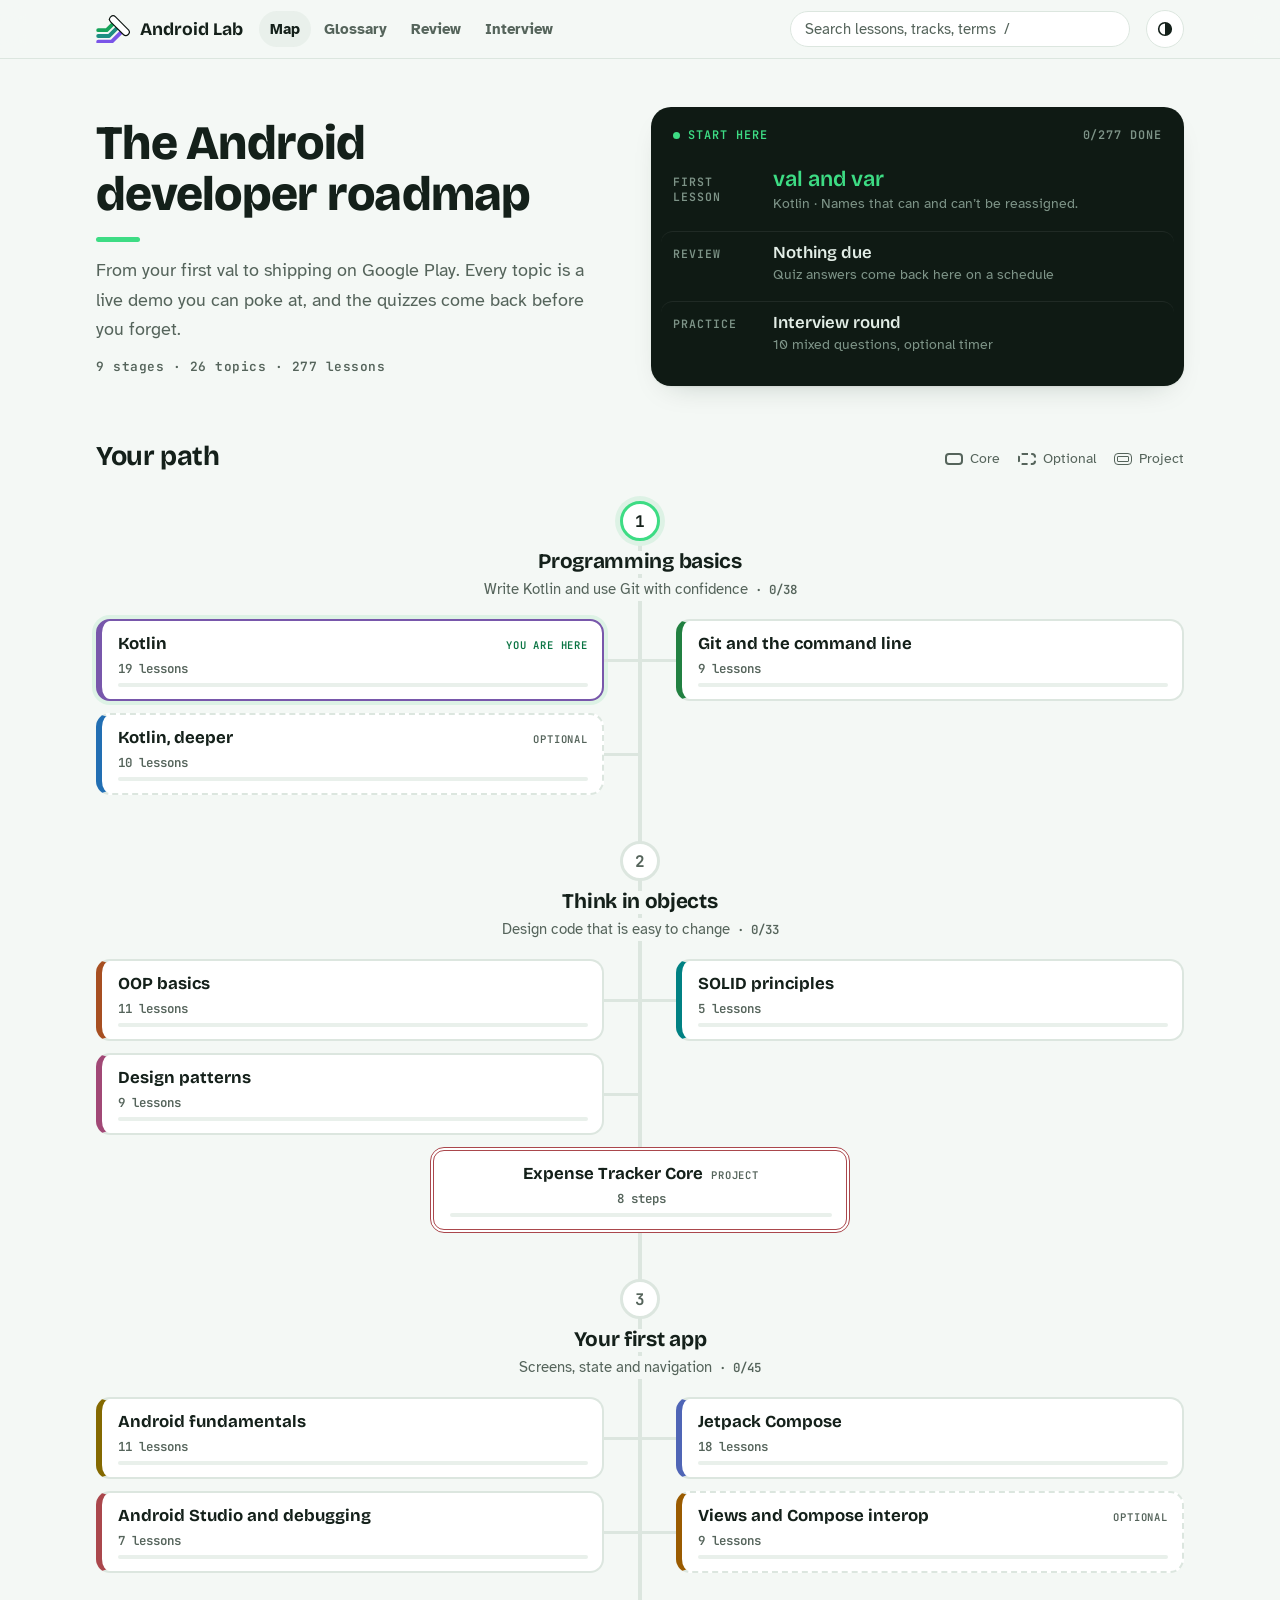
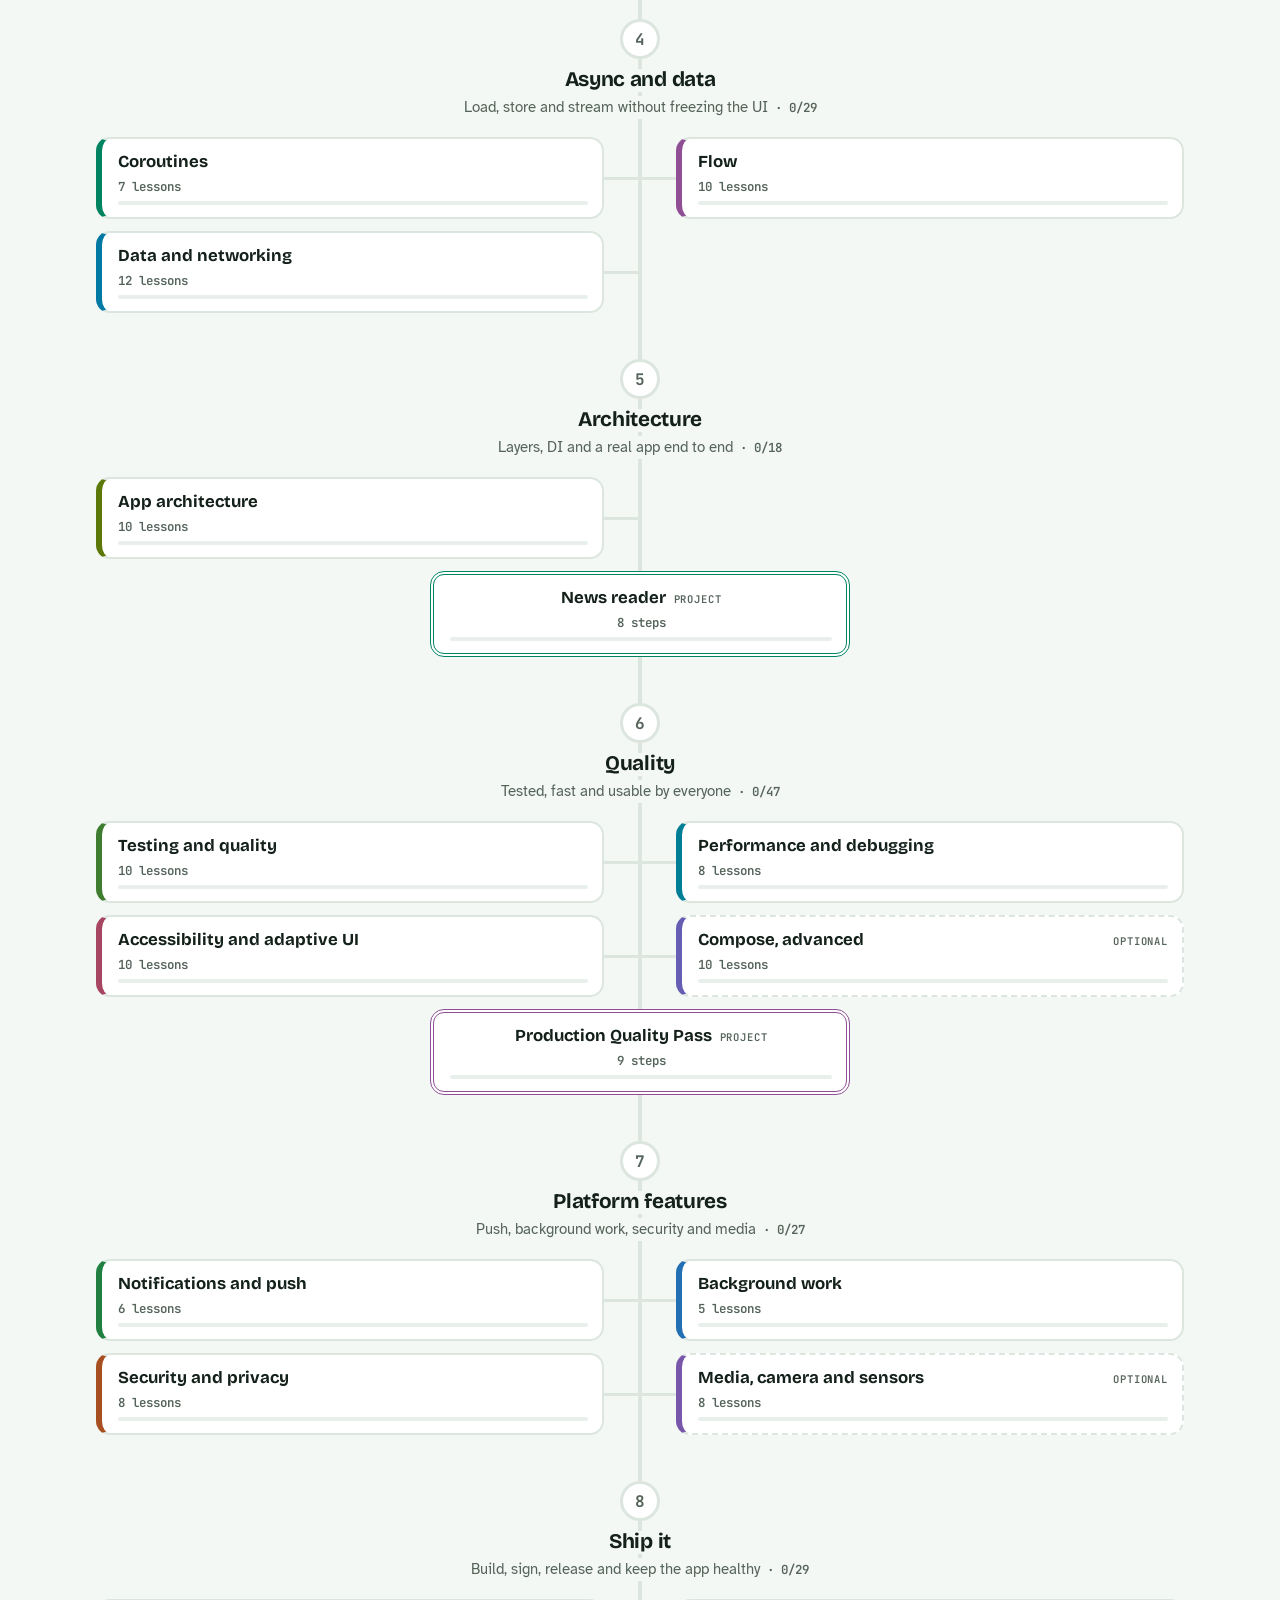
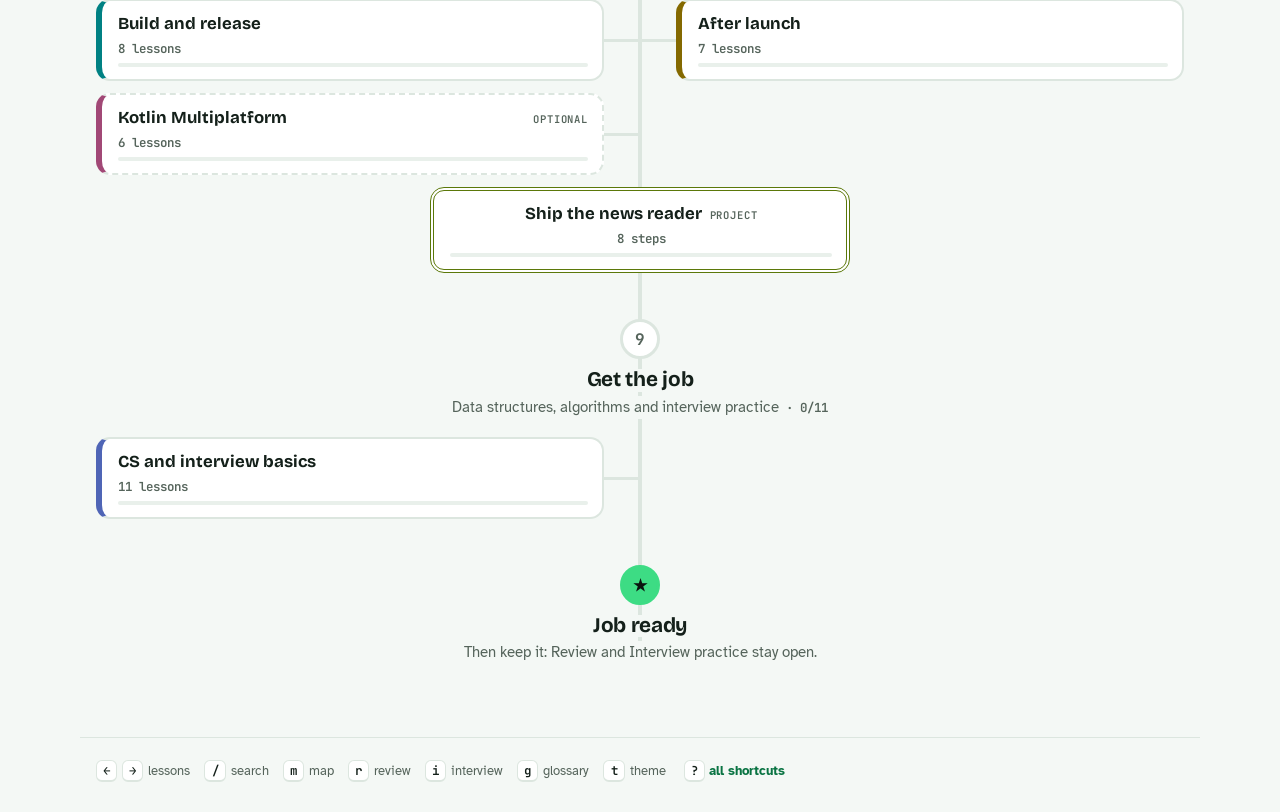
==== index.html @ ee2798b9 "Roadmap content: new tracks, promoted lessons, official docs" ====
<!doctype html>
<html lang="en">
<head>
<meta charset="utf-8">
<meta name="viewport" content="width=device-width, initial-scale=1, viewport-fit=cover">
<title>Android Lab</title>
<meta name="description" content="Learn Kotlin and Android one live demo at a time: interactive tracks, capstone projects, timed interview practice and spaced review. Free, no sign-up.">
<meta name="claude:viewport-fit-sides" content="cover">
<meta name="theme-color" content="#F4F8F5" media="(prefers-color-scheme: light)">
<meta name="theme-color" content="#0B130F" media="(prefers-color-scheme: dark)">
<link rel="icon" href="favicon.svg" type="image/svg+xml">
<link rel="apple-touch-icon" href="icon-192.png">
<link rel="manifest" href="manifest.webmanifest">
<meta property="og:type" content="website">
<meta property="og:site_name" content="Android Lab">
<meta property="og:title" content="Android Lab: learn Kotlin and Android by playing with it">
<meta property="og:description" content="Interactive lessons with live demos, capstone projects, timed interview practice and spaced review.">
<meta property="og:url" content="https://android-lab.abedalrahmanalbakkar.workers.dev/">
<meta property="og:image" content="https://android-lab.abedalrahmanalbakkar.workers.dev/og.png">
<meta property="og:image:width" content="1200">
<meta property="og:image:height" content="630">
<meta property="og:image:alt" content="Android Lab: a subway map of Kotlin and Android tracks">
<meta name="twitter:card" content="summary_large_image">
<meta name="twitter:title" content="Android Lab: learn Kotlin and Android by playing with it">
<meta name="twitter:description" content="Interactive lessons with live demos, capstone projects, timed interview practice and spaced review.">
<meta name="twitter:image" content="https://android-lab.abedalrahmanalbakkar.workers.dev/og.png">
<script>try { var m = localStorage.getItem('android-lab:theme'); if (m === 'light' || m === 'dark') document.documentElement.dataset.theme = m; } catch (e) {}</script>
<link rel="preconnect" href="https://fonts.googleapis.com">
<link rel="preconnect" href="https://fonts.gstatic.com" crossorigin>
<link rel="stylesheet" href="https://fonts.googleapis.com/css2?family=Atkinson+Hyperlegible:ital,wght@0,400;0,700;1,400&family=Bricolage+Grotesque:opsz,wght@12..96,500;12..96,700;12..96,800&family=JetBrains+Mono:wght@400;500;600&display=swap">
<link rel="stylesheet" href="style.css">
</head>
<body>
<header class="top">
  <div class="top-in">
    <a class="brand" href="#home" aria-label="Android Lab, the map"><svg class="brand-mark" viewBox="70 98 372 304" aria-hidden="true"><g transform="translate(256 256) scale(0.88) translate(-280 -280)" fill="none" stroke-linecap="round" stroke-linejoin="round" stroke-width="48"><path class="l1" d="M96 288H202L309 181"/><path class="l2" d="M96 360H232L360 232"/><path class="l3" d="M96 432H262L411 283"/><path class="lc" d="M281 153L439 311" stroke-width="100"/><path class="ls" d="M281 153L439 311" stroke-width="72"/></g></svg> <span class="brand-text">Android Lab</span></a>
    <nav aria-label="Main">
      <a href="#home">Map</a>
      <a href="#glossary">Glossary</a>
      <a href="#review">Review <span id="due-badge" class="badge" hidden></span></a>
      <a href="#interview">Interview</a>
    </nav>
    <div class="search">
      <input id="search" type="search" placeholder="Search lessons, tracks, terms  /" aria-label="Search lessons, tracks and terms" role="combobox" aria-controls="search-results" aria-expanded="false" autocomplete="off" spellcheck="false">
      <div id="search-results" class="search-results" role="listbox" hidden></div>
    </div>
    <button id="theme-btn" class="theme-btn" type="button" aria-label="Theme: System. Switch to Light"></button>
  </div>
  <div id="readbar" class="readbar" hidden><span></span></div>
</header>
<main id="app"></main>
<footer class="foot">
  <p><span><kbd>←</kbd><kbd>→</kbd> lessons</span><span><kbd>/</kbd> search</span><span><kbd>m</kbd> map</span><span><kbd>r</kbd> review</span><span><kbd>i</kbd> interview</span><span><kbd>g</kbd> glossary</span><span><kbd>t</kbd> theme</span><button id="keys-btn" type="button"><kbd>?</kbd> all shortcuts</button></p>
</footer>
<script src="js/app.js"></script>
<!-- One script per track. To add a topic, copy tracks/kotlin.js's shape into a new file and list it here. A missing file just doesn't load. -->
<script src="tracks/kotlin.js"></script>
<script src="tracks/git.js"></script>
<script src="tracks/kotlin-deep.js"></script>
<script src="tracks/oop.js"></script>
<script src="tracks/solid.js"></script>
<script src="tracks/patterns.js"></script>
<script src="tracks/android.js"></script>
<script src="tracks/compose.js"></script>
<script src="tracks/tools.js"></script>
<script src="tracks/coroutines.js"></script>
<script src="tracks/flow.js"></script>
<script src="tracks/architecture.js"></script>
<script src="tracks/data.js"></script>
<script src="tracks/views.js"></script>
<script src="tracks/compose-advanced.js"></script>
<script src="tracks/a11y.js"></script>
<script src="tracks/testing.js"></script>
<script src="tracks/perf.js"></script>
<script src="tracks/media.js"></script>
<script src="tracks/push.js"></script>
<script src="tracks/background.js"></script>
<script src="tracks/security.js"></script>
<script src="tracks/build.js"></script>
<script src="tracks/kmp.js"></script>
<script src="tracks/launch.js"></script>
<script src="tracks/cs.js"></script>
<!-- Capstone projects (kind: 'project'). Listed after the tracks; the map puts each at the end of its group anyway. -->
<script src="tracks/cap-kotlin.js"></script>
<script src="tracks/cap-app.js"></script>
<script src="tracks/cap-quality.js"></script>
<script src="tracks/cap-ship.js"></script>
<!-- Official documentation links per lesson. -->
<script src="js/docs.js"></script>
</body>
</html>
---- style.css ----
/* Layout: sticky top bar · home = small hero + "Pin this" card + subway map of every track ·
   track page = one vertical metro line · lesson = side index + reading column with a live "Try it" bench.
   Convention: anything dark is code (snippets, commands, console output); light surfaces are the stage where values move.
   Line colors: an element sets --hue (OKLCH degrees); --lc turns it into a color whose lightness follows the theme. */
:root {
  --bg: #F4F8F5; --surface: #FFFFFF; --sunk: #E9F0EB; --ink: #14201A; --muted: #55645B; --line: #DCE6DF;
  --accent: #0A7443; --accent-ink: #FFFFFF; --accent-soft: #DDF2E5;
  --warm: #9E4A0C; --warm-soft: #FCEEDD;
  --ok: #0B6A74; --ok-soft: #DCEFF1; --err: #AF2A40; --err-soft: #FBE4E7;
  --code-bg: #0F1A14; --code-ink: #E3EEE7;
  --t-k: #7EE2A8; --t-s: #F2C46D; --t-n: #FF9C85; --t-c: #7E9488; --t-t: #7CC8F5; --t-f: #C6A8FF; --t-e: #FF8A9B;
  --hi: #3DDC84;
  --line-l: 0.53; --line-c: 0.13; --line-ink: #FFFFFF;
  --shadow: 0 1px 2px rgba(10, 40, 25, 0.06), 0 12px 32px -18px rgba(10, 40, 25, 0.28);
  --header-bg: rgba(244, 248, 245, 0.86);
  --display: "Bricolage Grotesque", "Avenir Next", system-ui, sans-serif;
  --body: "Atkinson Hyperlegible", system-ui, -apple-system, "Segoe UI", sans-serif;
  --mono: "JetBrains Mono", ui-monospace, SFMono-Regular, Menlo, Consolas, monospace;
}
@media (prefers-color-scheme: dark) {
  :root:not([data-theme="light"]) {
    --bg: #0B130F; --surface: #111C16; --sunk: #19271F; --ink: #E3EEE7; --muted: #9AAEA2; --line: #223329;
    --accent: #3DDC84; --accent-ink: #052012; --accent-soft: #163626;
    --warm: #F5A65B; --warm-soft: #33261A;
    --ok: #4FD1C5; --ok-soft: #11302D; --err: #FF7A8A; --err-soft: #3A1A21;
    --code-bg: #060C09; --code-ink: #E3EEE7;
    --line-l: 0.78; --line-c: 0.12; --line-ink: #08120D;
    --shadow: 0 1px 2px rgba(0, 0, 0, 0.3), 0 16px 36px -20px rgba(0, 0, 0, 0.7);
    --header-bg: rgba(11, 19, 15, 0.84);
    color-scheme: dark;
  }
}
:root[data-theme="dark"] {
  --bg: #0B130F; --surface: #111C16; --sunk: #19271F; --ink: #E3EEE7; --muted: #9AAEA2; --line: #223329;
  --accent: #3DDC84; --accent-ink: #052012; --accent-soft: #163626;
  --warm: #F5A65B; --warm-soft: #33261A;
  --ok: #4FD1C5; --ok-soft: #11302D; --err: #FF7A8A; --err-soft: #3A1A21;
  --code-bg: #060C09; --code-ink: #E3EEE7;
  --line-l: 0.78; --line-c: 0.12; --line-ink: #08120D;
  --shadow: 0 1px 2px rgba(0, 0, 0, 0.3), 0 16px 36px -20px rgba(0, 0, 0, 0.7);
  --header-bg: rgba(11, 19, 15, 0.84);
  color-scheme: dark;
}
:root[data-theme="light"] { color-scheme: light; }

*, *::before, *::after { box-sizing: border-box; }
html { scroll-padding-top: 88px; }
body { margin: 0; background: var(--bg); color: var(--ink); font: 17px/1.6 var(--body); -webkit-font-smoothing: antialiased; overflow-wrap: break-word; }
body::before { content: ""; position: fixed; inset: 0 0 auto; height: env(safe-area-inset-top, 0px); z-index: 10; background: var(--bg); }
a { color: var(--accent); text-underline-offset: 0.18em; }
:focus-visible { outline: 2px solid var(--accent); outline-offset: 2px; border-radius: 6px; }
h1, h2, h3 { font-family: var(--display); line-height: 1.08; text-wrap: balance; margin: 0; letter-spacing: -0.015em; }
p { margin: 0; }
code { font-family: var(--mono); font-size: 0.86em; background: var(--sunk); padding: 0.1em 0.35em; border-radius: 5px; }
button { font: inherit; }
kbd { font: 600 0.78rem var(--mono); min-width: 1.7em; display: inline-block; text-align: center; padding: 1px 6px; border-radius: 6px; background: var(--surface); border: 1px solid var(--line); border-bottom-width: 2px; color: var(--ink); }
.vh { position: absolute; width: 1px; height: 1px; overflow: hidden; clip: rect(0 0 0 0); white-space: nowrap; }
[hidden] { display: none !important; }
/* Grid and flex children default to min-width: auto and grow to their widest code line. Zero specificity, so any class rule still wins. */
:where(.wrap, .lesson, .lesson-head, .prose, .quiz, .q, .bench, .viz, .pin, .terms, .deeper, .mistakes, .steps, .step, .mistake, .ba, .ba > div, .hood, .track-lessons, .builds, .iv-card) > * { min-width: 0; }

/* Top bar */
.top { position: sticky; top: env(safe-area-inset-top, 0px); z-index: 5; background: var(--header-bg); -webkit-backdrop-filter: saturate(1.4) blur(12px); backdrop-filter: saturate(1.4) blur(12px); border-bottom: 1px solid var(--line); }
.top-in { max-width: 1120px; margin: 0 auto; padding-left: max(16px, env(safe-area-inset-left, 0px)); padding-right: max(16px, env(safe-area-inset-right, 0px)); padding-block: 10px; display: flex; align-items: center; gap: 12px 16px; }
.brand { display: flex; align-items: center; gap: 10px; text-decoration: none; color: var(--ink); font: 700 1.1rem var(--display); white-space: nowrap; }
.brand-mark { width: 34px; height: 28px; flex: none; --l1: #16A35A; --l2: #1E8F82; --l3: #7A55E8; --ls: #FFFFFF; }
.brand-mark .l1 { stroke: var(--l1); } .brand-mark .l2 { stroke: var(--l2); } .brand-mark .l3 { stroke: var(--l3); }
.brand-mark .lc { stroke: #0B130F; } .brand-mark .ls { stroke: var(--ls); }
@media (prefers-color-scheme: dark) { :root:not([data-theme="light"]) .brand-mark { --l1: #3DDC84; --l2: #2BB3A3; --l3: #8E6CF0; --ls: #F4FBF6; } }
:root[data-theme="dark"] .brand-mark { --l1: #3DDC84; --l2: #2BB3A3; --l3: #8E6CF0; --ls: #F4FBF6; }
.top nav { display: flex; gap: 2px; }
.top nav a { text-decoration: none; color: var(--muted); padding: 6px 11px; border-radius: 999px; font-weight: 700; font-size: 0.94rem; display: flex; align-items: center; gap: 6px; white-space: nowrap; }
.top nav a:hover { color: var(--ink); }
.top nav a.on { color: var(--ink); background: var(--sunk); }
.badge { font-size: 0.72rem; min-width: 1.5em; padding: 0 0.45em; border-radius: 999px; background: var(--warm); color: var(--surface); text-align: center; line-height: 1.5em; }
.theme-btn { flex: none; width: 38px; height: 38px; display: grid; place-items: center; border-radius: 999px; border: 1px solid var(--line); background: var(--surface); color: var(--ink); cursor: pointer; padding: 0; }
.theme-btn:hover { border-color: var(--accent); }
.theme-btn svg { width: 18px; height: 18px; }
.readbar { position: absolute; left: 0; right: 0; bottom: -1px; height: 3px; pointer-events: none; }
.readbar span { display: block; height: 100%; background: var(--lc); transform: scaleX(0); transform-origin: left; }

.wrap { max-width: 1120px; margin: 0 auto; padding-left: max(16px, env(safe-area-inset-left, 0px)); padding-right: max(16px, env(safe-area-inset-right, 0px)); padding-block: 40px 72px; display: grid; gap: 32px; }
.eyebrow { font: 600 0.76rem var(--mono); text-transform: uppercase; letter-spacing: 0.09em; color: var(--muted); display: flex; flex-wrap: wrap; align-items: center; gap: 8px; }
.lede { font-size: 1.15rem; color: var(--muted); max-width: 58ch; }
.xlink, .track-page, .lesson-page, .readbar, .iv [style*="--hue"] { --lc: oklch(var(--line-l) var(--line-c) var(--hue, 150)); }
.muted-text { color: var(--muted); }

.btn { display: inline-flex; align-items: center; gap: 8px; font: 700 1rem var(--body); padding: 10px 18px; border-radius: 999px; border: 1px solid var(--line); background: var(--surface); color: var(--ink); cursor: pointer; text-decoration: none; transition: transform 0.15s, border-color 0.15s, background 0.15s; }
.btn:hover { transform: translateY(-1px); border-color: var(--accent); }
.btn.primary { background: var(--accent); color: var(--accent-ink); border-color: transparent; }
.btn.small { padding: 6px 13px; font-size: 0.88rem; }
.btn.ghost { background: transparent; }
.actions { display: flex; flex-wrap: wrap; gap: 10px; }

/* Breadcrumbs */
.crumbs ol { list-style: none; margin: 0; padding: 0; display: flex; flex-wrap: wrap; gap: 4px 0; font-size: 0.9rem; color: var(--muted); }
.crumbs { min-width: 0; max-width: 100%; }
.crumbs li { display: flex; align-items: center; min-width: 0; overflow-wrap: anywhere; }
.crumbs li + li::before { content: "›"; padding-inline: 8px; color: var(--muted); opacity: 0.7; }
.crumbs a { color: var(--muted); text-decoration: none; }
.crumbs a:hover { color: var(--ink); text-decoration: underline; }
.crumbs [aria-current] { color: var(--ink); overflow-wrap: anywhere; }

/* Home */
.home { gap: 56px; }
.hero { display: grid; grid-template-columns: minmax(0, 1fr) minmax(0, 1.05fr); gap: 48px; align-items: center; padding-top: 8px; }
.hero-copy { display: grid; gap: 14px; min-width: 0; align-content: center; }
.hero h1 { font-size: clamp(2rem, 4.2vw, 3rem); font-weight: 800; text-wrap: balance; }
.hero h1::after { content: ""; display: block; width: 44px; height: 5px; margin-top: 16px; border-radius: 99px; background: var(--hi); }
.hero-meta { font: 600 0.8rem var(--mono); color: var(--muted); letter-spacing: 0.04em; }
.flash-label { color: var(--hi); display: flex; align-items: center; gap: 8px; }
.flash-label::before { content: ""; width: 7px; height: 7px; border-radius: 50%; background: var(--hi); }

.xring { flex: none; width: 11px; height: 11px; border-radius: 50%; border: 3px solid var(--lc); background: var(--bg); box-shadow: 0 0 0 1.5px var(--ink); }

.mdot { display: block; flex: none; width: 15px; height: 15px; border-radius: 50%; border: 3px solid var(--lc); background: var(--bg); transition: transform 0.15s; }
.mdot.done { background: var(--lc); }
.mdot.here { box-shadow: 0 0 0 3px var(--bg), 0 0 0 5px var(--ink); }

/* Track page */
.track-page { max-width: 820px; gap: 28px; }
.line-swatch { display: inline-block; width: 22px; height: 6px; border-radius: 99px; background: var(--lc); }
.track-head { gap: 14px; }
.track-head h1 { font-size: clamp(2.2rem, 5vw, 3.2rem); font-weight: 800; }
.track-head .actions { margin-top: 6px; }
.track-page .meter span { background: var(--lc); }
.track-lessons { display: grid; gap: 18px; }
.tline { list-style: none; margin: 0; padding: 0; display: grid; }
.tline li { position: relative; }
.tline li::before { content: ""; position: absolute; left: 13px; top: 0; bottom: 0; width: 4px; margin-left: -2px; background: var(--lc); }
.tline li:first-child::before { top: 28px; }
.tline li:last-child::before { bottom: calc(100% - 28px); }
.tline a { position: relative; display: grid; grid-template-columns: 26px minmax(0, 1fr) auto; gap: 16px; align-items: start; padding: 14px 12px 14px 0; border-radius: 12px; text-decoration: none; color: var(--ink); }
.tline .mdot { width: 20px; height: 20px; border-width: 4px; margin: 6px 0 0 3px; position: relative; z-index: 1; }
.tline a:hover .mdot { transform: scale(1.15); }
.tline a:hover b { color: var(--accent); }
.tbody { display: grid; gap: 2px; min-width: 0; }
.tnum { font: 600 0.72rem var(--mono); color: var(--muted); letter-spacing: 0.06em; text-transform: uppercase; }
.tline b { font: 700 1.12rem/1.3 var(--display); }
.tline small { color: var(--muted); font-size: 0.94rem; line-height: 1.45; }
.tline .lvl { margin-top: 4px; }
.track-page.project .tline li::before { width: 10px; margin-left: -5px; background: linear-gradient(90deg, var(--lc) 0 3px, transparent 3px 7px, var(--lc) 7px); }
.track-page.project .tline .mdot { border-radius: 6px; }
.steps-h { font-size: 1.3rem; }
.builds { display: grid; gap: 10px; padding: 20px 22px; border-radius: 16px; background: var(--surface); box-shadow: var(--shadow), inset 4px 0 0 var(--lc); }
.builds h2 { font-size: 1.25rem; }
.builds > p:not(.builds-uses) { max-width: 62ch; font-size: 1.05rem; }
.builds-uses { display: flex; flex-wrap: wrap; align-items: center; gap: 6px 14px; font-size: 0.92rem; padding-top: 4px; }
.builds-k, .refs-label { font: 600 0.72rem var(--mono); text-transform: uppercase; letter-spacing: 0.09em; color: var(--muted); }
.refs { display: flex; flex-wrap: wrap; align-items: center; gap: 6px 14px; padding: 10px 14px; border-radius: 12px; border: 1px dashed var(--line); font-size: 0.92rem; }
.refs ul { list-style: none; margin: 0; padding: 0; display: flex; flex-wrap: wrap; gap: 4px 16px; min-width: 0; }
.refs li { min-width: 0; }
.refs .xlink { overflow-wrap: anywhere; }

.progress { display: grid; gap: 6px; width: min(320px, 100%); }
.progress-num { font: 600 0.8rem var(--mono); color: var(--muted); font-variant-numeric: tabular-nums; }
.meter { height: 6px; background: var(--sunk); border-radius: 99px; overflow: hidden; }
.meter span { display: block; height: 100%; background: var(--ok); border-radius: 99px; transition: width 0.6s; }

.soft-note { display: flex; flex-wrap: wrap; gap: 10px 16px; align-items: center; justify-content: space-between; padding: 12px 16px; border-radius: 12px; background: var(--sunk); font-size: 0.95rem; }
.soft-note p { min-width: 0; flex: 1 1 260px; }
.xlink { display: inline-flex; align-items: center; gap: 6px; font-weight: 700; color: var(--ink); }
.xlink .xring { width: 10px; height: 10px; }

/* Lesson */
.lesson-page { grid-template-columns: 210px minmax(0, 1fr); gap: 56px; align-items: start; }
.side { position: sticky; top: calc(env(safe-area-inset-top, 0px) + 84px); display: grid; gap: 10px; min-width: 0; max-height: calc(100vh - 110px); overflow-y: auto; padding: 2px; }
.side-track { font: 700 1.02rem var(--display); color: var(--ink); text-decoration: none; display: flex; align-items: center; gap: 10px; }
.side-track .line-swatch { width: 14px; height: 14px; border-radius: 50%; }
.side ol { list-style: none; margin: 0; padding: 0; display: grid; gap: 1px; counter-reset: n; }
.side ol a { display: flex; gap: 8px; padding: 6px 10px; border-radius: 8px; color: var(--muted); text-decoration: none; font-size: 0.92rem; line-height: 1.3; }
.side ol a:hover { color: var(--ink); }
.side ol a::before { counter-increment: n; content: counter(n); font: 600 0.72rem var(--mono); width: 1.6em; flex: none; padding-top: 0.2em; }
.side li.done a::before { content: "✓"; color: var(--ok); }
.side li.cur a { background: var(--surface); color: var(--ink); font-weight: 700; box-shadow: inset 3px 0 0 var(--lc); }

.lesson { display: grid; gap: 28px; max-width: 760px; min-width: 0; }
.lesson > * { scroll-margin-top: 92px; }
.lesson > :focus { outline: none; }
.lesson-head { display: grid; gap: 10px; }
.lesson h1 { font-size: clamp(2.1rem, 4.6vw, 3rem); font-weight: 800; }
.lesson h2 { font-size: 1.4rem; }
.prose { display: grid; gap: 14px; }
.prose p { max-width: 65ch; }
.toc { display: flex; flex-wrap: wrap; align-items: center; gap: 4px 2px; padding-bottom: 4px; }
.toc-label { font: 600 0.72rem var(--mono); text-transform: uppercase; letter-spacing: 0.09em; color: var(--muted); margin-right: 8px; }
.toc button { border: 0; background: none; color: var(--muted); font-size: 0.9rem; font-weight: 700; padding: 4px 10px; border-radius: 999px; cursor: pointer; }
.toc button:hover { color: var(--ink); background: var(--sunk); }

.bench { background: var(--surface); border-radius: 20px; padding: 20px; display: grid; gap: 16px; min-width: 0; box-shadow: var(--shadow); }
.bench-head { display: flex; justify-content: space-between; align-items: center; gap: 12px; }
.bench-label { font: 600 0.76rem var(--mono); text-transform: uppercase; letter-spacing: 0.09em; color: var(--accent); display: flex; align-items: center; gap: 8px; }
.bench-label::before { content: ""; width: 8px; height: 8px; border-radius: 50%; background: var(--hi); animation: pulse 2s infinite; }
.viz { display: grid; gap: 14px; min-width: 0; }

pre.code { margin: 0; background: var(--code-bg); color: var(--code-ink); border-radius: 16px; padding: 18px 20px; overflow-x: auto; font: 400 0.9rem/1.7 var(--mono); }
pre.code code { background: none; padding: 0; font-size: inherit; }
pre.code.mini { font-size: 0.82rem; padding: 12px 16px; }
.t-k { color: var(--t-k); } .t-s { color: var(--t-s); } .t-n { color: var(--t-n); } .t-c { color: var(--t-c); font-style: italic; } .t-t { color: var(--t-t); } .t-f { color: var(--t-f); }

.pin { background: var(--warm-soft); border-radius: 16px; padding: 18px 22px; display: grid; gap: 6px; }
.pin-label { font: 600 0.74rem var(--mono); text-transform: uppercase; letter-spacing: 0.09em; color: var(--warm); }
.pin p { font: 500 1.28rem/1.38 var(--display); text-wrap: pretty; }

.quiz { display: grid; gap: 14px; }
.q { display: grid; gap: 12px; padding: 18px; border-radius: 16px; background: var(--surface); box-shadow: var(--shadow); }
.q-text { font-weight: 700; }
.opts { display: grid; gap: 8px; }
.opt { text-align: left; font-size: 0.98rem; padding: 10px 14px; border-radius: 10px; border: 1px solid var(--line); background: var(--bg); color: var(--ink); cursor: pointer; transition: border-color 0.15s, background 0.15s; }
.opt:hover { border-color: var(--accent); }
.q[data-answered] .opt { cursor: default; }
.q[data-answered] .opt:not(.right):not(.wrong) { opacity: 0.6; }
.opt.right { background: var(--ok-soft); border-color: var(--ok); }
.opt.wrong { background: var(--err-soft); border-color: var(--err); animation: shake 0.35s; }
.why { color: var(--muted); font-size: 0.95rem; }
.why b { color: var(--ink); }
.done-note { display: flex; flex-wrap: wrap; gap: 12px; align-items: center; justify-content: space-between; padding: 14px 18px; border-radius: 12px; background: var(--ok-soft); font-weight: 700; }

.pager { display: flex; justify-content: space-between; gap: 12px; flex-wrap: wrap; padding-top: 12px; border-top: 1px solid var(--line); }
.pager a { text-decoration: none; display: grid; gap: 2px; padding: 10px 0; color: var(--ink); font-weight: 700; max-width: 100%; }
.pager a:hover { color: var(--accent); }
.pager small { color: var(--muted); font: 600 0.72rem var(--mono); text-transform: uppercase; letter-spacing: 0.09em; }
.pager .next { text-align: right; margin-left: auto; }

.review { max-width: 720px; }
.empty { display: grid; gap: 16px; justify-items: start; padding: 24px; border-radius: 16px; background: var(--surface); }

/* Footer + shortcuts dialog */
.foot { max-width: 1120px; margin: 0 auto; padding-left: max(16px, env(safe-area-inset-left, 0px)); padding-right: max(16px, env(safe-area-inset-right, 0px)); padding-block: 20px max(28px, env(safe-area-inset-bottom, 0px)); border-top: 1px solid var(--line); }
.foot p { display: flex; flex-wrap: wrap; align-items: center; gap: 6px 14px; font-size: 0.84rem; color: var(--muted); }
.foot span { display: inline-flex; align-items: center; gap: 5px; }
.foot button { border: 0; background: none; color: var(--accent); font-weight: 700; cursor: pointer; padding: 2px 4px; }
@media (hover: none) { .foot { display: none; } }
dialog.keys { border: 0; padding: 0; border-radius: 18px; background: var(--surface); color: var(--ink); box-shadow: var(--shadow); width: min(420px, calc(100vw - 32px)); }
dialog.keys::backdrop { background: rgba(5, 15, 10, 0.45); }
.keys-in { display: grid; gap: 16px; padding: 22px; }
.keys-head { display: flex; justify-content: space-between; align-items: center; gap: 12px; }
.keys-head h2 { font-size: 1.3rem; }
.keys dl { margin: 0; display: grid; grid-template-columns: auto minmax(0, 1fr); gap: 10px 18px; align-items: center; }
.keys dt { display: flex; gap: 4px; }
.keys dd { margin: 0; color: var(--muted); }

/* Shared demo parts */
.stage { display: flex; flex-wrap: wrap; gap: 16px; align-items: center; justify-content: center; min-height: 150px; padding: 20px; background: var(--bg); border-radius: 14px; min-width: 0; }
.controls { min-width: 0; display: flex; flex-wrap: wrap; gap: 8px; align-items: center; }
.cmd { font: 500 0.86rem var(--mono); background: var(--code-bg); color: var(--code-ink); border: 1px solid transparent; border-radius: 9px; padding: 8px 12px; cursor: pointer; transition: transform 0.12s, border-color 0.12s; max-width: 100%; overflow-x: auto; white-space: nowrap; }
.cmd:hover { transform: translateY(-1px); border-color: var(--hi); }
.cmd:active { transform: translateY(1px); }
.cmd[aria-pressed="true"] { border-color: var(--hi); box-shadow: 0 0 0 3px var(--accent-soft); }
.kt { max-width: 100%; min-width: 0; font: 500 0.86rem/1.6 var(--mono); background: var(--code-bg); color: var(--code-ink); border-radius: 9px; padding: 8px 12px; overflow-x: auto; white-space: pre; }
.out { font: 500 0.88rem/1.6 var(--mono); background: var(--code-bg); color: var(--code-ink); border-radius: 10px; padding: 10px 14px; min-height: 2.7em; overflow-x: auto; }
.out::before { content: "> "; color: var(--t-c); }
.out .line::before { content: "  "; }
.good { color: var(--t-k); } .bad { color: var(--t-e); } .muted { color: var(--t-c); }
.tip { color: var(--muted); font-size: 0.95rem; }
.switch { display: inline-flex; align-items: center; gap: 8px; font: 600 0.88rem var(--mono); cursor: pointer; padding: 6px 4px; }
.switch input { width: 18px; height: 18px; accent-color: var(--accent); margin: 0; }
.chip { display: inline-grid; place-items: center; min-width: 46px; height: 46px; padding: 0 12px; border-radius: 10px; background: var(--surface); border: 2px solid var(--ink); font: 600 1rem var(--mono); color: var(--ink); }
.chip.bool { border-color: var(--accent); color: var(--accent); }
.chip.total { background: var(--accent); color: var(--accent-ink); border-color: var(--accent); height: 58px; min-width: 80px; font-size: 1.4rem; }

/* val / var */
.box { background: var(--surface); border: 2px solid var(--line); border-radius: 14px; padding: 14px; display: grid; gap: 10px; justify-items: center; min-width: 160px; }
.box.val { border-color: var(--accent); } .box.var { border-color: var(--warm); }
.box small { font: 600 0.72rem var(--mono); text-transform: uppercase; letter-spacing: 0.08em; color: var(--muted); }
.box-tag { font: 600 0.85rem var(--mono); background: var(--code-bg); color: var(--code-ink); padding: 4px 10px; border-radius: 7px; }
.slot { display: grid; place-items: center; height: 64px; width: 128px; background: var(--sunk); border-radius: 10px; overflow: hidden; }
.slot > * { grid-area: 1 / 1; }

/* null safety */
.track { display: flex; flex-wrap: wrap; gap: 30px; align-items: stretch; justify-content: center; min-height: 140px; padding: 20px; background: var(--bg); border-radius: 14px; }
.station { position: relative; display: grid; gap: 10px; justify-items: center; align-content: start; min-width: 100px; padding: 10px 12px; border-radius: 12px; border: 2px solid var(--line); background: var(--surface); min-height: 96px; transition: border-color 0.2s; }
.station:not(:last-child)::after { content: "→"; position: absolute; right: -24px; top: 38px; color: var(--muted); font-weight: 700; }
.station.on { border-color: var(--accent); }
.st-label { font: 600 0.85rem var(--mono); color: var(--muted); }
.token { font: 600 0.95rem var(--mono); padding: 6px 12px; border-radius: 999px; background: var(--accent); color: var(--accent-ink); }
.token.is-null { background: var(--sunk); color: var(--muted); outline: 2px dashed var(--muted); outline-offset: -2px; }
.token.boom { background: var(--err); color: var(--surface); }

/* lambdas */
.conveyor .slot { width: 84px; }
.machine { display: grid; justify-items: center; gap: 8px; padding: 16px 18px; border-radius: 16px; background: var(--code-bg); min-width: 170px; transition: transform 0.2s; }
.machine.busy { transform: scale(1.06); }
.machine.busy .gear { animation: spin 0.6s linear infinite; }
.gear { width: 34px; height: 34px; border-radius: 50%; border: 5px dotted var(--t-k); }
.machine .kt { padding: 0; background: none; }
.arrow { font-size: 1.4rem; color: var(--muted); }
.feed { animation: feed 0.5s ease-in forwards; }

/* when + sealed */
.when { display: grid; gap: 4px; background: var(--code-bg); border-radius: 14px; padding: 14px; overflow-x: auto; min-width: 0; }
.branch { font: 500 0.85rem/1.5 var(--mono); color: var(--code-ink); white-space: pre; padding: 5px 10px; border-radius: 8px; border: 1px solid transparent; transition: background 0.2s, opacity 0.2s, border-color 0.2s; }
.branch.head { padding-block: 2px; }
.branch.scan { background: rgba(242, 196, 109, 0.14); border-color: var(--t-s); }
.branch.miss { opacity: 0.45; }
.branch.miss::after { content: "   ✗ no match"; color: var(--t-e); }
.branch.hit { background: rgba(126, 226, 168, 0.14); border-color: var(--t-k); }
.branch.hit::after { content: "   ✓ match"; color: var(--t-k); }
.branch.skip { opacity: 0.3; }
.branch.cut { text-decoration: line-through; opacity: 0.4; }
.sealed-wrap { display: grid; grid-template-columns: minmax(0, 1fr) auto; gap: 18px; align-items: center; }
.phone { width: 190px; height: 290px; border-radius: 28px; border: 8px solid var(--code-bg); background: var(--surface); padding: 18px 14px; display: flex; flex-direction: column; justify-content: center; align-items: center; gap: 10px; overflow: hidden; justify-self: center; }
.spinner { width: 40px; height: 40px; border-radius: 50%; border: 4px solid var(--sunk); border-top-color: var(--accent); animation: spin 0.8s linear infinite; }
.phone .item { width: 100%; padding: 10px 12px; border-radius: 10px; background: var(--sunk); font-weight: 700; }
.phone-note { color: var(--muted); font-size: 0.9rem; }
.err-icon { width: 46px; height: 46px; border-radius: 50%; background: var(--err-soft); color: var(--err); display: grid; place-items: center; font: 800 1.4rem var(--display); }
.build-fail { color: var(--err); font: 600 0.9rem var(--mono); text-align: center; }

/* data class */
.obj { background: var(--surface); border: 2px solid var(--ink); border-radius: 12px; padding: 12px 14px; font: 500 0.88rem var(--mono); display: grid; gap: 4px; min-width: 170px; }
.obj-name { font-weight: 700; color: var(--accent); }
.field { padding: 0 4px; border-radius: 4px; }
.field.changed { background: var(--warm-soft); color: var(--warm); font-weight: 600; }
.obj-addr { color: var(--muted); font-size: 0.74rem; }
.obj.cmp { border-color: var(--accent); animation: pop 0.4s; }

/* scope functions */
.scope-grid { display: grid; grid-template-columns: auto minmax(0, 1fr) minmax(0, 1fr); gap: 8px; }
.colhead { font: 600 0.74rem var(--mono); color: var(--muted); text-transform: uppercase; letter-spacing: 0.06em; text-align: center; align-self: end; padding: 2px; }
.rowhead { display: grid; place-items: center; padding-inline: 4px; }
.rowhead code { background: var(--code-bg); color: var(--t-k); font-size: 0.9rem; padding: 4px 8px; }
.cell { display: flex; gap: 8px; justify-content: center; align-items: center; flex-wrap: wrap; min-height: 86px; padding: 8px; border-radius: 12px; border: 2px solid var(--line); background: var(--bg); transition: border-color 0.25s, background 0.25s; }
.cell.on { border-color: var(--accent); background: var(--accent-soft); }
.fn { font: 600 1rem var(--mono); padding: 7px 14px; border-radius: 8px; background: var(--surface); border: 1px solid var(--line); color: var(--ink); cursor: pointer; }
.fn:hover { border-color: var(--accent); }
.fn.on { background: var(--accent); color: var(--accent-ink); border-color: var(--accent); animation: pop 0.35s; }

/* extensions */
.class-panel { background: var(--surface); border: 2px solid var(--ink); border-radius: 14px; padding: 14px; display: grid; gap: 10px; width: min(420px, 100%); }
.class-title { font: 700 0.9rem var(--mono); }
.members { display: flex; flex-wrap: wrap; gap: 6px; }
.member { font: 500 0.84rem var(--mono); padding: 4px 8px; border-radius: 6px; background: var(--sunk); }
.member.ext { background: var(--accent-soft); outline: 1.5px dashed var(--accent); outline-offset: -1.5px; }
.field-input { display: flex; flex-wrap: wrap; gap: 8px; align-items: center; font-weight: 700; }
.field-input input { font: 500 1rem var(--mono); padding: 8px 12px; border-radius: 9px; border: 1px solid var(--line); background: var(--bg); color: var(--ink); width: min(260px, 100%); }

/* coroutines */
.timeline { display: grid; gap: 10px; padding: 14px; background: var(--bg); border-radius: 14px; }
.lane { display: grid; grid-template-columns: 110px minmax(0, 1fr); gap: 10px; align-items: center; }
.lane-name { font: 600 0.78rem var(--mono); color: var(--muted); }
.lane-track { position: relative; height: 30px; background: var(--sunk); border-radius: 8px; overflow: hidden; }
.bar { position: absolute; top: 4px; bottom: 4px; border-radius: 5px; }
.bar.run { background: var(--accent); min-width: 3px; }
.bar.wait { border: 2px dashed var(--accent); }
.bar.block { background: repeating-linear-gradient(45deg, var(--err) 0 5px, transparent 5px 10px); }
.bar.queued { border: 2px dotted var(--muted); }
.cursor { position: absolute; top: 0; bottom: 0; width: 2px; background: var(--warm); }
.clock { font: 600 0.85rem var(--mono); color: var(--warm); font-variant-numeric: tabular-nums; margin-left: auto; }
.legend { display: flex; flex-wrap: wrap; gap: 14px; font-size: 0.85rem; color: var(--muted); }
.legend i { display: inline-block; position: relative; width: 22px; height: 12px; margin-right: 6px; vertical-align: -1px; border-radius: 3px; }
.legend .bar { position: static; display: inline-block; }

/* Motion */
@keyframes turn { 50% { transform: rotateX(90deg); } }
@keyframes drop-in { from { transform: translateY(-22px) scale(0.85); opacity: 0; } to { transform: none; opacity: 1; } }
@keyframes fly-out { to { transform: translateY(34px) rotate(14deg); opacity: 0; } }
@keyframes shake { 0%, 100% { transform: none; } 20% { transform: translateX(-8px); } 40% { transform: translateX(8px); } 60% { transform: translateX(-5px); } 80% { transform: translateX(5px); } }
@keyframes pop { 0% { transform: scale(0.7); } 60% { transform: scale(1.12); } 100% { transform: scale(1); } }
@keyframes pop-soft { from { filter: brightness(1.6); } }
@keyframes leave { to { transform: translateY(22px) scale(0.4); opacity: 0; } }
@keyframes flip { 50% { transform: rotateY(90deg); } }
@keyframes feed { to { transform: translateX(70px) scale(0.3); opacity: 0; } }
@keyframes pulse { 50% { opacity: 0.3; } }
@keyframes spin { to { transform: rotate(360deg); } }
@keyframes draw { from { transform: scaleX(0); } }
@keyframes dot-in { from { transform: scale(0); } }
@keyframes here { 50% { box-shadow: 0 0 0 3px var(--bg), 0 0 0 7px var(--ink); } }
.drop-in { animation: drop-in 0.42s cubic-bezier(0.2, 1.4, 0.4, 1) both; }
.fly-out { animation: fly-out 0.4s ease-in forwards; }
.shake { animation: shake 0.4s; }
.pop { animation: pop 0.35s ease-out; }
.pop-soft { animation: pop-soft 0.5s ease-out; }
.leave { animation: leave 0.45s ease-in forwards; }
.flip { animation: flip 0.42s ease-in-out; }

@media (max-width: 860px) {
  .hero { grid-template-columns: minmax(0, 1fr); gap: 24px; }
  .lesson-page { grid-template-columns: minmax(0, 1fr); gap: 20px; }
  .side { position: static; max-height: none; overflow: visible; }
  .side ol { display: flex; overflow-x: auto; gap: 6px; padding-bottom: 6px; }
  .side a { white-space: nowrap; background: var(--surface); }
  .side li.cur a { box-shadow: inset 0 -3px 0 var(--lc); }
  .sealed-wrap { grid-template-columns: minmax(0, 1fr); }
}
@media (max-width: 520px) {
  .wrap { padding-block: 24px 56px; }
  .home { gap: 40px; }
  .lane { grid-template-columns: 78px minmax(0, 1fr); }
  .station { min-width: 84px; }
  .tline a { gap: 12px; grid-template-columns: 26px minmax(0, 1fr); }
  .tline .lvl { grid-column: 2; justify-self: start; margin-top: -6px; }
}
@media (prefers-reduced-motion: reduce) {
  *, *::before, *::after { animation-duration: 0.01ms !important; animation-delay: 0s !important; animation-iteration-count: 1 !important; transition-duration: 0.01ms !important; }
}

/* Search, glossary, levels, challenges */
.search { position: relative; flex: 1 1 200px; max-width: 340px; margin-left: auto; min-width: 0; }
.search input { width: 100%; font: 500 0.92rem var(--body); padding: 8px 14px; border-radius: 999px; border: 1px solid var(--line); background: var(--surface); color: var(--ink); }
.search input::placeholder { color: var(--muted); }
.search-results { position: absolute; top: calc(100% + 6px); left: 0; right: 0; min-width: min(340px, calc(100vw - 32px)); background: var(--surface); border: 1px solid var(--line); border-radius: 14px; box-shadow: var(--shadow); padding: 6px; display: grid; gap: 2px; z-index: 20; max-height: 70vh; overflow-y: auto; }
.search-results a { display: grid; gap: 1px; padding: 8px 10px; border-radius: 9px; text-decoration: none; color: var(--ink); }
.search-results a.on, .search-results a:hover { background: var(--accent-soft); }
.search-results small { color: var(--muted); font-size: 0.82rem; line-height: 1.35; display: -webkit-box; -webkit-line-clamp: 2; -webkit-box-orient: vertical; overflow: hidden; }
.search-results p { padding: 8px 10px; }
@media (max-width: 640px) {
  .top-in { flex-wrap: wrap; padding-block: 8px; column-gap: 10px; }
  .top nav { margin-left: auto; }
  .search { order: 3; flex: 1 1 calc(100% - 50px); max-width: none; margin-left: 0; }
  .theme-btn { order: 4; }
}
@media (max-width: 400px) {
  .top nav a { padding: 6px 7px; font-size: 0.9rem; }
}
@media (max-width: 350px) {
  .top nav a { padding: 6px 5px; font-size: 0.85rem; }
}
/* Four nav links and the full name don't share a phone-width row; the mark stays, the link keeps its aria-label. */
@media (max-width: 540px) {
  .brand-text { position: absolute; width: 1px; height: 1px; overflow: hidden; clip: rect(0 0 0 0); white-space: nowrap; }
}

.lvl { display: inline-block; margin-top: 6px; font: 600 0.66rem var(--mono); text-transform: uppercase; letter-spacing: 0.08em; padding: 2px 8px; border-radius: 999px; background: var(--sunk); color: var(--muted); white-space: nowrap; }
.lvl-beginner { background: var(--ok-soft); color: var(--ok); }
.lvl-intermediate { background: var(--warm-soft); color: var(--warm); }
.lvl-advanced { background: var(--err-soft); color: var(--err); }
.lesson-eyebrow .lvl { margin-top: 0; }
.lvl-filter { display: flex; flex-wrap: wrap; gap: 6px; }
.lvl-chip { font: 600 0.8rem var(--mono); text-transform: capitalize; padding: 6px 12px; border-radius: 999px; border: 1px solid var(--line); background: transparent; color: var(--muted); cursor: pointer; display: inline-flex; gap: 6px; align-items: center; }
.lvl-chip:hover { color: var(--ink); border-color: var(--muted); }
.lvl-chip[aria-pressed="true"] { background: var(--ink); color: var(--bg); border-color: var(--ink); }
.lvl-n { font-weight: 500; opacity: 0.7; }
.wrap[data-level="beginner"] :is(.path, .tline) li:not([data-level="beginner"]),
.wrap[data-level="intermediate"] :is(.path, .tline) li:not([data-level="intermediate"]),
.wrap[data-level="advanced"] :is(.path, .tline) li:not([data-level="advanced"]) { display: none; }

.chal-code { display: grid; gap: 0; background: var(--code-bg); border-radius: 12px; padding: 10px; overflow-x: auto; }
pre.chal-code { display: block; padding: 16px 18px; white-space: pre; }
.chal-line { all: unset; display: block; white-space: pre; font: 400 0.88rem/1.7 var(--mono); color: var(--code-ink); padding: 0 8px; border-radius: 6px; cursor: pointer; min-height: max(1.7em, 24px); }
.chal-line:hover { background: rgba(255, 255, 255, 0.07); }
.chal-line:focus-visible { outline: 2px solid var(--hi); }
.chal-line.wrong { background: rgba(255, 138, 155, 0.16); }
.chal-line.right { background: rgba(255, 138, 155, 0.22); text-decoration: line-through; cursor: default; }
.chal-line.fixed { background: rgba(126, 226, 168, 0.14); cursor: default; }
.chal-line.fixed::before { content: "fix  "; color: var(--t-k); }
.chal-line.hint { outline: 1px dashed var(--t-s); }
input.blank { font: 600 0.88rem var(--mono); background: rgba(255, 255, 255, 0.08); color: var(--t-s); border: 0; border-bottom: 2px solid var(--t-s); border-radius: 4px 4px 0 0; padding: 1px 4px; margin: 0 1px; }
input.blank.right { border-color: var(--t-k); color: var(--t-k); }
input.blank.wrong { border-color: var(--t-e); color: var(--t-e); }

.terms dl, .glossary dl { margin: 0; display: grid; gap: 10px; }
.terms dt, .glossary dt { overflow-wrap: anywhere; font: 600 0.92rem var(--mono); color: var(--accent); }
.terms dd, .glossary dd { margin: 0; color: var(--muted); }
.terms { display: grid; gap: 12px; }
.az { display: flex; flex-wrap: wrap; gap: 4px; position: sticky; top: calc(env(safe-area-inset-top, 0px) + 60px); background: var(--bg); padding-block: 10px; z-index: 2; }
.az a { font: 600 0.85rem var(--mono); text-decoration: none; padding: 4px 9px; border-radius: 7px; background: var(--surface); }
.az a:hover { background: var(--accent-soft); }
.g-group { display: grid; gap: 12px; scroll-margin-top: 130px; }
.g-group h2 { font-size: 1.6rem; color: var(--muted); }
.soft-note b { margin-right: 6px; }

/* Go deeper, under the hood, common mistakes */
.deeper, .mistakes { display: grid; gap: 18px; min-width: 0; }
.steps { list-style: none; margin: 0; padding: 0; display: grid; gap: 28px; }
.step { display: grid; gap: 14px; padding-left: 22px; border-left: 3px solid var(--line); min-width: 0; }
.step h3 { display: flex; align-items: center; gap: 10px; font-size: 1.2rem; }
.step-n { flex: none; display: grid; place-items: center; width: 28px; height: 28px; margin-left: -38px; border-radius: 50%; background: var(--surface); border: 3px solid var(--accent); font: 700 0.8rem var(--mono); color: var(--accent); }
.bench.mini { padding: 16px; }
.hood { border: 1px dashed var(--line); border-radius: 14px; padding: 14px 18px; background: var(--surface); min-width: 0; }
.hood summary { cursor: pointer; display: flex; flex-wrap: wrap; gap: 4px 12px; align-items: baseline; }
.hood-label { font: 700 1.1rem var(--display); }
.hood[open] { display: grid; gap: 14px; }
.mistake { display: grid; gap: 10px; min-width: 0; }
.mistake h3 { font-size: 1.05rem; }
.ba { display: grid; grid-template-columns: repeat(2, minmax(0, 1fr)); gap: 10px; }
.ba > div { display: grid; gap: 6px; min-width: 0; align-content: start; }
.ba-tag { font: 600 0.7rem var(--mono); text-transform: uppercase; letter-spacing: 0.08em; }
.ba-bad .ba-tag { color: var(--err); } .ba-good .ba-tag { color: var(--ok); }
.ba-bad pre.code { box-shadow: inset 3px 0 0 var(--err); } .ba-good pre.code { box-shadow: inset 3px 0 0 var(--ok); }
@media (max-width: 720px) { .ba { grid-template-columns: minmax(0, 1fr); } .step { padding-left: 18px; } .step-n { margin-left: -34px; } }
.step > *, .hood > *, .hood[open] > .prose, .hood[open] > pre.code { min-width: 0; }
.hood[open] { grid-template-columns: minmax(0, 1fr); }
.hood::details-content { min-width: 0; }

/* Interview mode */
.iv { max-width: 760px; gap: 24px; }
.iv-card { background: var(--surface); border-radius: 20px; padding: 20px; box-shadow: var(--shadow); display: grid; gap: 22px; }
.iv-card h2, .iv-missed h2, .iv-hist h2 { font-size: 1.3rem; }
.iv-field { border: 0; margin: 0; padding: 0; min-width: 0; display: grid; gap: 10px; }
.iv-field legend { padding: 0; margin-bottom: 10px; font: 600 0.74rem var(--mono); text-transform: uppercase; letter-spacing: 0.09em; color: var(--muted); }
.iv-chips, .iv-tracks { display: flex; flex-wrap: wrap; gap: 8px; min-width: 0; }
.iv-chip { min-height: 40px; padding: 7px 15px; border-radius: 999px; border: 1px solid var(--line); background: var(--bg); color: var(--ink); font-weight: 700; font-size: 0.92rem; cursor: pointer; }
.iv-chip:hover { border-color: var(--accent); }
.iv-chip[aria-pressed="true"] { background: var(--ink); color: var(--bg); border-color: var(--ink); }
.iv-track, .iv-seg label { position: relative; display: inline-flex; min-width: 0; max-width: 100%; cursor: pointer; }
.iv-track input, .iv-seg input { position: absolute; inset: 0; width: 100%; height: 100%; margin: 0; opacity: 0; cursor: pointer; }
.iv-track-in { display: inline-flex; align-items: center; gap: 8px; min-height: 40px; min-width: 0; padding: 6px 13px 6px 11px; border-radius: 999px; border: 1px solid var(--line); background: var(--bg); color: var(--muted); font-weight: 700; font-size: 0.9rem; line-height: 1.25; transition: border-color 0.15s, background 0.15s, color 0.15s; }
.iv-track-t { min-width: 0; overflow-wrap: anywhere; }
.iv-track:hover .iv-track-in { border-color: var(--muted); }
.iv-track input:checked + .iv-track-in { color: var(--ink); background: var(--surface); border-color: var(--lc); box-shadow: inset 0 0 0 1px var(--lc); }
.iv-track input:checked + .iv-track-in .xring { background: var(--lc); }
.iv-track.project .xring { border-radius: 3px; }
.iv-n { font: 600 0.72rem var(--mono); color: var(--muted); font-variant-numeric: tabular-nums; }
.iv-track input:focus-visible + .iv-track-in, .iv-seg input:focus-visible + span { outline: 2px solid var(--accent); outline-offset: 2px; }
.iv-mini { display: flex; flex-wrap: wrap; gap: 4px; margin-left: -6px; }
.iv-row { display: flex; flex-wrap: wrap; gap: 20px 40px; }
.iv-row .iv-field { flex: 0 1 auto; }
.iv-seg { display: inline-flex; flex-wrap: wrap; gap: 2px; padding: 3px; border-radius: 999px; background: var(--sunk); justify-self: start; }
.iv-seg span { display: block; min-width: 3.2em; padding: 8px 16px; border-radius: 999px; text-align: center; font-weight: 700; font-size: 0.92rem; line-height: 1.2; color: var(--muted); }
.iv-seg label:hover span { color: var(--ink); }
.iv-seg input:checked + span { background: var(--surface); color: var(--ink); box-shadow: 0 1px 3px rgba(10, 40, 25, 0.18); }
.iv-go { display: flex; flex-wrap: wrap; align-items: center; justify-content: space-between; gap: 12px 20px; padding-top: 18px; border-top: 1px solid var(--line); }
.iv-go-text { display: grid; gap: 2px; flex: 1 1 240px; min-width: 0; }
.iv-pool { font-weight: 700; }
.iv-best { color: var(--muted); font-size: 0.94rem; }
.iv-tag { display: inline-block; font: 600 0.7rem var(--mono); text-transform: uppercase; letter-spacing: 0.08em; padding: 3px 9px; border-radius: 999px; background: var(--accent-soft); color: var(--accent); }
.btn:disabled { opacity: 0.5; cursor: not-allowed; transform: none; }
.iv-hist { display: grid; gap: 12px; }
.iv-hist ol { list-style: none; margin: 0; padding: 0; display: grid; }
.iv-hist li { display: grid; grid-template-columns: 4.5em minmax(0, 1fr) auto; gap: 4px 14px; align-items: baseline; padding: 10px 0; border-top: 1px solid var(--line); font-size: 0.94rem; }
.iv-hist-score { font: 700 0.95rem var(--mono); font-variant-numeric: tabular-nums; }
.iv-hist-label { color: var(--muted); overflow-wrap: anywhere; }
.iv-hist-meta { display: inline-flex; gap: 8px; align-items: center; font: 600 0.8rem var(--mono); color: var(--muted); }

.iv-top { display: flex; justify-content: space-between; align-items: center; gap: 12px; }
.iv-top .eyebrow { min-width: 0; }
.iv-bar { display: flex; align-items: center; gap: 14px; min-height: 48px; }
.iv-bar .meter { flex: 1 1 auto; min-width: 0; }
.iv-bar .meter span { background: var(--accent); }
.iv-count { flex: none; font: 700 1.15rem var(--mono); font-variant-numeric: tabular-nums; }
.iv-ring { flex: none; position: relative; width: 48px; height: 48px; display: grid; place-items: center; }
.iv-ring svg { position: absolute; inset: 0; width: 100%; height: 100%; transform: rotate(-90deg); }
.iv-ring circle { fill: none; stroke-width: 4; }
.iv-ring-bg { stroke: var(--sunk); }
.iv-ring-fg { stroke: var(--accent); stroke-linecap: round; transition: stroke-dashoffset 0.1s linear, stroke 0.3s; }
.iv-ring span { position: relative; font: 700 0.92rem var(--mono); font-variant-numeric: tabular-nums; }
.iv-ring.low .iv-ring-fg { stroke: var(--warm); }
.iv-ring.low span { color: var(--warm); }
.iv-ring.out .iv-ring-fg { stroke: var(--err); }
.iv-ring.out span { color: var(--err); }
.iv-ring.stopped { opacity: 0.55; }
.iv-q { gap: 14px; padding: 22px; }
.iv-q .q-text { font-size: 1.12rem; line-height: 1.5; }
.iv [data-focus]:focus { outline: none; }
.iv-opt { display: flex; align-items: baseline; gap: 12px; }
.iv-opt kbd { flex: none; }
.iv-opt > span { min-width: 0; overflow-wrap: anywhere; }
.iv-next { display: flex; flex-wrap: wrap; align-items: center; gap: 12px; min-height: 46px; }
.iv-hint { margin-left: auto; display: inline-flex; flex-wrap: wrap; align-items: center; gap: 4px; color: var(--muted); font-size: 0.85rem; }
@media (hover: none) { .iv-hint { display: none; } }

.iv-added:empty { display: none; }
.iv-added { font-weight: 700; }
.iv-bars { list-style: none; margin: 0; padding: 0; display: grid; gap: 12px; }
.iv-bars li { display: grid; grid-template-columns: minmax(0, 13rem) minmax(0, 1fr) 4.5em; gap: 6px 16px; align-items: center; }
.iv-bars-t { color: var(--ink); font-weight: 700; font-size: 0.94rem; text-decoration: none; overflow-wrap: anywhere; }
.iv-bars-t:hover { text-decoration: underline; }
.iv-bars-m { height: 10px; border-radius: 99px; background: var(--sunk); overflow: hidden; }
.iv-bars-m span { display: block; height: 100%; border-radius: 99px; background: var(--lc); }
.iv-bars-n { font: 600 0.85rem var(--mono); color: var(--muted); text-align: right; font-variant-numeric: tabular-nums; }
.iv-missed { display: grid; gap: 14px; }
.iv-missed ol { list-style: none; margin: 0; padding: 0; display: grid; gap: 14px; }
.iv-ans { margin: 0; display: grid; grid-template-columns: auto minmax(0, 1fr); gap: 4px 14px; align-items: baseline; font-size: 0.96rem; }
.iv-ans dt { font: 600 0.7rem var(--mono); text-transform: uppercase; letter-spacing: 0.08em; color: var(--muted); }
.iv-ans dd { margin: 0; overflow-wrap: anywhere; }
.bad-ans { color: var(--err); }
.good-ans { color: var(--ok); font-weight: 700; }
.iv-open { justify-self: start; font-weight: 700; font-size: 0.94rem; }
@media (max-width: 520px) {
  .iv-card, .iv-q { padding: 16px; }
  .iv-bars li { grid-template-columns: minmax(0, 1fr) auto; }
  .iv-bars-m { grid-column: 1 / -1; grid-row: 2; }
  .iv-hist li { grid-template-columns: 4.5em minmax(0, 1fr); }
  .iv-hist-meta { grid-column: 2; }
}

/* Today panel (home) */
.today { background: var(--code-bg); color: var(--code-ink); border-radius: 20px; padding: 20px 22px; display: grid; gap: 6px; box-shadow: var(--shadow); min-width: 0; }
.today-top { display: flex; justify-content: space-between; gap: 12px; font: 600 0.74rem var(--mono); color: var(--t-c); text-transform: uppercase; letter-spacing: 0.08em; padding-bottom: 6px; }
.today-row { display: grid; grid-template-columns: 5.5rem minmax(0, 1fr); column-gap: 12px; align-items: baseline; padding: 10px 12px; margin-inline: -12px; border-radius: 12px; text-decoration: none; color: inherit; }
.today-row:hover, .today-row:focus-visible { background: rgba(255, 255, 255, 0.06); }
.today-label { grid-row: span 2; font: 600 0.72rem var(--mono); text-transform: uppercase; letter-spacing: 0.08em; color: var(--t-c); }
.today-title { font: 600 1.05rem/1.3 var(--display); }
.today-row.primary .today-title { font-size: 1.35rem; color: var(--hi); }
.today-sub { grid-column: 2; font-size: 0.85rem; color: var(--t-c); overflow-wrap: anywhere; }
.today-row + .today-row { border-top: 1px solid rgba(255, 255, 255, 0.07); }


/* Roadmap (home): one spine, stages as checkpoints, topics hang off it left and right. Phones: spine on the left. */
.rm-road { display: grid; gap: 28px; min-width: 0; }
.rm-road-head { display: flex; flex-wrap: wrap; justify-content: space-between; align-items: baseline; gap: 10px 24px; }
.rm-road-head h2 { font-size: 1.7rem; }
.rm-legend { list-style: none; margin: 0; padding: 0; display: flex; gap: 6px 18px; font-size: 0.85rem; color: var(--muted); }
.rm-legend li { display: flex; align-items: center; gap: 7px; }
.rm-key { width: 18px; height: 12px; border-radius: 4px; border: 2px solid var(--muted); }
.rm-key.is-opt { border-style: dashed; }
.rm-key.is-proj { border-width: 4px; border-style: double; }
.rm-stages { --spine: 50%; list-style: none; margin: 0; padding: 0; position: relative; display: grid; gap: 44px; }
.rm-stages::before { content: ""; position: absolute; left: var(--spine); top: 18px; bottom: 18px; width: 4px; margin-left: -2px; border-radius: 99px; background: var(--line); }
.rm-stage { position: relative; display: grid; gap: 18px; animation: rise 0.4s calc(var(--i, 0) * 50ms) ease-out both; }
.rm-stage-head { position: relative; display: grid; justify-items: center; text-align: center; gap: 4px; padding-top: 2px; }
.rm-stage-n { display: grid; place-items: center; width: 40px; height: 40px; border-radius: 50%; background: var(--surface); border: 3px solid var(--line); font: 700 1rem var(--mono); color: var(--muted); position: relative; z-index: 1; margin-bottom: 6px; }
.rm-stage.is-done .rm-stage-n { background: var(--ok); border-color: var(--ok); color: var(--bg); }
.rm-stage.is-cur .rm-stage-n { border-color: var(--hi); color: var(--ink); box-shadow: 0 0 0 5px var(--accent-soft); }
.rm-stage.is-goal .rm-stage-n { background: var(--hi); border-color: var(--hi); color: #0B130F; }
.rm-stage-head h3 { font-size: 1.3rem; background: var(--bg); padding-inline: 10px; }
.rm-stage-head p { color: var(--muted); font-size: 0.92rem; background: var(--bg); padding-inline: 10px; }
.rm-stage-count { font: 600 0.78rem var(--mono); }
.rm-nodes { list-style: none; margin: 0; padding: 0; display: grid; grid-template-columns: minmax(0, 1fr) minmax(0, 1fr); gap: 12px 72px; }
.rm-node { position: relative; min-width: 0; --lc: oklch(var(--line-l) var(--line-c) var(--hue, 150)); }
/* connector from the card to the spine */
.rm-node::before { content: ""; position: absolute; top: 50%; width: 36px; height: 3px; margin-top: -1.5px; background: var(--line); }
.rm-node:nth-child(odd)::before { right: -36px; }
.rm-node:nth-child(even)::before { left: -36px; }
.rm-node a { display: grid; gap: 6px; padding: 12px 14px 12px 16px; border-radius: 14px; background: var(--surface); border: 2px solid var(--line); border-left: 6px solid var(--lc); text-decoration: none; color: var(--ink); transition: transform 0.15s, box-shadow 0.15s; }
.rm-node a:hover { transform: translateY(-2px); box-shadow: var(--shadow); }
.rm-node.is-opt a { border-style: dashed; border-left-style: solid; }
.rm-node.is-proj { grid-column: 1 / -1; justify-self: center; width: min(100%, 420px); }
.rm-node.is-proj::before { display: none; }
.rm-node.is-proj a { border: 4px double var(--lc); text-align: center; }
.rm-node.is-cur a { border-color: var(--lc); box-shadow: 0 0 0 4px var(--accent-soft); }
.rm-node.is-done a { background: var(--sunk); }
.rm-node-top { display: flex; align-items: baseline; justify-content: space-between; gap: 8px; flex-wrap: wrap; }
.rm-node.is-proj .rm-node-top { justify-content: center; }
.rm-node-title { font: 700 1.05rem/1.25 var(--display); overflow-wrap: anywhere; }
.rm-node-tag, .rm-node-here { font: 600 0.66rem var(--mono); text-transform: uppercase; letter-spacing: 0.08em; color: var(--muted); }
.rm-node-here { color: var(--accent); }
.rm-node-meta { font: 600 0.78rem var(--mono); color: var(--muted); }
.rm-node-bar { height: 4px; border-radius: 99px; background: var(--sunk); overflow: hidden; }
.rm-node-bar span { display: block; height: 100%; background: var(--lc); }
@keyframes rise { from { opacity: 0; transform: translateY(8px); } }
@media (max-width: 720px) {
  .rm-stages { --spine: 20px; gap: 32px; }
  .rm-stage-head { justify-items: start; text-align: left; grid-template-columns: 40px minmax(0, 1fr); column-gap: 12px; }
  .rm-stage-n { grid-row: span 2; margin: 0; }
  .rm-stage-head h3, .rm-stage-head p { padding: 0; background: none; }
  .rm-nodes { grid-template-columns: minmax(0, 1fr); padding-left: 52px; gap: 10px; }
  .rm-node::before, .rm-node:nth-child(odd)::before, .rm-node:nth-child(even)::before { display: block; left: -32px; right: auto; width: 32px; }
  .rm-node.is-proj { justify-self: stretch; width: auto; }
  .rm-node.is-proj a { text-align: left; }
  .rm-node.is-proj .rm-node-top { justify-content: space-between; }
  .rm-node.is-proj::before { display: block; }
}

/* Official docs links (lesson page) */
.docs ul { list-style: none; margin: 0; padding: 0; display: grid; gap: 8px; }
.docs a { display: inline-flex; flex-wrap: wrap; align-items: baseline; gap: 4px 8px; font-weight: 700; color: var(--ink); text-decoration-color: var(--lc); text-underline-offset: 3px; overflow-wrap: anywhere; }
.docs a::after { content: "↗"; color: var(--muted); font-weight: 400; }
.docs-host { font: 500 0.78rem var(--mono); color: var(--muted); }
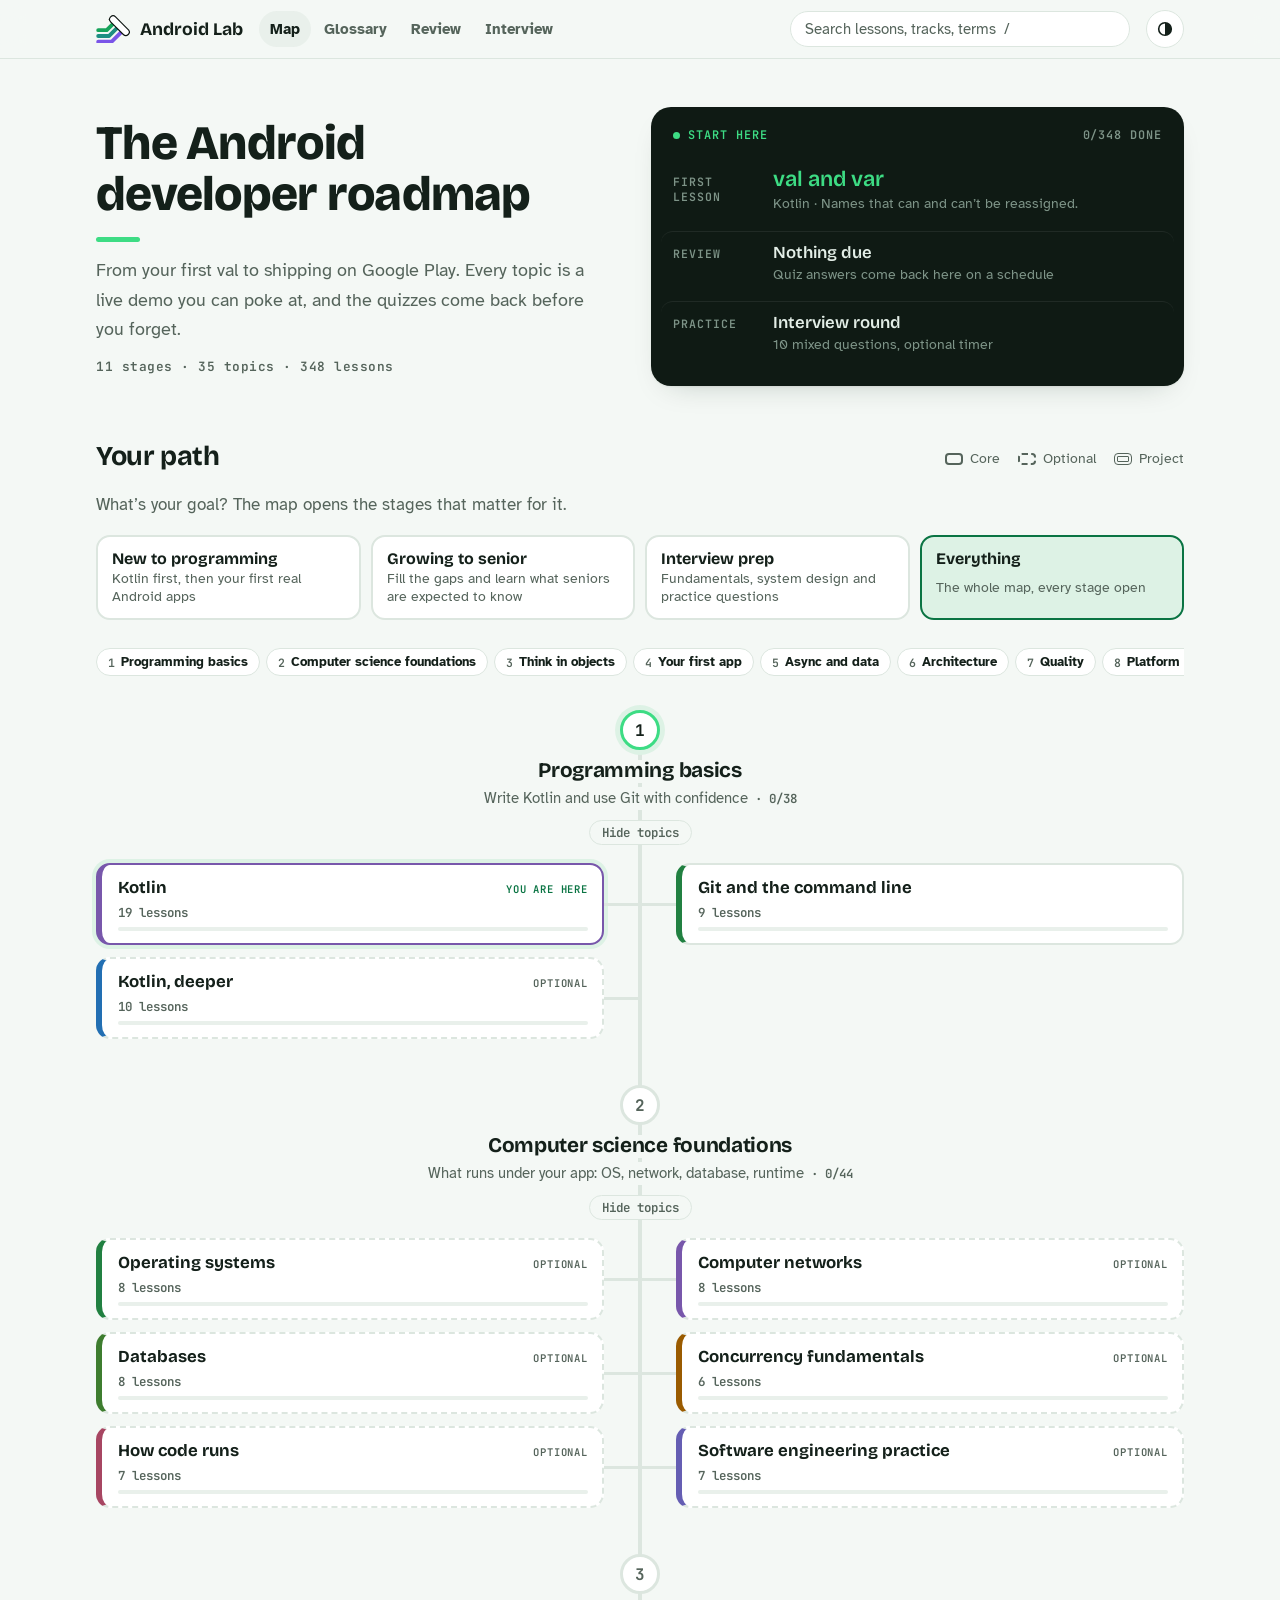
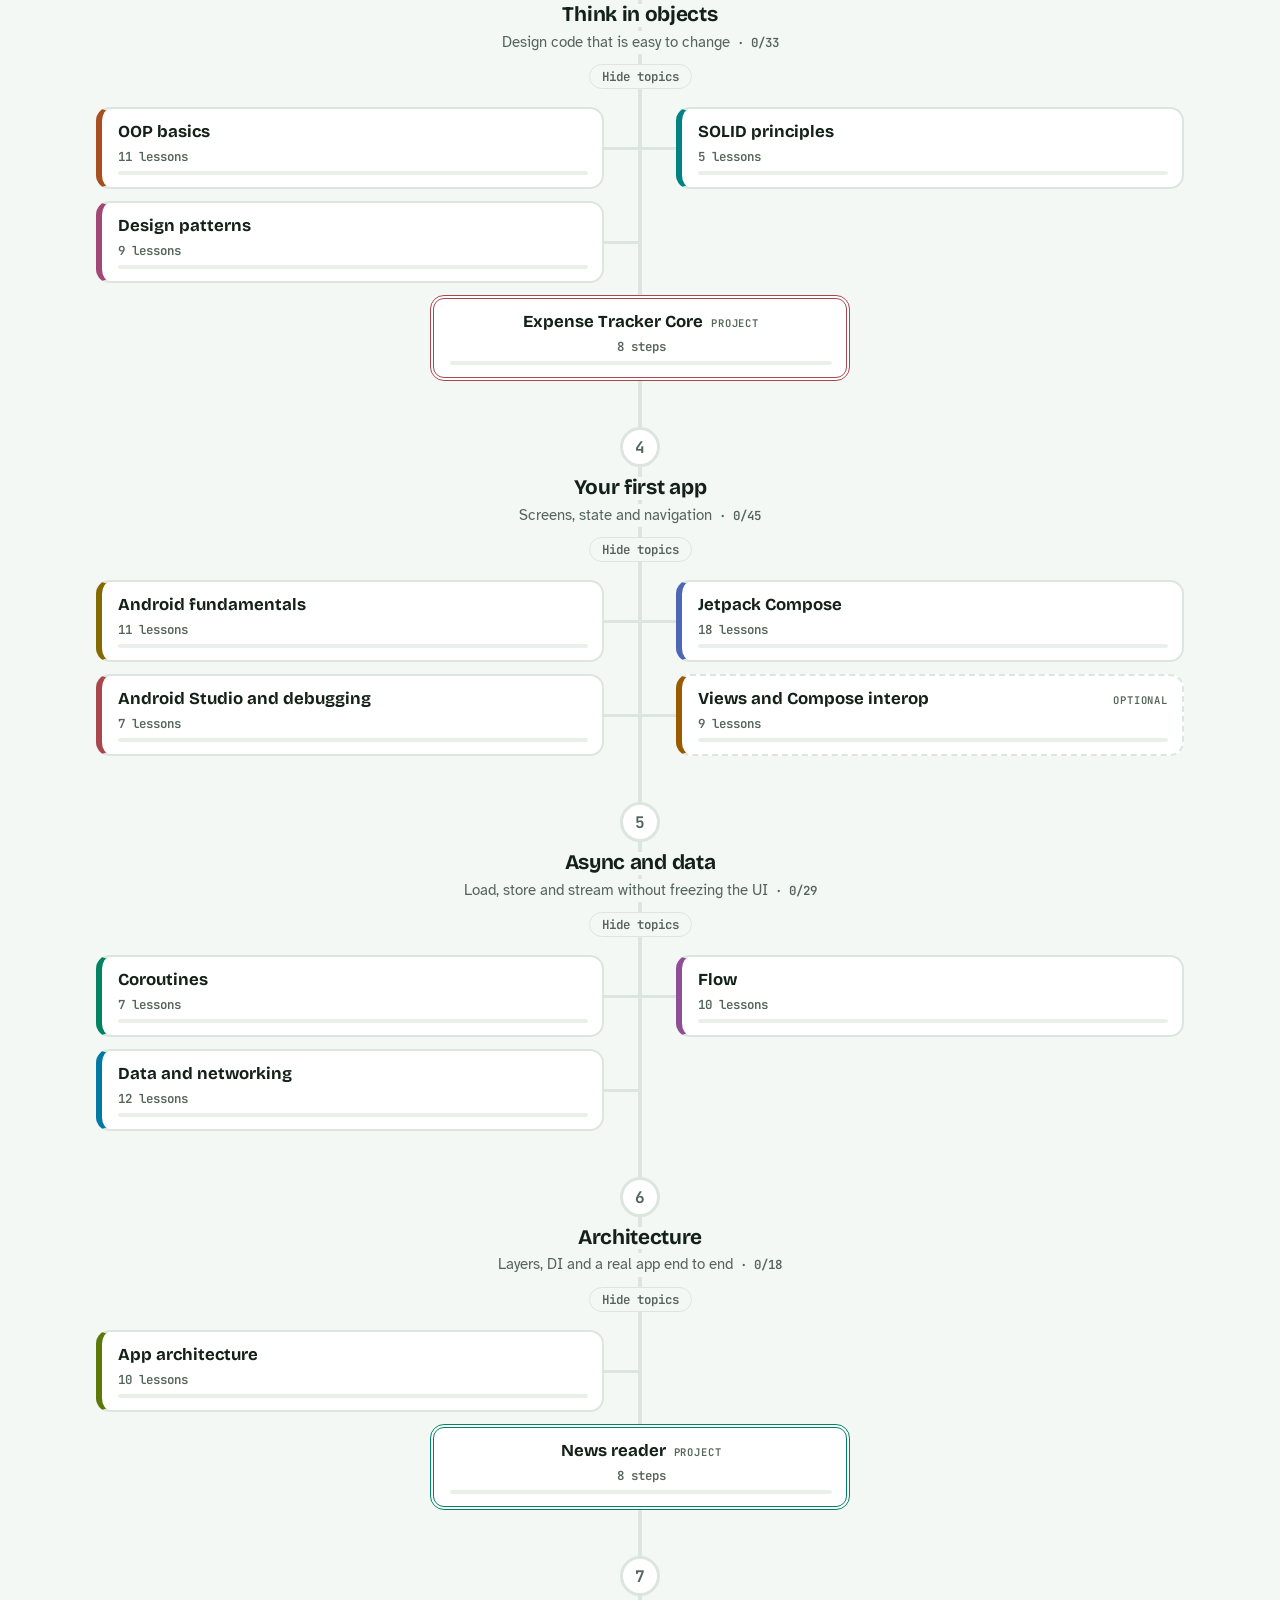
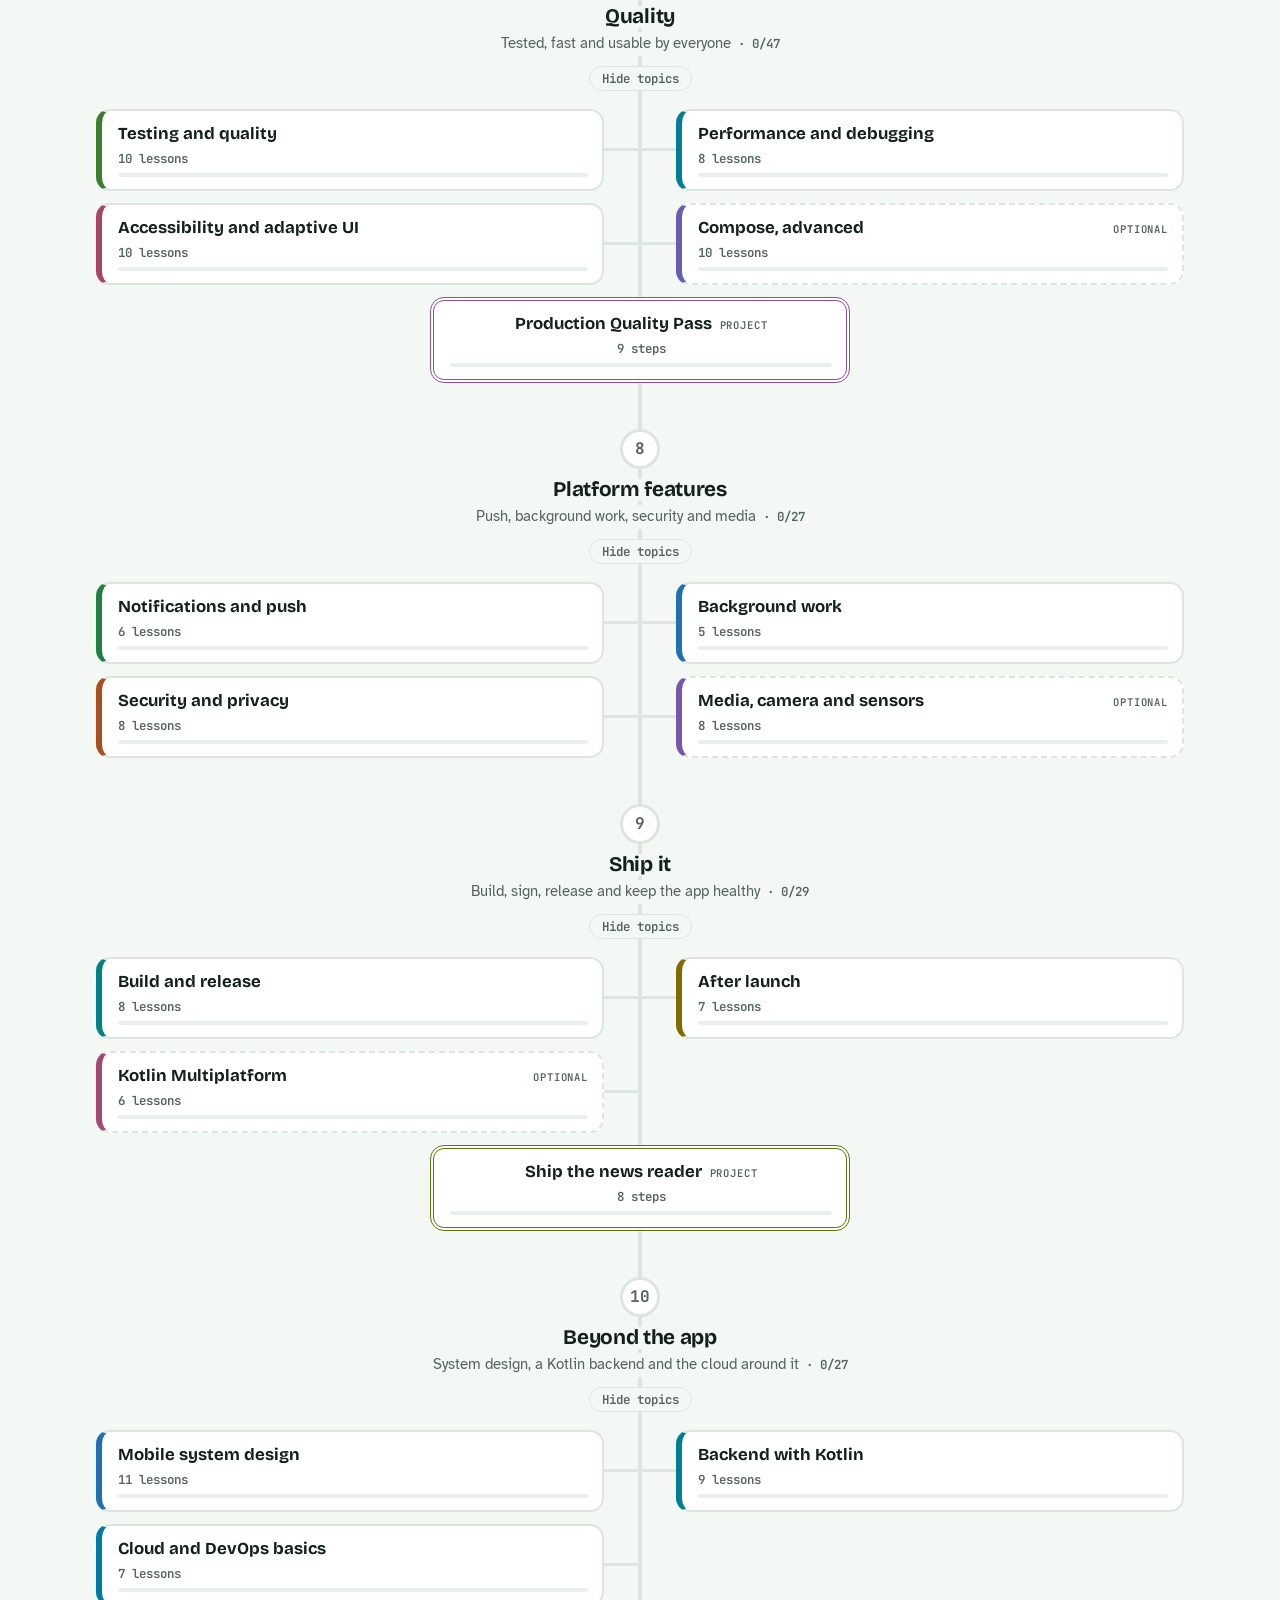
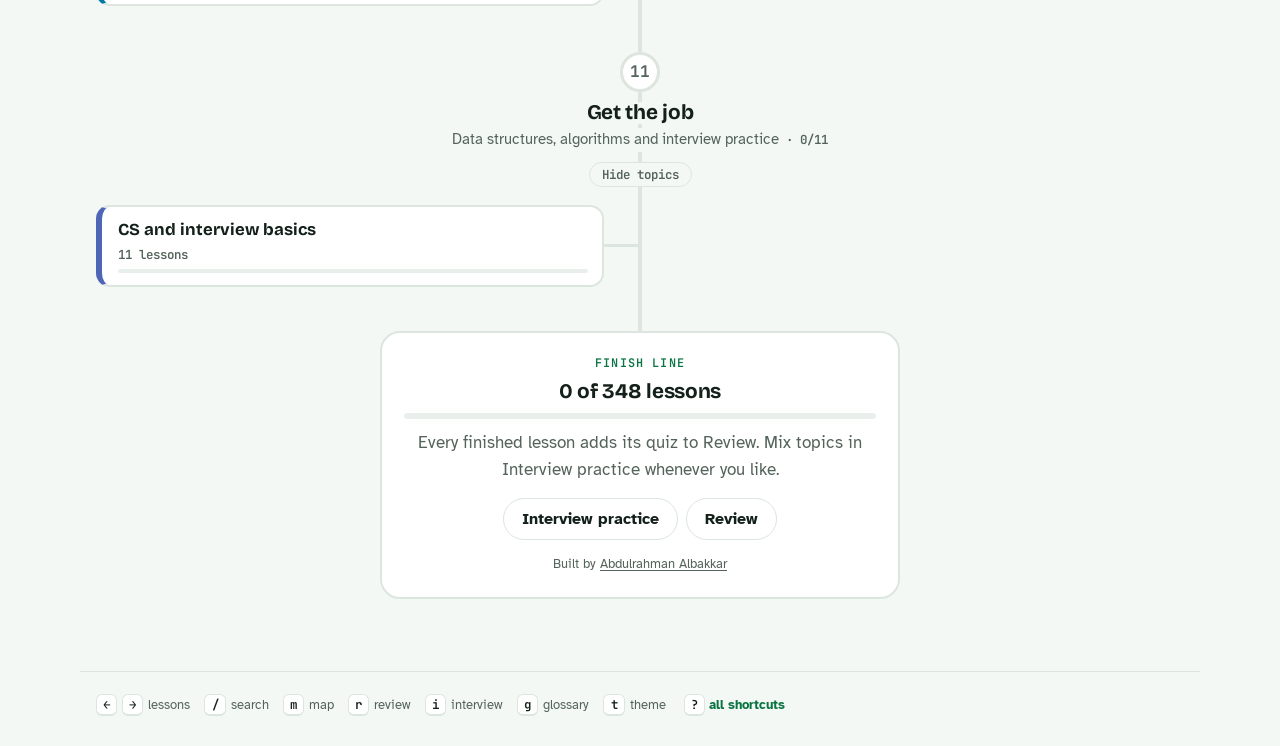
==== commit bb771b6a: "CS foundations, Beyond the app, goals, faster loading, more quiz questions" ====
--- a/index.html
+++ b/index.html
@@ -15,15 +15,16 @@
 <meta property="og:site_name" content="Android Lab">
 <meta property="og:title" content="Android Lab: learn Kotlin and Android by playing with it">
 <meta property="og:description" content="Interactive lessons with live demos, capstone projects, timed interview practice and spaced review.">
-<meta property="og:url" content="https://android-lab.abedalrahmanalbakkar.workers.dev/">
-<meta property="og:image" content="https://android-lab.abedalrahmanalbakkar.workers.dev/og.png">
+<link rel="canonical" href="https://abdulrahmanalbakkar.github.io/android_lab/">
+<meta property="og:url" content="https://abdulrahmanalbakkar.github.io/android_lab/">
+<meta property="og:image" content="https://abdulrahmanalbakkar.github.io/android_lab/og.png?v=2">
 <meta property="og:image:width" content="1200">
 <meta property="og:image:height" content="630">
 <meta property="og:image:alt" content="Android Lab: a subway map of Kotlin and Android tracks">
 <meta name="twitter:card" content="summary_large_image">
 <meta name="twitter:title" content="Android Lab: learn Kotlin and Android by playing with it">
 <meta name="twitter:description" content="Interactive lessons with live demos, capstone projects, timed interview practice and spaced review.">
-<meta name="twitter:image" content="https://android-lab.abedalrahmanalbakkar.workers.dev/og.png">
+<meta name="twitter:image" content="https://abdulrahmanalbakkar.github.io/android_lab/og.png?v=2">
 <script>try { var m = localStorage.getItem('android-lab:theme'); if (m === 'light' || m === 'dark') document.documentElement.dataset.theme = m; } catch (e) {}</script>
 <link rel="preconnect" href="https://fonts.googleapis.com">
 <link rel="preconnect" href="https://fonts.gstatic.com" crossorigin>
@@ -53,38 +54,8 @@
   <p><span><kbd>←</kbd><kbd>→</kbd> lessons</span><span><kbd>/</kbd> search</span><span><kbd>m</kbd> map</span><span><kbd>r</kbd> review</span><span><kbd>i</kbd> interview</span><span><kbd>g</kbd> glossary</span><span><kbd>t</kbd> theme</span><button id="keys-btn" type="button"><kbd>?</kbd> all shortcuts</button></p>
 </footer>
 <script src="js/app.js"></script>
-<!-- One script per track. To add a topic, copy tracks/kotlin.js's shape into a new file and list it here. A missing file just doesn't load. -->
-<script src="tracks/kotlin.js"></script>
-<script src="tracks/git.js"></script>
-<script src="tracks/kotlin-deep.js"></script>
-<script src="tracks/oop.js"></script>
-<script src="tracks/solid.js"></script>
-<script src="tracks/patterns.js"></script>
-<script src="tracks/android.js"></script>
-<script src="tracks/compose.js"></script>
-<script src="tracks/tools.js"></script>
-<script src="tracks/coroutines.js"></script>
-<script src="tracks/flow.js"></script>
-<script src="tracks/architecture.js"></script>
-<script src="tracks/data.js"></script>
-<script src="tracks/views.js"></script>
-<script src="tracks/compose-advanced.js"></script>
-<script src="tracks/a11y.js"></script>
-<script src="tracks/testing.js"></script>
-<script src="tracks/perf.js"></script>
-<script src="tracks/media.js"></script>
-<script src="tracks/push.js"></script>
-<script src="tracks/background.js"></script>
-<script src="tracks/security.js"></script>
-<script src="tracks/build.js"></script>
-<script src="tracks/kmp.js"></script>
-<script src="tracks/launch.js"></script>
-<script src="tracks/cs.js"></script>
-<!-- Capstone projects (kind: 'project'). Listed after the tracks; the map puts each at the end of its group anyway. -->
-<script src="tracks/cap-kotlin.js"></script>
-<script src="tracks/cap-app.js"></script>
-<script src="tracks/cap-quality.js"></script>
-<script src="tracks/cap-ship.js"></script>
+<!-- Lesson list, terms and quizzes. Rebuild with: node tools/catalog.js. Full lessons load from tracks/ on demand. -->
+<script src="js/catalog.js"></script>
 <!-- Official documentation links per lesson. -->
 <script src="js/docs.js"></script>
 </body>
--- a/style.css
+++ b/style.css
@@ -647,3 +647,39 @@
 .docs a { display: inline-flex; flex-wrap: wrap; align-items: baseline; gap: 4px 8px; font-weight: 700; color: var(--ink); text-decoration-color: var(--lc); text-underline-offset: 3px; overflow-wrap: anywhere; }
 .docs a::after { content: "↗"; color: var(--muted); font-weight: 400; }
 .docs-host { font: 500 0.78rem var(--mono); color: var(--muted); }
+
+/* Roadmap: goal picker, jump bar, folded stages, finish line */
+.rm-goal-q { color: var(--muted); margin: -8px 0 -12px; }
+.rm-goals { display: grid; grid-template-columns: repeat(auto-fit, minmax(min(100%, 150px), 1fr)); gap: 10px; }
+.rm-goal { display: grid; gap: 2px; text-align: left; padding: 12px 14px; border-radius: 14px; border: 2px solid var(--line); background: var(--surface); color: var(--ink); font: inherit; cursor: pointer; transition: border-color 0.15s; }
+.rm-goal b { font: 700 1rem var(--display); }
+.rm-goal span { font-size: 0.85rem; color: var(--muted); line-height: 1.35; }
+.rm-goal:hover { border-color: var(--accent); }
+.rm-goal[aria-pressed="true"] { border-color: var(--accent); background: var(--accent-soft); }
+.rm-jump { display: flex; gap: 6px; overflow-x: auto; padding-bottom: 4px; scrollbar-width: thin; min-width: 0; }
+.rm-jump button { flex: none; display: inline-flex; align-items: center; gap: 6px; padding: 5px 11px; border-radius: 999px; border: 1px solid var(--line); background: var(--surface); color: var(--ink); font: 600 0.82rem var(--body); cursor: pointer; white-space: nowrap; }
+.rm-jump button span { font: 600 0.72rem var(--mono); color: var(--muted); }
+.rm-jump button.is-off { color: var(--muted); }
+.rm-jump button:hover { border-color: var(--accent); }
+.rm-unfold { margin-top: 6px; font: 600 0.78rem var(--mono); color: var(--muted); background: var(--bg); border: 1px solid var(--line); border-radius: 999px; padding: 3px 12px; cursor: pointer; position: relative; z-index: 1; }
+.rm-unfold:hover { color: var(--ink); border-color: var(--accent); }
+.rm-stage.is-folded .rm-nodes { display: none; }
+.rm-stage.is-off .rm-stage-head h3, .rm-stage.is-off .rm-stage-n { opacity: 0.6; }
+.rm-stage.is-folded { gap: 0; }
+.rm-stage.is-finish { animation: none; }
+.rm-finish { position: relative; z-index: 1; justify-self: center; width: min(100%, 520px); display: grid; gap: 10px; padding: 22px; border-radius: 20px; background: var(--surface); border: 2px solid var(--line); text-align: center; }
+.rm-finish-label { font: 600 0.74rem var(--mono); text-transform: uppercase; letter-spacing: 0.1em; color: var(--accent); }
+.rm-finish h3 { font-size: 1.3rem; }
+.rm-finish-actions { display: flex; flex-wrap: wrap; justify-content: center; gap: 8px; margin-top: 4px; }
+.rm-credit { font-size: 0.82rem; color: var(--muted); margin-top: 4px; }
+.rm-credit a { color: inherit; }
+@media (max-width: 720px) {
+  .rm-unfold { grid-column: 2; justify-self: start; }
+  .rm-finish { justify-self: stretch; text-align: left; }
+  .rm-finish-actions { justify-content: flex-start; }
+}
+
+/* Code inside quiz questions and options scrolls in its own box instead of widening the page. */
+.q, .q > *, .opts, .opt { min-width: 0; }
+.q-text pre, .opt pre { max-width: 100%; overflow-x: auto; margin: 8px 0 0; font-weight: 400; }
+.q-text pre.code.mini, .opt pre.code.mini { padding: 10px 12px; font-size: 0.82rem; line-height: 1.55; border-radius: 10px; }
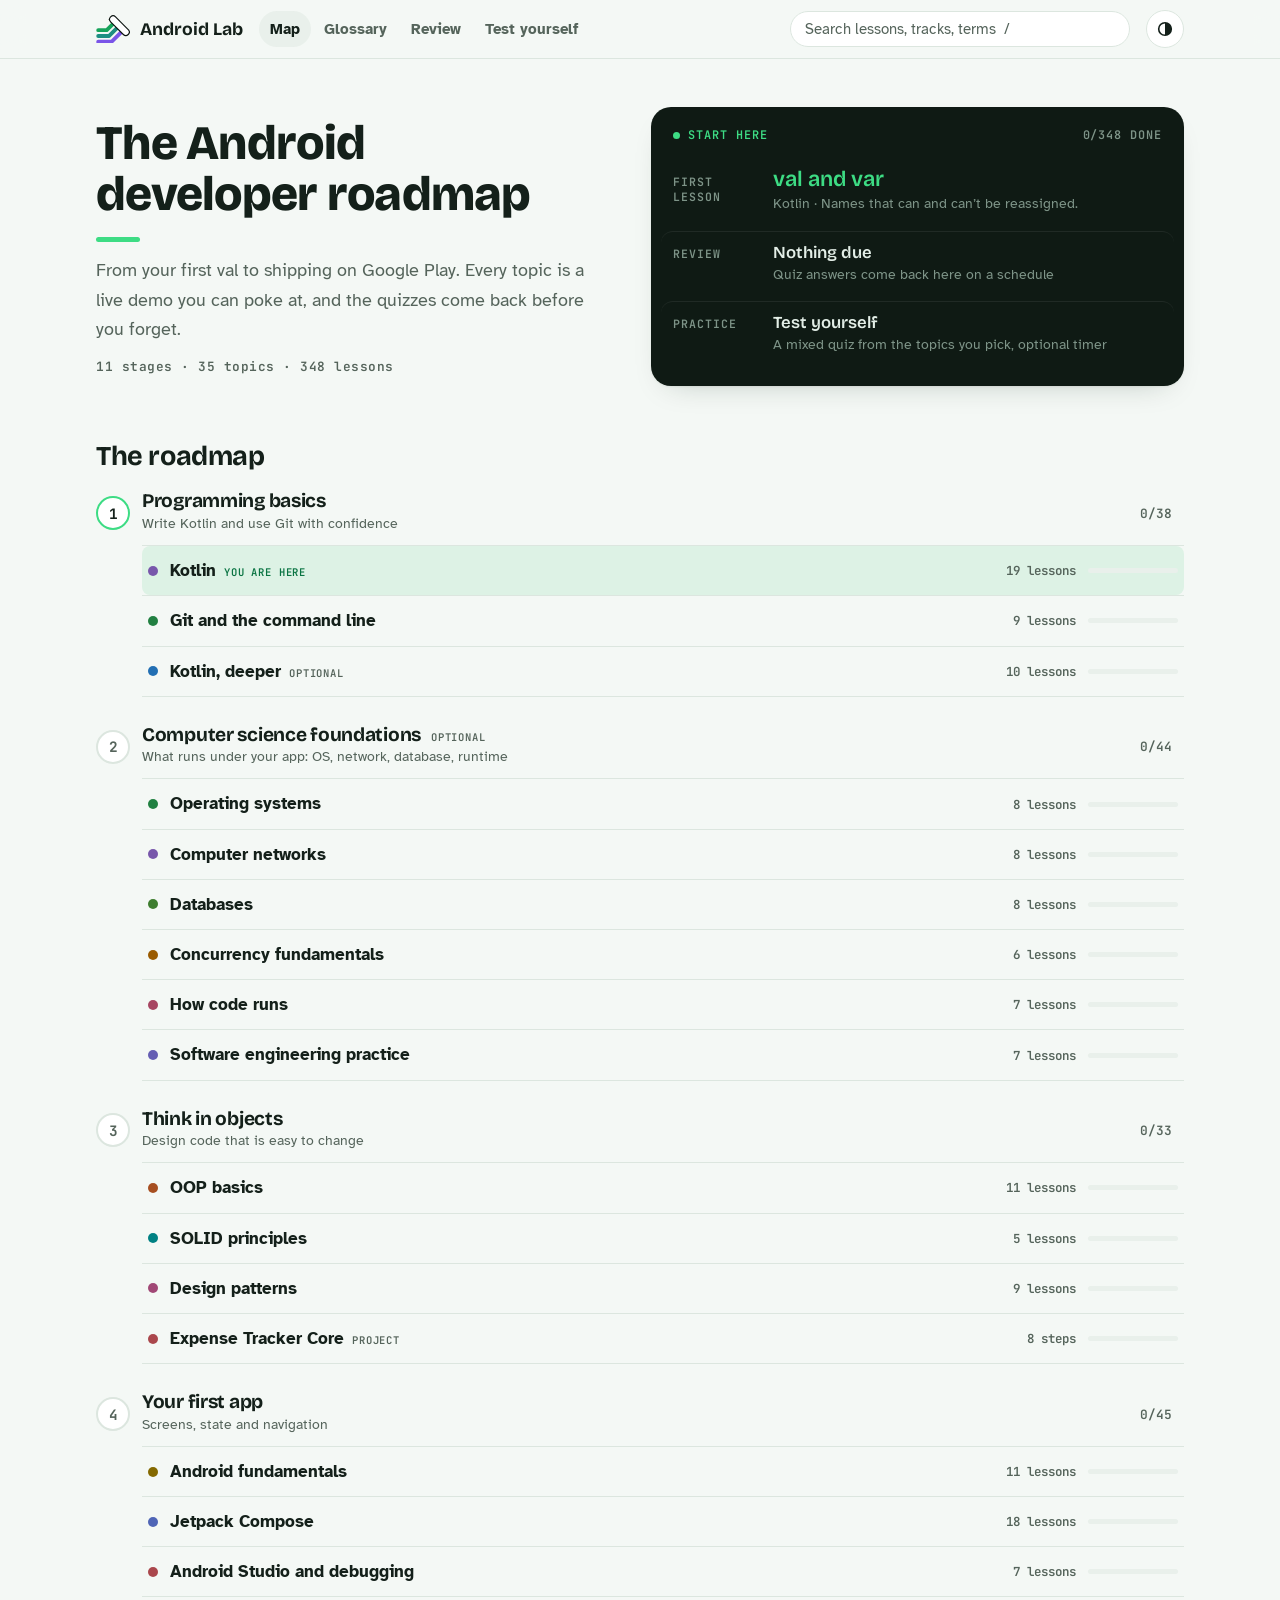
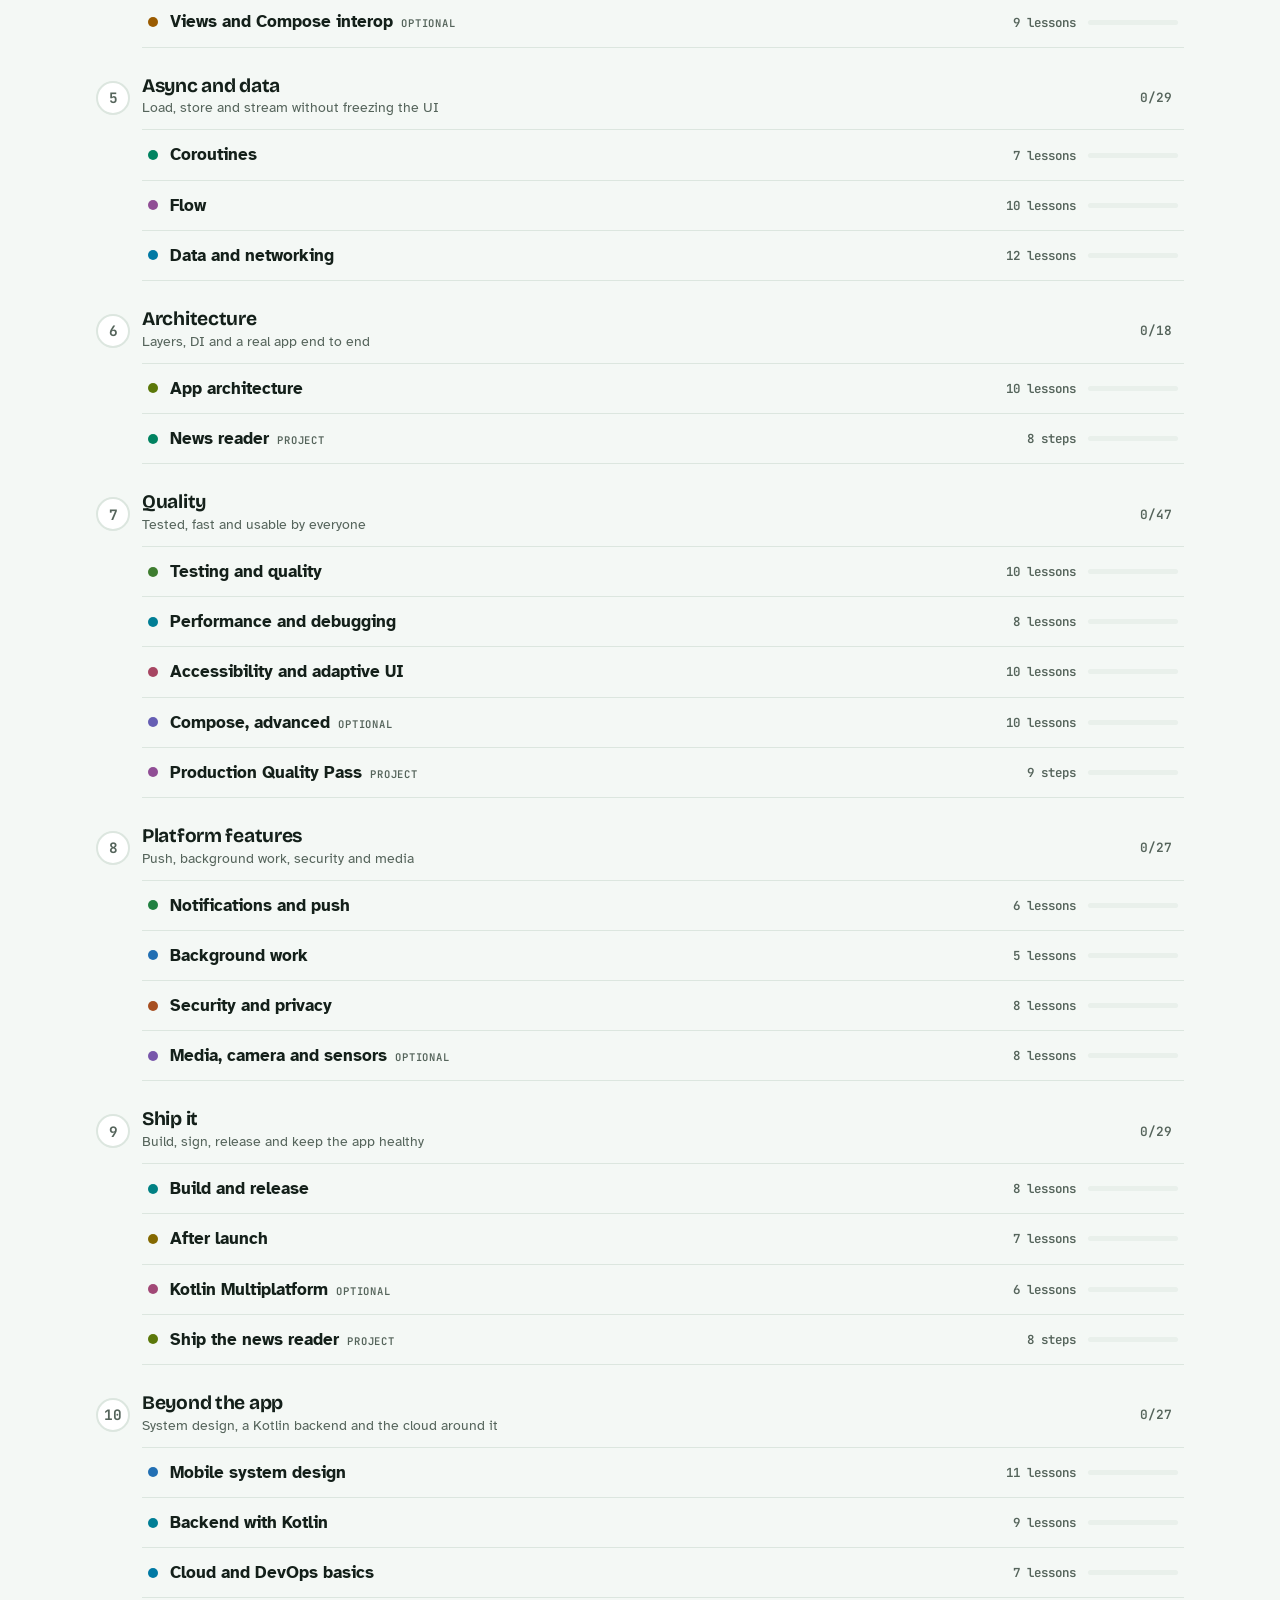
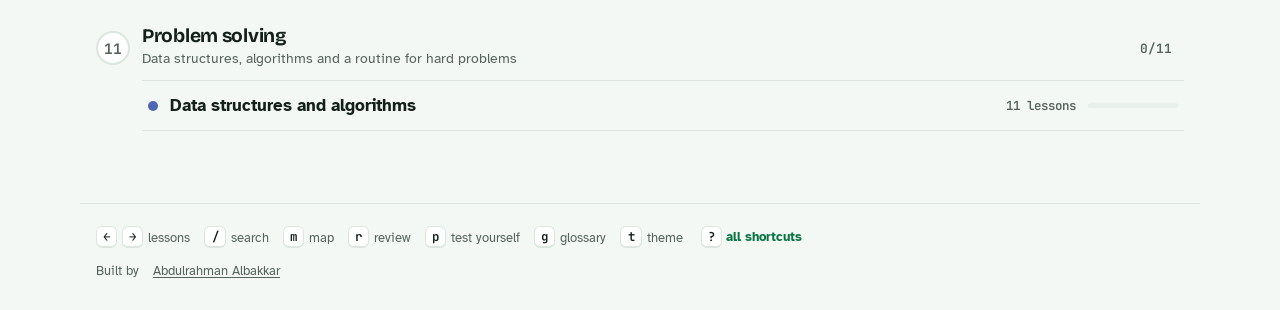
==== commit 5c0d7aaa: "Syllabus roadmap, Test yourself, international examples" ====
--- a/index.html
+++ b/index.html
@@ -4,7 +4,7 @@
 <meta charset="utf-8">
 <meta name="viewport" content="width=device-width, initial-scale=1, viewport-fit=cover">
 <title>Android Lab</title>
-<meta name="description" content="Learn Kotlin and Android one live demo at a time: interactive tracks, capstone projects, timed interview practice and spaced review. Free, no sign-up.">
+<meta name="description" content="Learn Kotlin and Android one live demo at a time: interactive tracks, capstone projects, quizzes that test what you learned, and spaced review. Free, no sign-up.">
 <meta name="claude:viewport-fit-sides" content="cover">
 <meta name="theme-color" content="#F4F8F5" media="(prefers-color-scheme: light)">
 <meta name="theme-color" content="#0B130F" media="(prefers-color-scheme: dark)">
@@ -14,7 +14,7 @@
 <meta property="og:type" content="website">
 <meta property="og:site_name" content="Android Lab">
 <meta property="og:title" content="Android Lab: learn Kotlin and Android by playing with it">
-<meta property="og:description" content="Interactive lessons with live demos, capstone projects, timed interview practice and spaced review.">
+<meta property="og:description" content="Interactive lessons with live demos, capstone projects, quizzes that test what you learned, and spaced review.">
 <link rel="canonical" href="https://abdulrahmanalbakkar.github.io/android_lab/">
 <meta property="og:url" content="https://abdulrahmanalbakkar.github.io/android_lab/">
 <meta property="og:image" content="https://abdulrahmanalbakkar.github.io/android_lab/og.png?v=2">
@@ -23,7 +23,7 @@
 <meta property="og:image:alt" content="Android Lab: a subway map of Kotlin and Android tracks">
 <meta name="twitter:card" content="summary_large_image">
 <meta name="twitter:title" content="Android Lab: learn Kotlin and Android by playing with it">
-<meta name="twitter:description" content="Interactive lessons with live demos, capstone projects, timed interview practice and spaced review.">
+<meta name="twitter:description" content="Interactive lessons with live demos, capstone projects, quizzes that test what you learned, and spaced review.">
 <meta name="twitter:image" content="https://abdulrahmanalbakkar.github.io/android_lab/og.png?v=2">
 <script>try { var m = localStorage.getItem('android-lab:theme'); if (m === 'light' || m === 'dark') document.documentElement.dataset.theme = m; } catch (e) {}</script>
 <link rel="preconnect" href="https://fonts.googleapis.com">
@@ -39,7 +39,7 @@
       <a href="#home">Map</a>
       <a href="#glossary">Glossary</a>
       <a href="#review">Review <span id="due-badge" class="badge" hidden></span></a>
-      <a href="#interview">Interview</a>
+      <a href="#practice">Test yourself</a>
     </nav>
     <div class="search">
       <input id="search" type="search" placeholder="Search lessons, tracks, terms  /" aria-label="Search lessons, tracks and terms" role="combobox" aria-controls="search-results" aria-expanded="false" autocomplete="off" spellcheck="false">
@@ -51,7 +51,8 @@
 </header>
 <main id="app"></main>
 <footer class="foot">
-  <p><span><kbd>←</kbd><kbd>→</kbd> lessons</span><span><kbd>/</kbd> search</span><span><kbd>m</kbd> map</span><span><kbd>r</kbd> review</span><span><kbd>i</kbd> interview</span><span><kbd>g</kbd> glossary</span><span><kbd>t</kbd> theme</span><button id="keys-btn" type="button"><kbd>?</kbd> all shortcuts</button></p>
+  <p class="foot-keys"><span><kbd>←</kbd><kbd>→</kbd> lessons</span><span><kbd>/</kbd> search</span><span><kbd>m</kbd> map</span><span><kbd>r</kbd> review</span><span><kbd>p</kbd> test yourself</span><span><kbd>g</kbd> glossary</span><span><kbd>t</kbd> theme</span><button id="keys-btn" type="button"><kbd>?</kbd> all shortcuts</button></p>
+  <p class="foot-credit">Built by <a href="https://abdulrahmanalbakkar.github.io/">Abdulrahman Albakkar</a></p>
 </footer>
 <script src="js/app.js"></script>
 <!-- Lesson list, terms and quizzes. Rebuild with: node tools/catalog.js. Full lessons load from tracks/ on demand. -->
--- a/style.css
+++ b/style.css
@@ -230,7 +230,9 @@
 .foot p { display: flex; flex-wrap: wrap; align-items: center; gap: 6px 14px; font-size: 0.84rem; color: var(--muted); }
 .foot span { display: inline-flex; align-items: center; gap: 5px; }
 .foot button { border: 0; background: none; color: var(--accent); font-weight: 700; cursor: pointer; padding: 2px 4px; }
-@media (hover: none) { .foot { display: none; } }
+@media (hover: none) { .foot-keys { display: none !important; } }
+.foot-credit { margin-top: 10px; }
+.foot-credit a { color: inherit; }
 dialog.keys { border: 0; padding: 0; border-radius: 18px; background: var(--surface); color: var(--ink); box-shadow: var(--shadow); width: min(420px, calc(100vw - 32px)); }
 dialog.keys::backdrop { background: rgba(5, 15, 10, 0.45); }
 .keys-in { display: grid; gap: 16px; padding: 22px; }
@@ -586,100 +588,52 @@
 .today-row + .today-row { border-top: 1px solid rgba(255, 255, 255, 0.07); }
 
 
-/* Roadmap (home): one spine, stages as checkpoints, topics hang off it left and right. Phones: spine on the left. */
-.rm-road { display: grid; gap: 28px; min-width: 0; }
-.rm-road-head { display: flex; flex-wrap: wrap; justify-content: space-between; align-items: baseline; gap: 10px 24px; }
-.rm-road-head h2 { font-size: 1.7rem; }
-.rm-legend { list-style: none; margin: 0; padding: 0; display: flex; gap: 6px 18px; font-size: 0.85rem; color: var(--muted); }
-.rm-legend li { display: flex; align-items: center; gap: 7px; }
-.rm-key { width: 18px; height: 12px; border-radius: 4px; border: 2px solid var(--muted); }
-.rm-key.is-opt { border-style: dashed; }
-.rm-key.is-proj { border-width: 4px; border-style: double; }
-.rm-stages { --spine: 50%; list-style: none; margin: 0; padding: 0; position: relative; display: grid; gap: 44px; }
-.rm-stages::before { content: ""; position: absolute; left: var(--spine); top: 18px; bottom: 18px; width: 4px; margin-left: -2px; border-radius: 99px; background: var(--line); }
-.rm-stage { position: relative; display: grid; gap: 18px; animation: rise 0.4s calc(var(--i, 0) * 50ms) ease-out both; }
-.rm-stage-head { position: relative; display: grid; justify-items: center; text-align: center; gap: 4px; padding-top: 2px; }
-.rm-stage-n { display: grid; place-items: center; width: 40px; height: 40px; border-radius: 50%; background: var(--surface); border: 3px solid var(--line); font: 700 1rem var(--mono); color: var(--muted); position: relative; z-index: 1; margin-bottom: 6px; }
-.rm-stage.is-done .rm-stage-n { background: var(--ok); border-color: var(--ok); color: var(--bg); }
-.rm-stage.is-cur .rm-stage-n { border-color: var(--hi); color: var(--ink); box-shadow: 0 0 0 5px var(--accent-soft); }
-.rm-stage.is-goal .rm-stage-n { background: var(--hi); border-color: var(--hi); color: #0B130F; }
-.rm-stage-head h3 { font-size: 1.3rem; background: var(--bg); padding-inline: 10px; }
-.rm-stage-head p { color: var(--muted); font-size: 0.92rem; background: var(--bg); padding-inline: 10px; }
-.rm-stage-count { font: 600 0.78rem var(--mono); }
-.rm-nodes { list-style: none; margin: 0; padding: 0; display: grid; grid-template-columns: minmax(0, 1fr) minmax(0, 1fr); gap: 12px 72px; }
-.rm-node { position: relative; min-width: 0; --lc: oklch(var(--line-l) var(--line-c) var(--hue, 150)); }
-/* connector from the card to the spine */
-.rm-node::before { content: ""; position: absolute; top: 50%; width: 36px; height: 3px; margin-top: -1.5px; background: var(--line); }
-.rm-node:nth-child(odd)::before { right: -36px; }
-.rm-node:nth-child(even)::before { left: -36px; }
-.rm-node a { display: grid; gap: 6px; padding: 12px 14px 12px 16px; border-radius: 14px; background: var(--surface); border: 2px solid var(--line); border-left: 6px solid var(--lc); text-decoration: none; color: var(--ink); transition: transform 0.15s, box-shadow 0.15s; }
-.rm-node a:hover { transform: translateY(-2px); box-shadow: var(--shadow); }
-.rm-node.is-opt a { border-style: dashed; border-left-style: solid; }
-.rm-node.is-proj { grid-column: 1 / -1; justify-self: center; width: min(100%, 420px); }
-.rm-node.is-proj::before { display: none; }
-.rm-node.is-proj a { border: 4px double var(--lc); text-align: center; }
-.rm-node.is-cur a { border-color: var(--lc); box-shadow: 0 0 0 4px var(--accent-soft); }
-.rm-node.is-done a { background: var(--sunk); }
-.rm-node-top { display: flex; align-items: baseline; justify-content: space-between; gap: 8px; flex-wrap: wrap; }
-.rm-node.is-proj .rm-node-top { justify-content: center; }
-.rm-node-title { font: 700 1.05rem/1.25 var(--display); overflow-wrap: anywhere; }
-.rm-node-tag, .rm-node-here { font: 600 0.66rem var(--mono); text-transform: uppercase; letter-spacing: 0.08em; color: var(--muted); }
-.rm-node-here { color: var(--accent); }
-.rm-node-meta { font: 600 0.78rem var(--mono); color: var(--muted); }
-.rm-node-bar { height: 4px; border-radius: 99px; background: var(--sunk); overflow: hidden; }
-.rm-node-bar span { display: block; height: 100%; background: var(--lc); }
-@keyframes rise { from { opacity: 0; transform: translateY(8px); } }
-@media (max-width: 720px) {
-  .rm-stages { --spine: 20px; gap: 32px; }
-  .rm-stage-head { justify-items: start; text-align: left; grid-template-columns: 40px minmax(0, 1fr); column-gap: 12px; }
-  .rm-stage-n { grid-row: span 2; margin: 0; }
-  .rm-stage-head h3, .rm-stage-head p { padding: 0; background: none; }
-  .rm-nodes { grid-template-columns: minmax(0, 1fr); padding-left: 52px; gap: 10px; }
-  .rm-node::before, .rm-node:nth-child(odd)::before, .rm-node:nth-child(even)::before { display: block; left: -32px; right: auto; width: 32px; }
-  .rm-node.is-proj { justify-self: stretch; width: auto; }
-  .rm-node.is-proj a { text-align: left; }
-  .rm-node.is-proj .rm-node-top { justify-content: space-between; }
-  .rm-node.is-proj::before { display: block; }
-}
-
 /* Official docs links (lesson page) */
 .docs ul { list-style: none; margin: 0; padding: 0; display: grid; gap: 8px; }
 .docs a { display: inline-flex; flex-wrap: wrap; align-items: baseline; gap: 4px 8px; font-weight: 700; color: var(--ink); text-decoration-color: var(--lc); text-underline-offset: 3px; overflow-wrap: anywhere; }
 .docs a::after { content: "↗"; color: var(--muted); font-weight: 400; }
 .docs-host { font: 500 0.78rem var(--mono); color: var(--muted); }
 
-/* Roadmap: goal picker, jump bar, folded stages, finish line */
-.rm-goal-q { color: var(--muted); margin: -8px 0 -12px; }
-.rm-goals { display: grid; grid-template-columns: repeat(auto-fit, minmax(min(100%, 150px), 1fr)); gap: 10px; }
-.rm-goal { display: grid; gap: 2px; text-align: left; padding: 12px 14px; border-radius: 14px; border: 2px solid var(--line); background: var(--surface); color: var(--ink); font: inherit; cursor: pointer; transition: border-color 0.15s; }
-.rm-goal b { font: 700 1rem var(--display); }
-.rm-goal span { font-size: 0.85rem; color: var(--muted); line-height: 1.35; }
-.rm-goal:hover { border-color: var(--accent); }
-.rm-goal[aria-pressed="true"] { border-color: var(--accent); background: var(--accent-soft); }
-.rm-jump { display: flex; gap: 6px; overflow-x: auto; padding-bottom: 4px; scrollbar-width: thin; min-width: 0; }
-.rm-jump button { flex: none; display: inline-flex; align-items: center; gap: 6px; padding: 5px 11px; border-radius: 999px; border: 1px solid var(--line); background: var(--surface); color: var(--ink); font: 600 0.82rem var(--body); cursor: pointer; white-space: nowrap; }
-.rm-jump button span { font: 600 0.72rem var(--mono); color: var(--muted); }
-.rm-jump button.is-off { color: var(--muted); }
-.rm-jump button:hover { border-color: var(--accent); }
-.rm-unfold { margin-top: 6px; font: 600 0.78rem var(--mono); color: var(--muted); background: var(--bg); border: 1px solid var(--line); border-radius: 999px; padding: 3px 12px; cursor: pointer; position: relative; z-index: 1; }
-.rm-unfold:hover { color: var(--ink); border-color: var(--accent); }
-.rm-stage.is-folded .rm-nodes { display: none; }
-.rm-stage.is-off .rm-stage-head h3, .rm-stage.is-off .rm-stage-n { opacity: 0.6; }
-.rm-stage.is-folded { gap: 0; }
-.rm-stage.is-finish { animation: none; }
-.rm-finish { position: relative; z-index: 1; justify-self: center; width: min(100%, 520px); display: grid; gap: 10px; padding: 22px; border-radius: 20px; background: var(--surface); border: 2px solid var(--line); text-align: center; }
-.rm-finish-label { font: 600 0.74rem var(--mono); text-transform: uppercase; letter-spacing: 0.1em; color: var(--accent); }
-.rm-finish h3 { font-size: 1.3rem; }
-.rm-finish-actions { display: flex; flex-wrap: wrap; justify-content: center; gap: 8px; margin-top: 4px; }
-.rm-credit { font-size: 0.82rem; color: var(--muted); margin-top: 4px; }
-.rm-credit a { color: inherit; }
-@media (max-width: 720px) {
-  .rm-unfold { grid-column: 2; justify-self: start; }
-  .rm-finish { justify-self: stretch; text-align: left; }
-  .rm-finish-actions { justify-content: flex-start; }
-}
-
 /* Code inside quiz questions and options scrolls in its own box instead of widening the page. */
 .q, .q > *, .opts, .opt { min-width: 0; }
 .q-text pre, .opt pre { max-width: 100%; overflow-x: auto; margin: 8px 0 0; font-weight: 400; }
 .q-text pre.code.mini, .opt pre.code.mini { padding: 10px 12px; font-size: 0.82rem; line-height: 1.55; border-radius: 10px; }
+
+/* Roadmap (home): a syllabus. Numbered stages, one row per topic, finished stages fold. */
+.sy { display: grid; gap: 20px; min-width: 0; }
+.sy > h2 { font-size: 1.7rem; }
+.sy-stages { list-style: none; margin: 0; padding: 0; display: grid; gap: 28px; }
+.sy-stage { display: grid; gap: 10px; min-width: 0; }
+.sy-head { display: grid; grid-template-columns: 34px minmax(0, 1fr) auto auto; align-items: center; column-gap: 12px; }
+.sy-n { display: grid; place-items: center; width: 34px; height: 34px; border-radius: 50%; border: 2px solid var(--line); font: 700 0.9rem var(--mono); color: var(--muted); background: var(--surface); }
+.sy-stage.is-cur .sy-n { border-color: var(--hi); color: var(--ink); }
+.sy-stage.is-done .sy-n { background: var(--ok); border-color: var(--ok); color: var(--bg); }
+.sy-title { min-width: 0; }
+.sy-title h3 { font-size: 1.2rem; display: flex; flex-wrap: wrap; align-items: baseline; gap: 4px 10px; }
+.sy-title p { color: var(--muted); font-size: 0.9rem; }
+.sy-count { font: 600 0.8rem var(--mono); color: var(--muted); font-variant-numeric: tabular-nums; }
+.sy-toggle { font: 600 0.78rem var(--mono); color: var(--muted); background: none; border: 1px solid var(--line); border-radius: 999px; padding: 3px 11px; cursor: pointer; }
+.sy-toggle:hover { color: var(--ink); border-color: var(--accent); }
+.sy-topics { list-style: none; margin: 0 0 0 46px; padding: 0; display: grid; border-top: 1px solid var(--line); }
+.sy-topics[hidden] { display: none; }
+.sy-topics li { border-bottom: 1px solid var(--line); }
+.sy-topic { --lc: oklch(var(--line-l) var(--line-c) var(--hue, 150)); display: grid; grid-template-columns: 10px minmax(0, 1fr) auto 90px; align-items: center; column-gap: 12px; padding: 11px 6px; text-decoration: none; color: var(--ink); border-radius: 8px; }
+.sy-topic:hover { background: var(--surface); }
+.sy-dot { width: 10px; height: 10px; border-radius: 50%; background: var(--lc); }
+.sy-name { font-weight: 700; min-width: 0; overflow-wrap: anywhere; }
+.sy-tag { font: 600 0.66rem var(--mono); text-transform: uppercase; letter-spacing: 0.08em; color: var(--muted); margin-left: 8px; font-weight: 600; }
+.sy-here { font: 600 0.66rem var(--mono); text-transform: uppercase; letter-spacing: 0.08em; color: var(--accent); margin-left: 8px; }
+.sy-topic.is-cur { background: var(--accent-soft); }
+.sy-topic.is-done .sy-name { color: var(--muted); }
+.sy-meta { font: 600 0.78rem var(--mono); color: var(--muted); white-space: nowrap; }
+.sy-bar { height: 5px; border-radius: 99px; background: var(--sunk); overflow: hidden; }
+.sy-bar span { display: block; height: 100%; background: var(--lc); }
+@media (max-width: 600px) {
+  .sy-topics { margin-left: 0; }
+  .sy-topic { grid-template-columns: 10px minmax(0, 1fr) auto; row-gap: 6px; }
+  .sy-bar { grid-column: 2 / -1; }
+  .sy-head { grid-template-columns: 34px minmax(0, 1fr) auto; }
+  .sy-toggle { grid-column: 2; justify-self: start; margin-top: 6px; }
+}
+.sy-title h3 .sy-tag { margin-left: 0; }
+@media (max-width: 600px) { .sy-bar { display: none; } .sy-topic { padding-block: 12px; } }
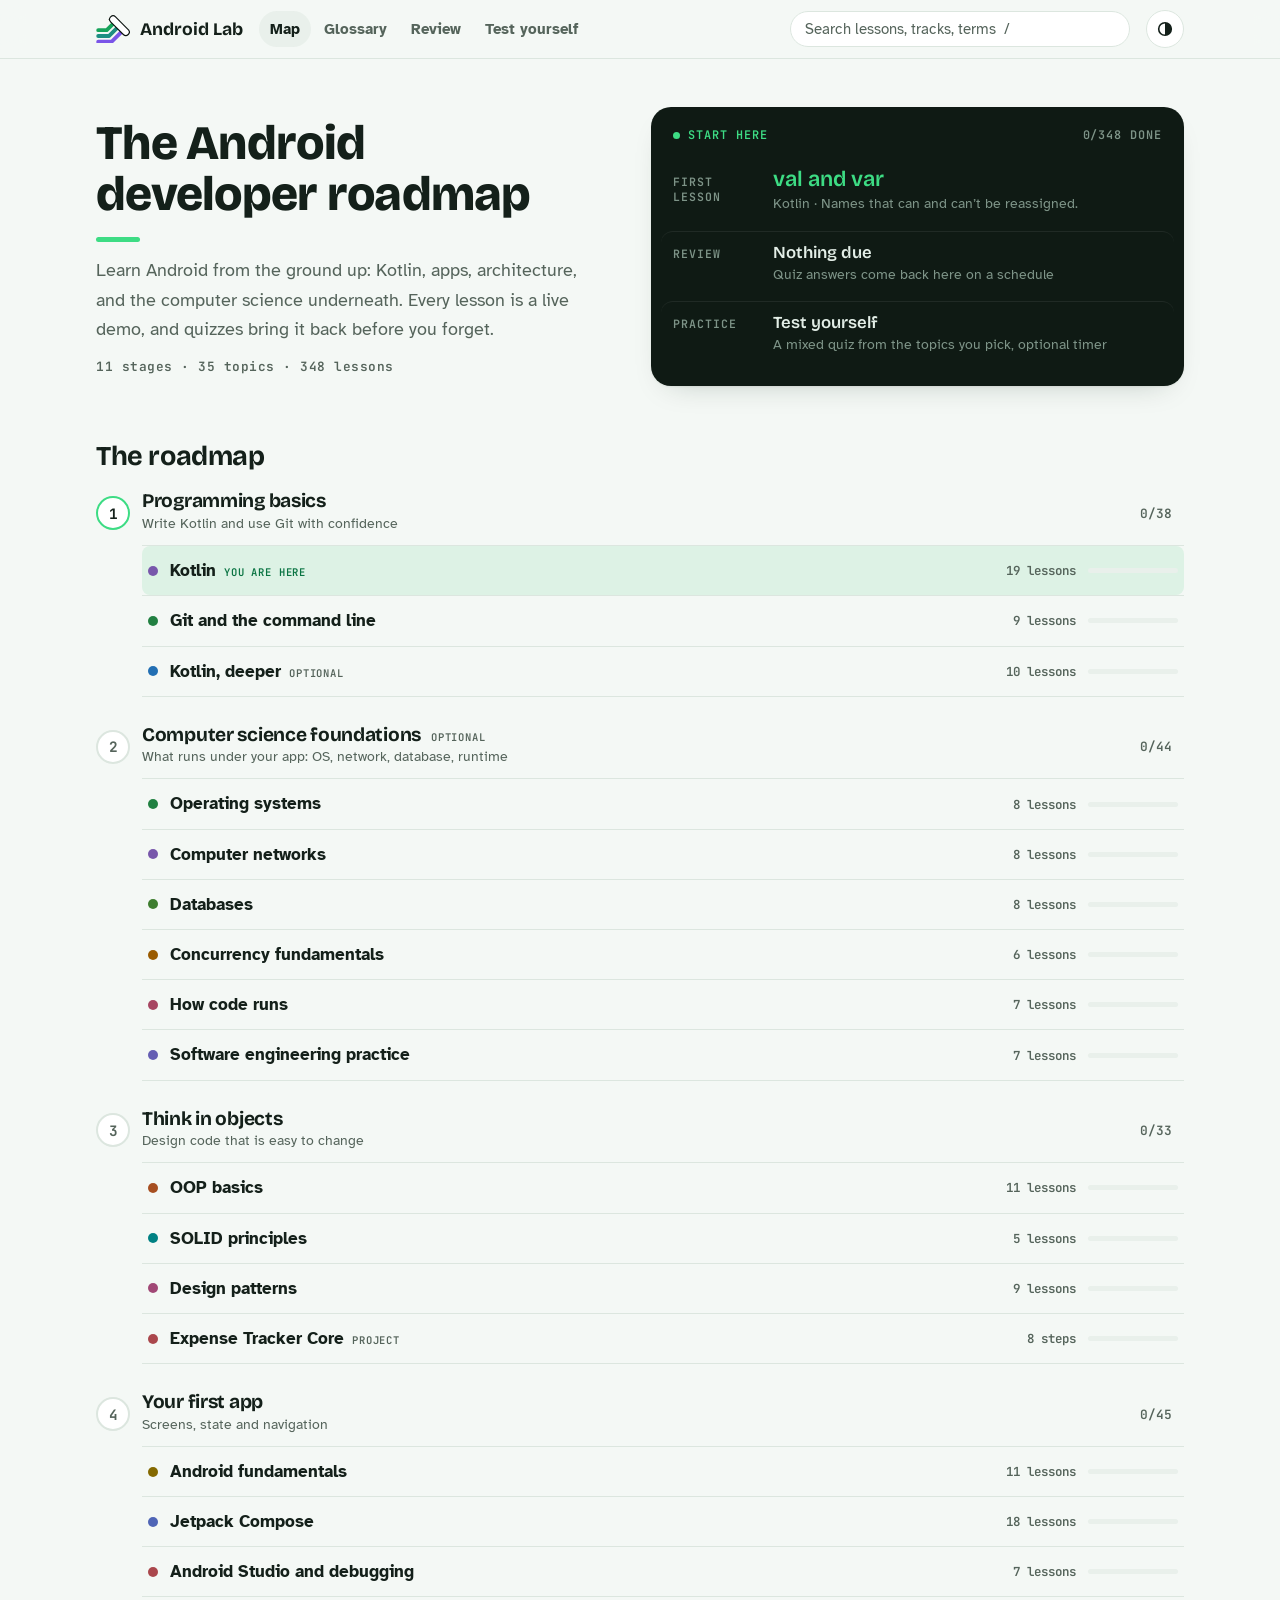
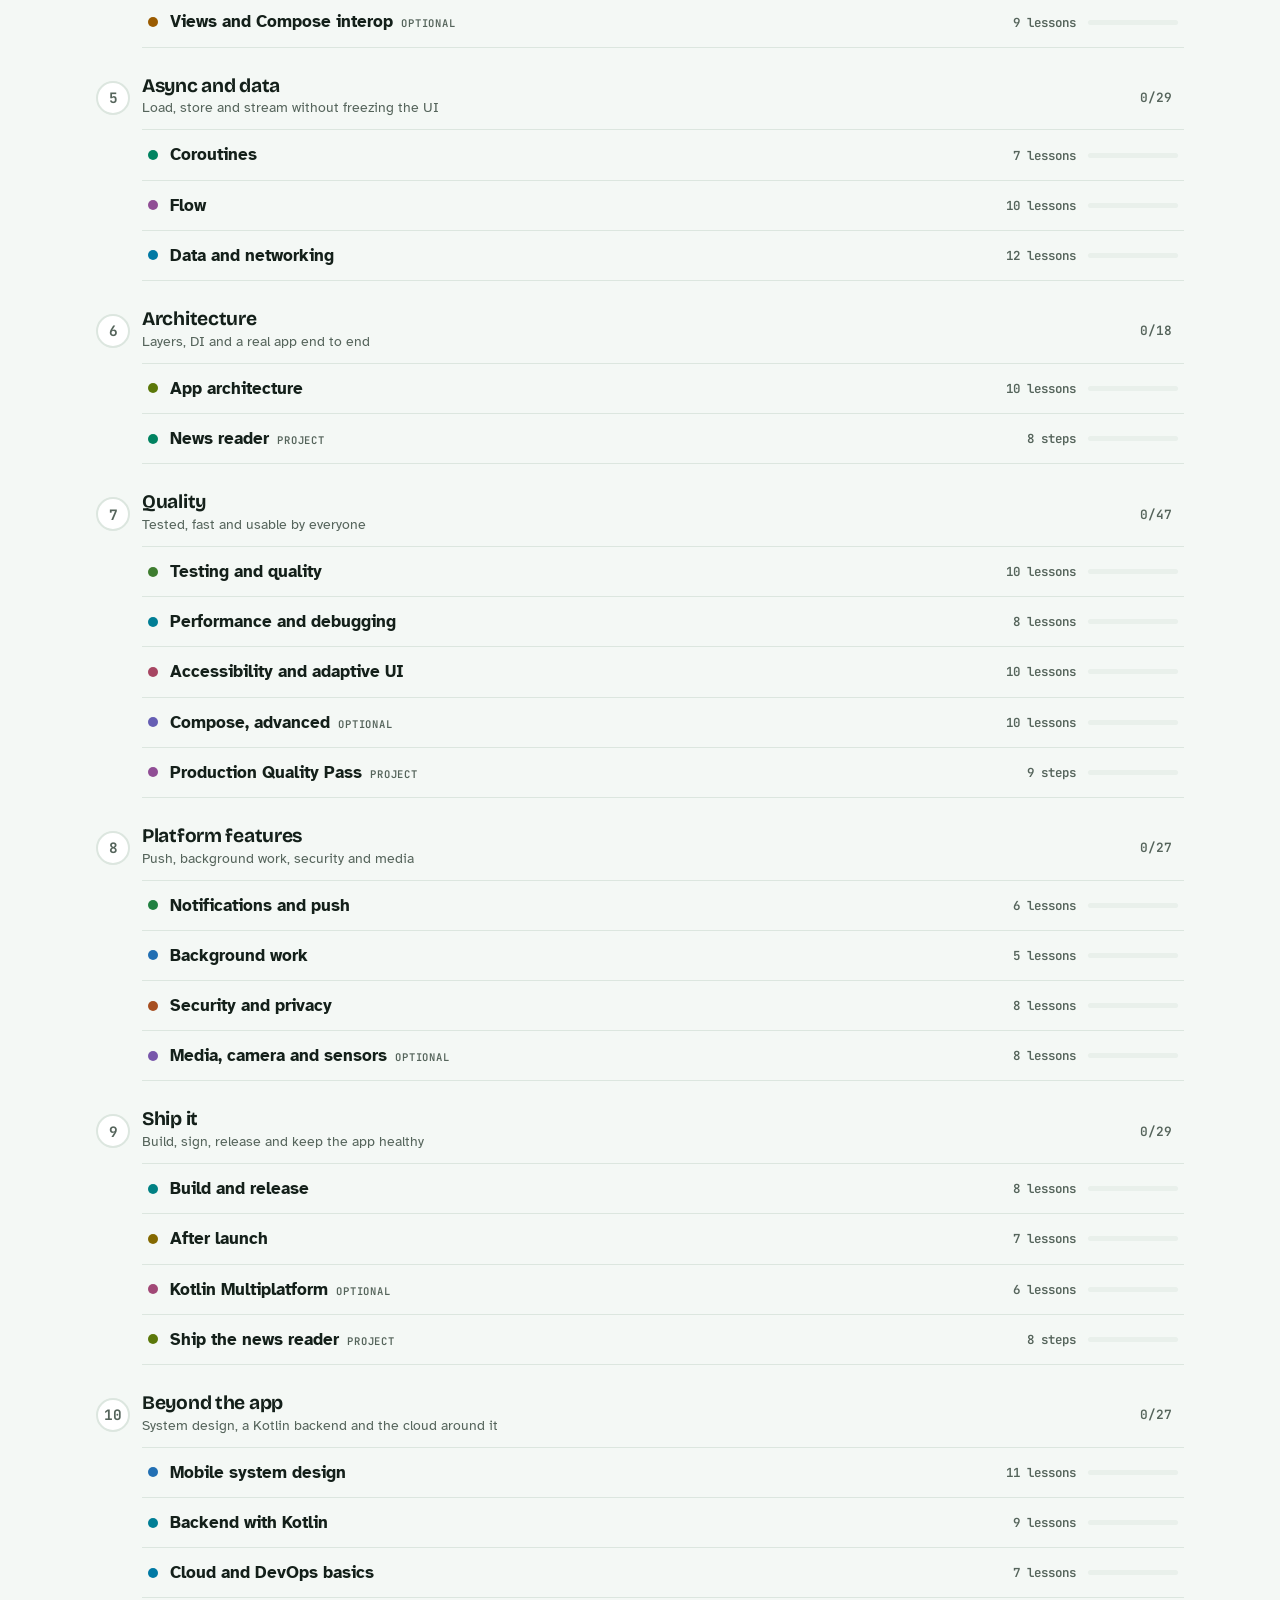
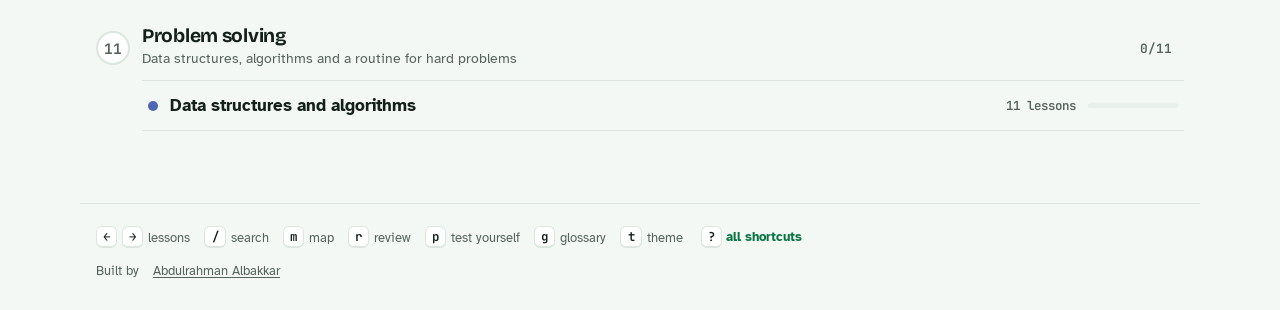
==== commit b7e7e6ae: "New tagline" ====
--- a/index.html
+++ b/index.html
@@ -4,7 +4,7 @@
 <meta charset="utf-8">
 <meta name="viewport" content="width=device-width, initial-scale=1, viewport-fit=cover">
 <title>Android Lab</title>
-<meta name="description" content="Learn Kotlin and Android one live demo at a time: interactive tracks, capstone projects, quizzes that test what you learned, and spaced review. Free, no sign-up.">
+<meta name="description" content="Learn Android from the ground up: Kotlin, apps, architecture and the computer science underneath. Every lesson is a live demo, with quizzes that bring it back before you forget. Free, no sign-up.">
 <meta name="claude:viewport-fit-sides" content="cover">
 <meta name="theme-color" content="#F4F8F5" media="(prefers-color-scheme: light)">
 <meta name="theme-color" content="#0B130F" media="(prefers-color-scheme: dark)">
@@ -14,7 +14,7 @@
 <meta property="og:type" content="website">
 <meta property="og:site_name" content="Android Lab">
 <meta property="og:title" content="Android Lab: learn Kotlin and Android by playing with it">
-<meta property="og:description" content="Interactive lessons with live demos, capstone projects, quizzes that test what you learned, and spaced review.">
+<meta property="og:description" content="Learn Android from the ground up: Kotlin, apps, architecture and the computer science underneath. Live demos and quizzes in every lesson.">
 <link rel="canonical" href="https://abdulrahmanalbakkar.github.io/android_lab/">
 <meta property="og:url" content="https://abdulrahmanalbakkar.github.io/android_lab/">
 <meta property="og:image" content="https://abdulrahmanalbakkar.github.io/android_lab/og.png?v=2">
@@ -23,7 +23,7 @@
 <meta property="og:image:alt" content="Android Lab: a subway map of Kotlin and Android tracks">
 <meta name="twitter:card" content="summary_large_image">
 <meta name="twitter:title" content="Android Lab: learn Kotlin and Android by playing with it">
-<meta name="twitter:description" content="Interactive lessons with live demos, capstone projects, quizzes that test what you learned, and spaced review.">
+<meta name="twitter:description" content="Learn Android from the ground up: Kotlin, apps, architecture and the computer science underneath. Live demos and quizzes in every lesson.">
 <meta name="twitter:image" content="https://abdulrahmanalbakkar.github.io/android_lab/og.png?v=2">
 <script>try { var m = localStorage.getItem('android-lab:theme'); if (m === 'light' || m === 'dark') document.documentElement.dataset.theme = m; } catch (e) {}</script>
 <link rel="preconnect" href="https://fonts.googleapis.com">
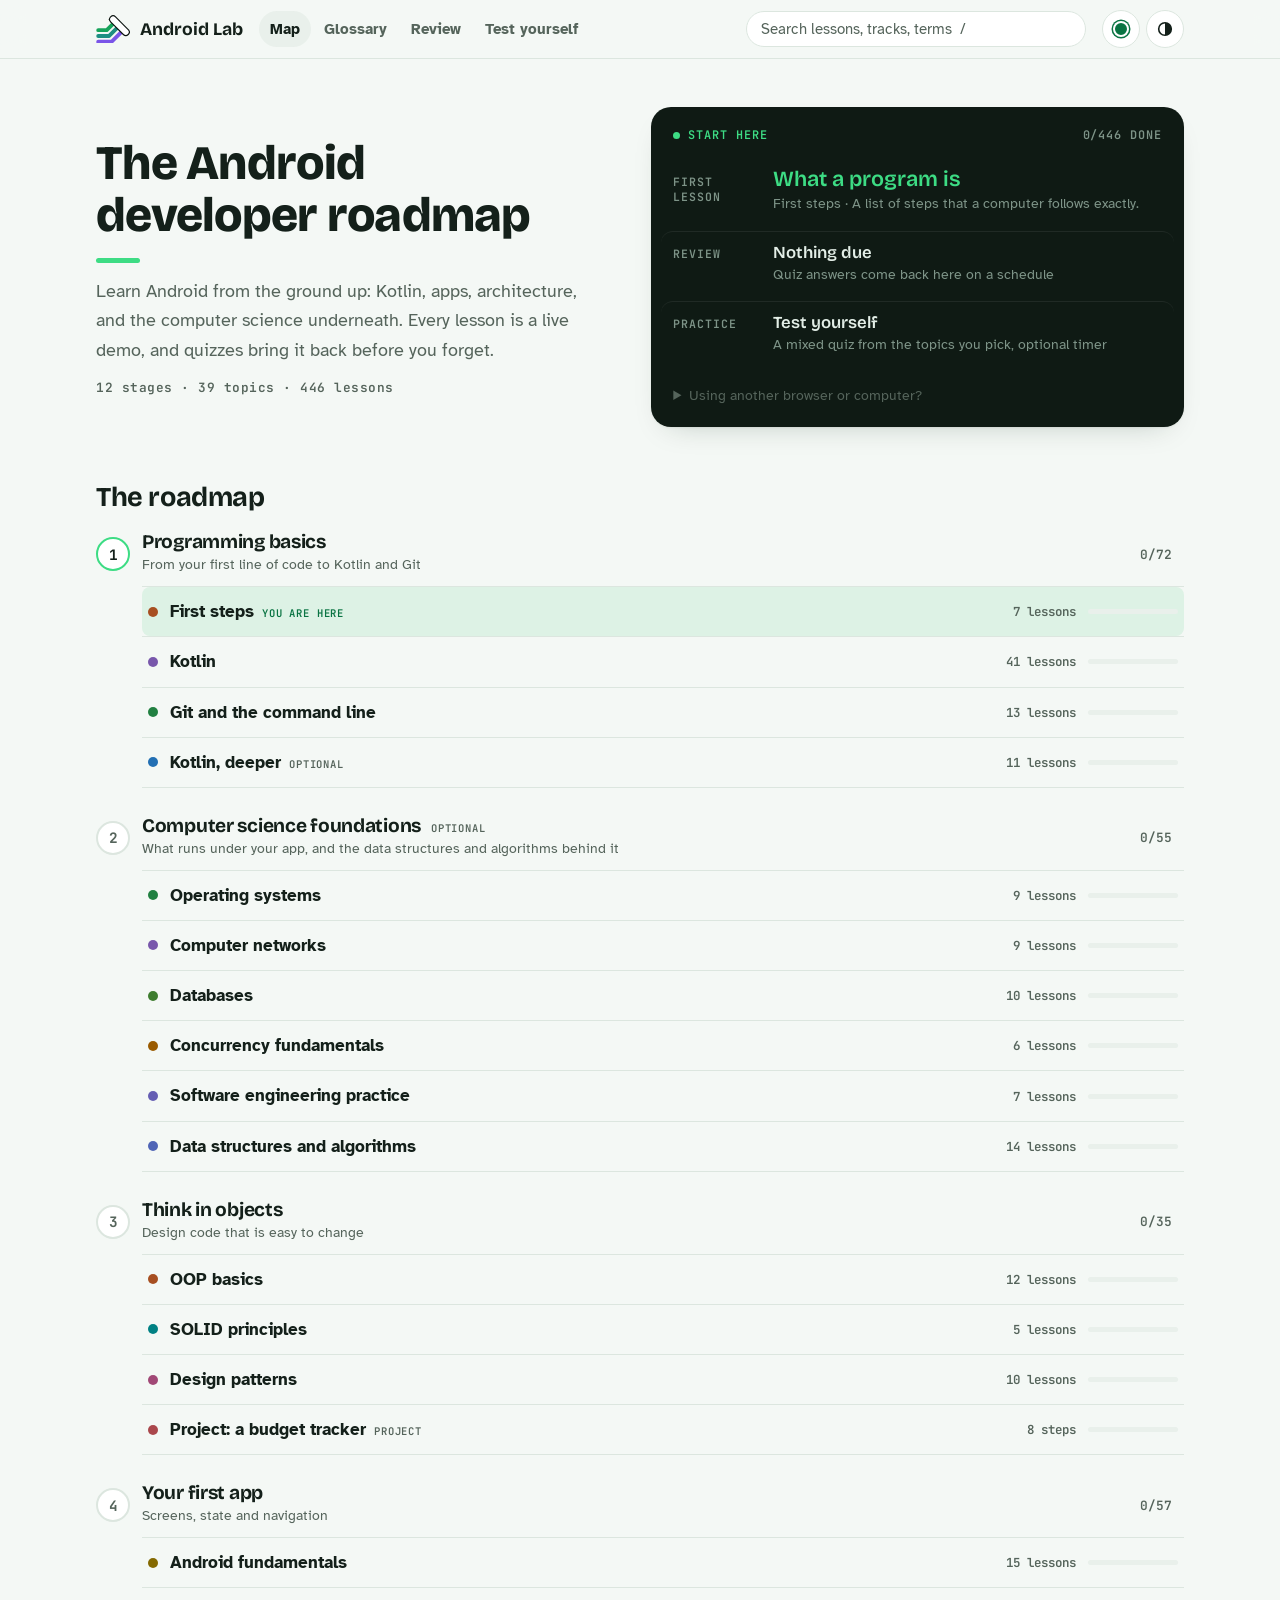
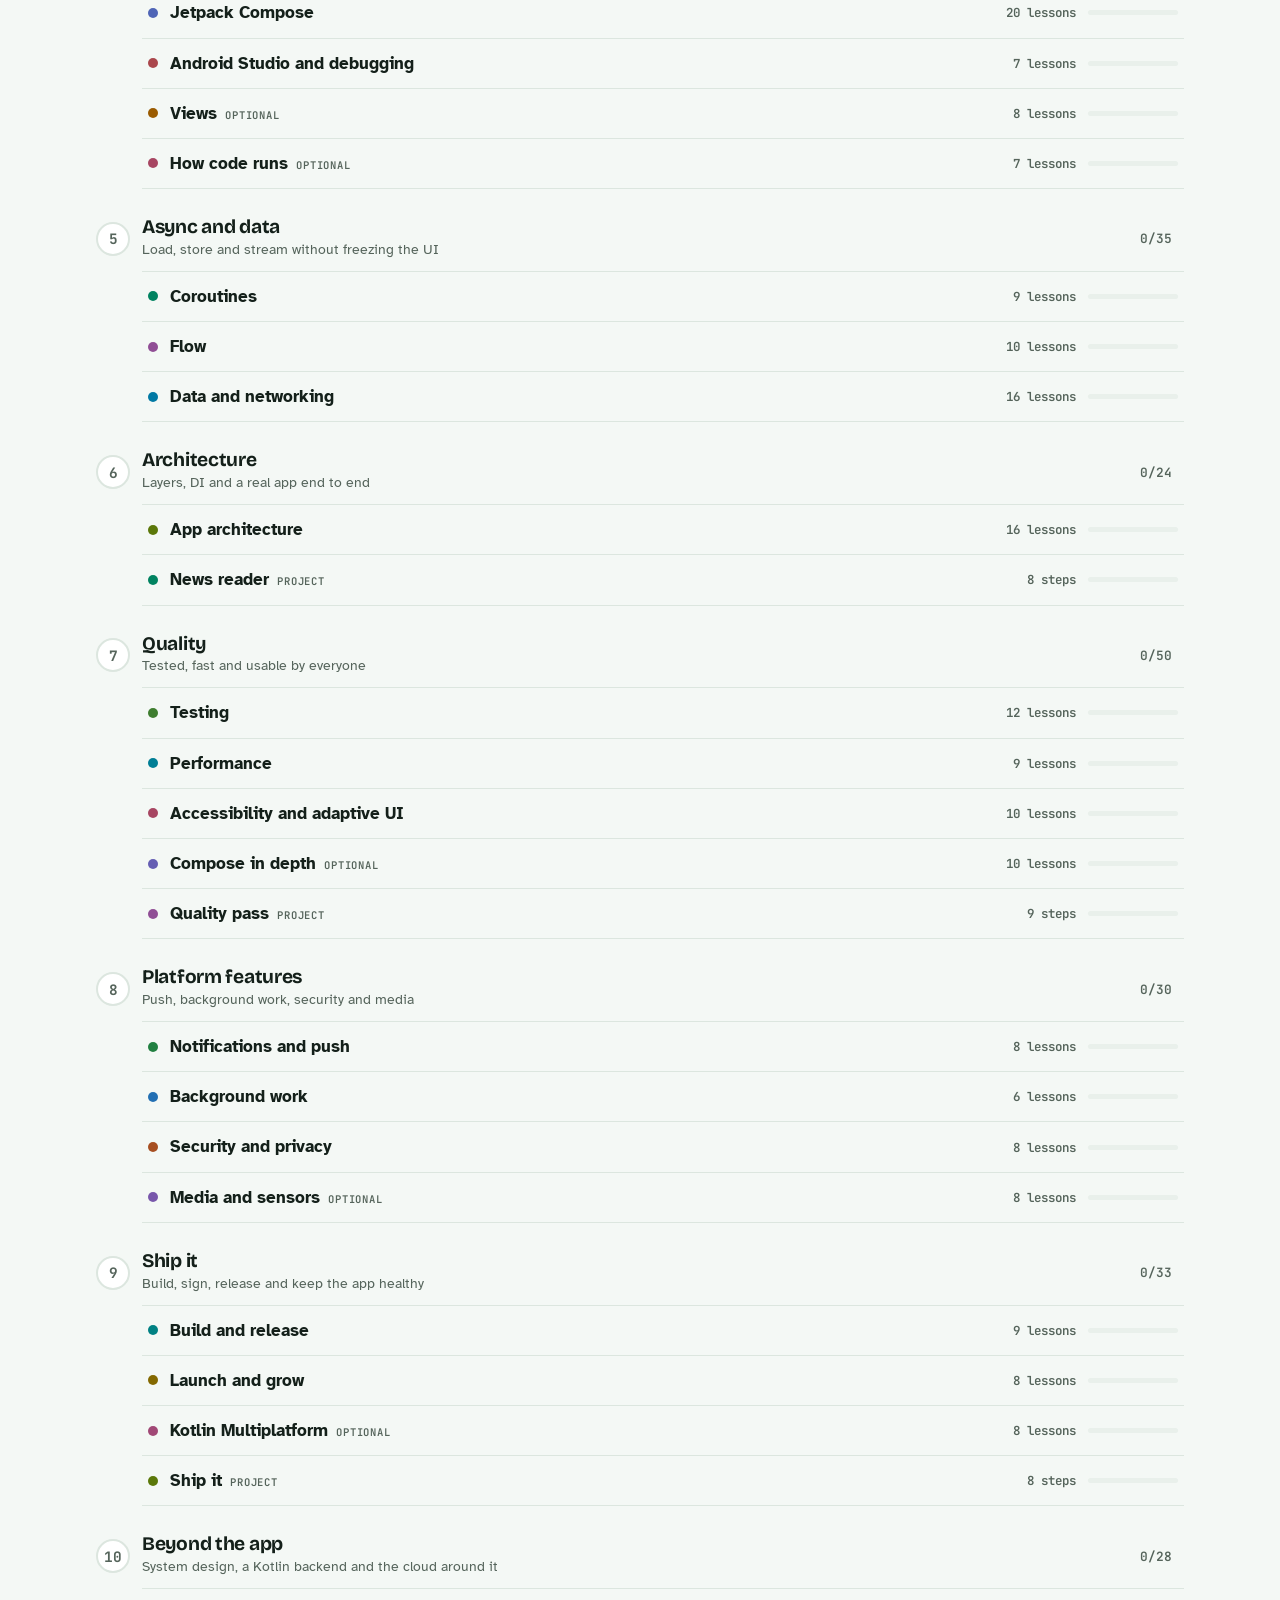
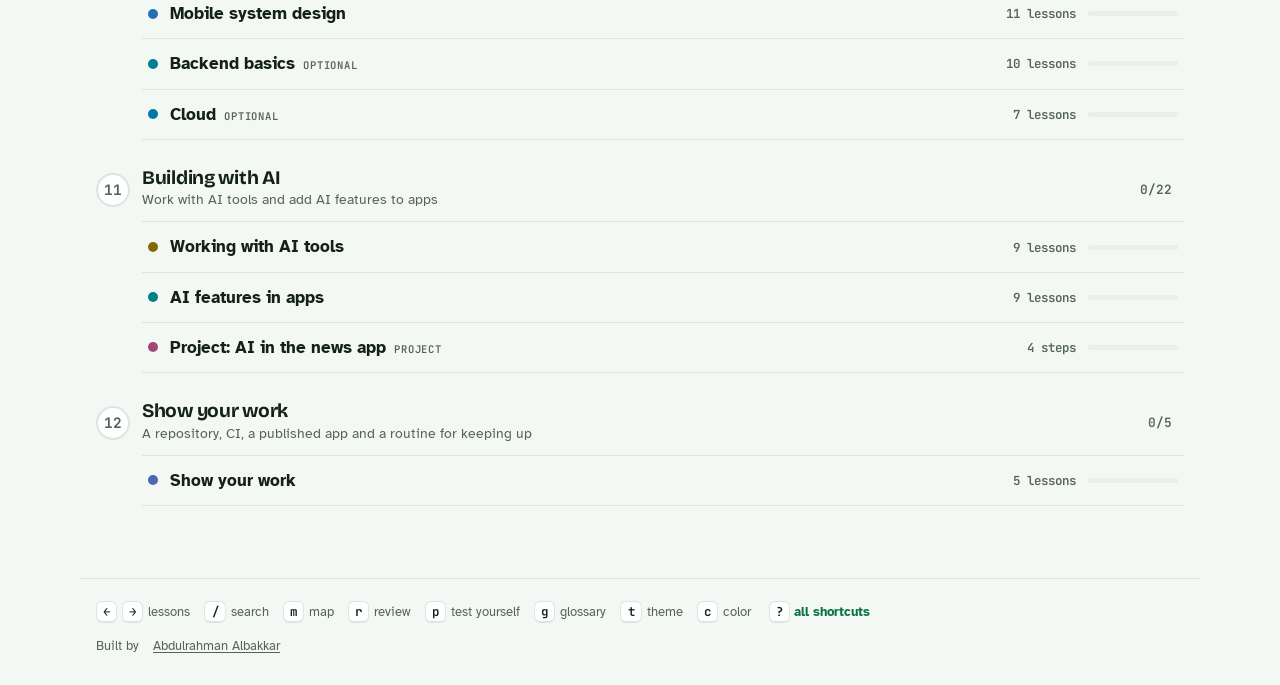
==== commit 991d5274: "Add color palette picker (Green, Slate, Blue, Violet, Amber)" ====
--- a/index.html
+++ b/index.html
@@ -25,7 +25,7 @@
 <meta name="twitter:title" content="Android Lab: learn Kotlin and Android by playing with it">
 <meta name="twitter:description" content="Learn Android from the ground up: Kotlin, apps, architecture and the computer science underneath. Live demos and quizzes in every lesson.">
 <meta name="twitter:image" content="https://abdulrahmanalbakkar.github.io/android_lab/og.png?v=2">
-<script>try { var m = localStorage.getItem('android-lab:theme'); if (m === 'light' || m === 'dark') document.documentElement.dataset.theme = m; } catch (e) {}</script>
+<script>try { var m = localStorage.getItem('android-lab:theme'); if (m === 'light' || m === 'dark') document.documentElement.dataset.theme = m; var p = localStorage.getItem('android-lab:palette'); if (p && p !== 'green') document.documentElement.dataset.palette = p; } catch (e) {}</script>
 <link rel="preconnect" href="https://fonts.googleapis.com">
 <link rel="preconnect" href="https://fonts.gstatic.com" crossorigin>
 <link rel="stylesheet" href="https://fonts.googleapis.com/css2?family=Atkinson+Hyperlegible:ital,wght@0,400;0,700;1,400&family=Bricolage+Grotesque:opsz,wght@12..96,500;12..96,700;12..96,800&family=JetBrains+Mono:wght@400;500;600&display=swap">
@@ -45,16 +45,20 @@
       <input id="search" type="search" placeholder="Search lessons, tracks, terms  /" aria-label="Search lessons, tracks and terms" role="combobox" aria-controls="search-results" aria-expanded="false" autocomplete="off" spellcheck="false">
       <div id="search-results" class="search-results" role="listbox" hidden></div>
     </div>
-    <button id="theme-btn" class="theme-btn" type="button" aria-label="Theme: System. Switch to Light"></button>
+    <div class="theme-ctl">
+      <button id="palette-btn" class="theme-btn palette-btn" type="button" aria-label="Color palette: Green. Switch to Slate"><span class="palette-dot" aria-hidden="true"></span></button>
+      <button id="theme-btn" class="theme-btn" type="button" aria-label="Theme: System. Switch to Light"></button>
+    </div>
   </div>
   <div id="readbar" class="readbar" hidden><span></span></div>
 </header>
 <main id="app"></main>
 <footer class="foot">
-  <p class="foot-keys"><span><kbd>←</kbd><kbd>→</kbd> lessons</span><span><kbd>/</kbd> search</span><span><kbd>m</kbd> map</span><span><kbd>r</kbd> review</span><span><kbd>p</kbd> test yourself</span><span><kbd>g</kbd> glossary</span><span><kbd>t</kbd> theme</span><button id="keys-btn" type="button"><kbd>?</kbd> all shortcuts</button></p>
+  <p class="foot-keys"><span><kbd>←</kbd><kbd>→</kbd> lessons</span><span><kbd>/</kbd> search</span><span><kbd>m</kbd> map</span><span><kbd>r</kbd> review</span><span><kbd>p</kbd> test yourself</span><span><kbd>g</kbd> glossary</span><span><kbd>t</kbd> theme</span><span><kbd>c</kbd> color</span><button id="keys-btn" type="button"><kbd>?</kbd> all shortcuts</button></p>
   <p class="foot-credit">Built by <a href="https://abdulrahmanalbakkar.github.io/">Abdulrahman Albakkar</a></p>
 </footer>
 <script src="js/app.js"></script>
+<script src="js/ui.js"></script>
 <!-- Lesson list, terms and quizzes. Rebuild with: node tools/catalog.js. Full lessons load from tracks/ on demand. -->
 <script src="js/catalog.js"></script>
 <!-- Official documentation links per lesson. -->
--- a/style.css
+++ b/style.css
@@ -43,6 +43,90 @@
 }
 :root[data-theme="light"] { color-scheme: light; }
 
+/* Color palettes: Neutral Slate, Ocean Blue, Kotlin Violet, Warm Amber */
+:root[data-palette="slate"] {
+  --bg: #F6F7F8; --surface: #FFFFFF; --sunk: #ECEEF0; --ink: #16181A; --muted: #5C6268; --line: #DFE3E7;
+  --accent: #22262A; --accent-ink: #FFFFFF; --accent-soft: #E5E8EC;
+  --code-bg: #111316; --code-ink: #E8ECEF;
+  --hi: #38BDF8;
+  --shadow: 0 1px 2px rgba(15, 20, 28, 0.06), 0 12px 32px -18px rgba(15, 20, 28, 0.24);
+  --header-bg: rgba(246, 247, 248, 0.86);
+}
+:root[data-palette="blue"] {
+  --bg: #F4F7FB; --surface: #FFFFFF; --sunk: #E8EFF7; --ink: #111A28; --muted: #526176; --line: #DAE3EE;
+  --accent: #0969DA; --accent-ink: #FFFFFF; --accent-soft: #DCEBFF;
+  --code-bg: #0C1420; --code-ink: #E4ECF5;
+  --hi: #47A8FF;
+  --shadow: 0 1px 2px rgba(10, 25, 45, 0.06), 0 12px 32px -18px rgba(10, 25, 45, 0.26);
+  --header-bg: rgba(244, 247, 251, 0.86);
+}
+:root[data-palette="violet"] {
+  --bg: #F7F5FB; --surface: #FFFFFF; --sunk: #EDE8F6; --ink: #1A1426; --muted: #605573; --line: #E2DBF0;
+  --accent: #6D3CE8; --accent-ink: #FFFFFF; --accent-soft: #E9E0FF;
+  --code-bg: #120E1D; --code-ink: #EAE4F5;
+  --hi: #B28CFF;
+  --shadow: 0 1px 2px rgba(25, 12, 45, 0.06), 0 12px 32px -18px rgba(25, 12, 45, 0.26);
+  --header-bg: rgba(247, 245, 251, 0.86);
+}
+:root[data-palette="amber"] {
+  --bg: #FAF7F2; --surface: #FFFFFF; --sunk: #F1EBE2; --ink: #221A12; --muted: #695D51; --line: #E6DDD0;
+  --accent: #B45309; --accent-ink: #FFFFFF; --accent-soft: #FCE8D5;
+  --code-bg: #18130E; --code-ink: #F2EAE1;
+  --hi: #F59E0B;
+  --shadow: 0 1px 2px rgba(35, 22, 10, 0.06), 0 12px 32px -18px rgba(35, 22, 10, 0.26);
+  --header-bg: rgba(250, 247, 242, 0.86);
+}
+@media (prefers-color-scheme: dark) {
+  :root[data-palette="slate"]:not([data-theme="light"]) {
+    --bg: #0E1012; --surface: #15181C; --sunk: #1E2228; --ink: #E8ECEF; --muted: #9BA3AC; --line: #272C33;
+    --accent: #F0F3F6; --accent-ink: #0E1012; --accent-soft: #242A32;
+    --code-bg: #08090B; --code-ink: #E8ECEF;
+    --hi: #38BDF8; --header-bg: rgba(14, 16, 18, 0.84);
+  }
+  :root[data-palette="blue"]:not([data-theme="light"]) {
+    --bg: #0B111B; --surface: #111A27; --sunk: #192536; --ink: #E4ECF5; --muted: #97A7BC; --line: #213044;
+    --accent: #58A6FF; --accent-ink: #05162B; --accent-soft: #152C47;
+    --code-bg: #060A10; --code-ink: #E4ECF5;
+    --hi: #58A6FF; --header-bg: rgba(11, 17, 27, 0.84);
+  }
+  :root[data-palette="violet"]:not([data-theme="light"]) {
+    --bg: #100C18; --surface: #171224; --sunk: #211A33; --ink: #EAE4F5; --muted: #A499B8; --line: #2C2342;
+    --accent: #B490FF; --accent-ink: #160930; --accent-soft: #261947;
+    --code-bg: #09060E; --code-ink: #EAE4F5;
+    --hi: #B490FF; --header-bg: rgba(16, 12, 24, 0.84);
+  }
+  :root[data-palette="amber"]:not([data-theme="light"]) {
+    --bg: #130F0B; --surface: #1C1611; --sunk: #271F18; --ink: #F2EAE1; --muted: #B2A394; --line: #342920;
+    --accent: #F5A65B; --accent-ink: #241103; --accent-soft: #382311;
+    --code-bg: #0B0806; --code-ink: #F2EAE1;
+    --hi: #F59E0B; --header-bg: rgba(19, 15, 11, 0.84);
+  }
+}
+:root[data-theme="dark"][data-palette="slate"] {
+  --bg: #0E1012; --surface: #15181C; --sunk: #1E2228; --ink: #E8ECEF; --muted: #9BA3AC; --line: #272C33;
+  --accent: #F0F3F6; --accent-ink: #0E1012; --accent-soft: #242A32;
+  --code-bg: #08090B; --code-ink: #E8ECEF;
+  --hi: #38BDF8; --header-bg: rgba(14, 16, 18, 0.84);
+}
+:root[data-theme="dark"][data-palette="blue"] {
+  --bg: #0B111B; --surface: #111A27; --sunk: #192536; --ink: #E4ECF5; --muted: #97A7BC; --line: #213044;
+  --accent: #58A6FF; --accent-ink: #05162B; --accent-soft: #152C47;
+  --code-bg: #060A10; --code-ink: #E4ECF5;
+  --hi: #58A6FF; --header-bg: rgba(11, 17, 27, 0.84);
+}
+:root[data-theme="dark"][data-palette="violet"] {
+  --bg: #100C18; --surface: #171224; --sunk: #211A33; --ink: #EAE4F5; --muted: #A499B8; --line: #2C2342;
+  --accent: #B490FF; --accent-ink: #160930; --accent-soft: #261947;
+  --code-bg: #09060E; --code-ink: #EAE4F5;
+  --hi: #B490FF; --header-bg: rgba(16, 12, 24, 0.84);
+}
+:root[data-theme="dark"][data-palette="amber"] {
+  --bg: #130F0B; --surface: #1C1611; --sunk: #271F18; --ink: #F2EAE1; --muted: #B2A394; --line: #342920;
+  --accent: #F5A65B; --accent-ink: #241103; --accent-soft: #382311;
+  --code-bg: #0B0806; --code-ink: #F2EAE1;
+  --hi: #F59E0B; --header-bg: rgba(19, 15, 11, 0.84);
+}
+
 *, *::before, *::after { box-sizing: border-box; }
 html { scroll-padding-top: 88px; }
 body { margin: 0; background: var(--bg); color: var(--ink); font: 17px/1.6 var(--body); -webkit-font-smoothing: antialiased; overflow-wrap: break-word; }
@@ -73,16 +157,18 @@
 .top nav a:hover { color: var(--ink); }
 .top nav a.on { color: var(--ink); background: var(--sunk); }
 .badge { font-size: 0.72rem; min-width: 1.5em; padding: 0 0.45em; border-radius: 999px; background: var(--warm); color: var(--surface); text-align: center; line-height: 1.5em; }
+.theme-ctl { display: flex; align-items: center; gap: 6px; flex: none; }
 .theme-btn { flex: none; width: 38px; height: 38px; display: grid; place-items: center; border-radius: 999px; border: 1px solid var(--line); background: var(--surface); color: var(--ink); cursor: pointer; padding: 0; }
 .theme-btn:hover { border-color: var(--accent); }
 .theme-btn svg { width: 18px; height: 18px; }
+.palette-dot { width: 16px; height: 16px; border-radius: 50%; background: var(--accent); box-shadow: inset 0 0 0 2px var(--surface), 0 0 0 1.5px var(--accent); }
 .readbar { position: absolute; left: 0; right: 0; bottom: -1px; height: 3px; pointer-events: none; }
 .readbar span { display: block; height: 100%; background: var(--lc); transform: scaleX(0); transform-origin: left; }
 
 .wrap { max-width: 1120px; margin: 0 auto; padding-left: max(16px, env(safe-area-inset-left, 0px)); padding-right: max(16px, env(safe-area-inset-right, 0px)); padding-block: 40px 72px; display: grid; gap: 32px; }
 .eyebrow { font: 600 0.76rem var(--mono); text-transform: uppercase; letter-spacing: 0.09em; color: var(--muted); display: flex; flex-wrap: wrap; align-items: center; gap: 8px; }
 .lede { font-size: 1.15rem; color: var(--muted); max-width: 58ch; }
-.xlink, .track-page, .lesson-page, .readbar, .iv [style*="--hue"] { --lc: oklch(var(--line-l) var(--line-c) var(--hue, 150)); }
+.xlink, .track-page, .lesson-page, .readbar, .iv [style*="--hue"], .review [style*="--hue"] { --lc: oklch(var(--line-l) var(--line-c) var(--hue, 150)); }
 .muted-text { color: var(--muted); }
 
 .btn { display: inline-flex; align-items: center; gap: 8px; font: 700 1rem var(--body); padding: 10px 18px; border-radius: 999px; border: 1px solid var(--line); background: var(--surface); color: var(--ink); cursor: pointer; text-decoration: none; transition: transform 0.15s, border-color 0.15s, background 0.15s; }
@@ -224,6 +310,20 @@
 
 .review { max-width: 720px; }
 .empty { display: grid; gap: 16px; justify-items: start; padding: 24px; border-radius: 16px; background: var(--surface); }
+.rv-decks { list-style: none; margin: 0; padding: 0; display: grid; gap: 10px; }
+.rv-deck { display: grid; grid-template-columns: minmax(0, 1fr) auto; align-items: center; gap: 10px; padding: 6px 10px 6px 6px; border-radius: 14px; background: var(--surface); border: 1px solid var(--line); box-shadow: var(--shadow), inset 4px 0 0 var(--lc); }
+.rv-deck-go { border: 0; background: none; color: var(--ink); text-align: left; display: grid; grid-template-columns: 12px minmax(0, 1fr) auto; align-items: center; gap: 14px; padding: 10px 12px; border-radius: 10px; cursor: pointer; min-width: 0; }
+.rv-deck-go:hover { background: var(--sunk); }
+.rv-deck-body { display: grid; gap: 2px; min-width: 0; }
+.rv-deck-body b { font: 700 1.08rem/1.3 var(--display); overflow-wrap: anywhere; }
+.rv-deck-body small { color: var(--muted); font-size: 0.88rem; }
+.rv-deck-cta { font: 700 0.9rem var(--body); color: var(--accent); white-space: nowrap; }
+.rv-deck-drop { color: var(--muted); white-space: nowrap; }
+.rv-deck-drop:hover { color: var(--err); border-color: var(--err); }
+@media (max-width: 520px) {
+  .rv-deck { grid-template-columns: minmax(0, 1fr); gap: 4px; padding: 8px; }
+  .rv-deck-drop { justify-self: end; }
+}
 
 /* Footer + shortcuts dialog */
 .foot { max-width: 1120px; margin: 0 auto; padding-left: max(16px, env(safe-area-inset-left, 0px)); padding-right: max(16px, env(safe-area-inset-right, 0px)); padding-block: 20px max(28px, env(safe-area-inset-bottom, 0px)); border-top: 1px solid var(--line); }
@@ -408,8 +508,8 @@
 @media (max-width: 640px) {
   .top-in { flex-wrap: wrap; padding-block: 8px; column-gap: 10px; }
   .top nav { margin-left: auto; }
-  .search { order: 3; flex: 1 1 calc(100% - 50px); max-width: none; margin-left: 0; }
-  .theme-btn { order: 4; }
+  .search { order: 3; flex: 1 1 calc(100% - 96px); max-width: none; margin-left: 0; }
+  .theme-ctl { order: 4; }
 }
 @media (max-width: 400px) {
   .top nav a { padding: 6px 7px; font-size: 0.9rem; }
@@ -637,3 +737,185 @@
 }
 .sy-title h3 .sy-tag { margin-left: 0; }
 @media (max-width: 600px) { .sy-bar { display: none; } .sy-topic { padding-block: 12px; } }
+
+/* Visual kit (js/ui.js). Every class starts with ui-; track css must not use that prefix.
+   Tones: .t-accent .t-ok .t-err .t-warm .t-muted set --tc for whatever part they color. */
+.ui { display: grid; gap: 12px; min-width: 0; container-type: inline-size; }
+.ui .t-accent { --tc: var(--accent); --tcs: var(--accent-soft); } .ui .t-ok { --tc: var(--ok); --tcs: var(--ok-soft); }
+.ui .t-err { --tc: var(--err); --tcs: var(--err-soft); } .ui .t-warm { --tc: var(--warm); --tcs: var(--warm-soft); }
+.ui .t-muted { --tc: var(--muted); --tcs: var(--sunk); }
+.ui-stage { min-width: 0; background: var(--bg); border-radius: 14px; padding: 14px; }
+.ui-locked .ui-stage, .ui-locked .ui-say { opacity: 0.45; filter: saturate(0.4); }
+.ui-say { margin: 0; min-height: 1.6em; font-size: 0.98rem; line-height: 1.5; overflow-wrap: anywhere; }
+.ui-say code { font: 500 0.88em var(--mono); background: var(--sunk); padding: 1px 5px; border-radius: 5px; }
+.ui-ctl { display: flex; flex-wrap: wrap; align-items: center; gap: 6px; }
+.ui-ctl-btn { font: 600 0.88rem var(--body); min-width: 38px; height: 36px; padding: 0 12px; border-radius: 999px; border: 1px solid var(--line); background: var(--surface); color: var(--ink); cursor: pointer; }
+.ui-ctl-btn:hover:not(:disabled) { border-color: var(--accent); }
+.ui-ctl-btn:disabled { opacity: 0.4; cursor: default; }
+.ui-play { background: var(--accent); color: var(--accent-ink); border-color: transparent; min-width: 76px; }
+.ui-play.on { background: var(--surface); color: var(--ink); border-color: var(--accent); }
+.ui-dots { display: flex; gap: 4px; flex: 1 1 60px; min-width: 0; margin-left: 6px; }
+.ui-dots i { flex: 1 1 0; max-width: 28px; height: 6px; border-radius: 99px; background: var(--sunk); cursor: pointer; transition: background 0.2s; }
+.ui-dots i.on { background: var(--accent); }
+.ui-count { font: 600 0.78rem var(--mono); color: var(--muted); font-variant-numeric: tabular-nums; }
+.ui-panel-label { display: block; font: 600 0.7rem var(--mono); text-transform: uppercase; letter-spacing: 0.08em; color: var(--muted); margin-bottom: 6px; }
+.ui-fade { animation: ui-fade 0.35s ease-out; }
+@keyframes ui-fade { from { opacity: 0; transform: translateY(6px); } }
+
+/* Predict first */
+.ui-predict { display: grid; gap: 10px; padding: 14px; border-radius: 14px; border: 2px dashed var(--accent); background: var(--accent-soft); min-width: 0; }
+.ui-predict.answered { border-style: solid; border-color: var(--line); background: var(--surface); }
+.ui-predict-head { display: flex; justify-content: space-between; align-items: center; gap: 8px; }
+.ui-predict-label { font: 600 0.74rem var(--mono); text-transform: uppercase; letter-spacing: 0.09em; color: var(--accent); }
+.ui-predict-q { margin: 0; font-weight: 700; overflow-wrap: anywhere; }
+.ui-predict-q code, .ui-pick code { font: 500 0.88em var(--mono); }
+.ui-picks { display: grid; gap: 6px; }
+.ui-pick { text-align: left; font: 1rem var(--body); padding: 9px 13px; border-radius: 10px; border: 1px solid var(--line); background: var(--surface); color: var(--ink); cursor: pointer; min-width: 0; overflow-wrap: anywhere; }
+.ui-pick:hover:not(:disabled) { border-color: var(--accent); }
+.ui-pick:disabled { cursor: default; }
+.ui-pick.right { background: var(--ok-soft); border-color: var(--ok); }
+.ui-pick.wrong { background: var(--err-soft); border-color: var(--err); }
+.ui-skip { font: 600 0.82rem var(--body); background: none; border: 0; color: var(--muted); cursor: pointer; text-decoration: underline; }
+.ui-why:empty { display: none; }
+.ui-why { font-size: 0.95rem; line-height: 1.5; }
+.viz.ui-locked { opacity: 0.45; filter: saturate(0.4); pointer-events: none; }
+
+/* Phone */
+.ui-phone-stage { display: flex; flex-wrap: wrap; gap: 14px; justify-content: center; align-items: flex-start; }
+.ui-phone { position: relative; width: 240px; max-width: 100%; aspect-ratio: 9 / 18; border-radius: 30px; border: 8px solid var(--ink); background: var(--surface); display: flex; flex-direction: column; overflow: hidden; flex: none; }
+.ui-status { display: flex; justify-content: space-between; align-items: center; padding: 6px 14px 4px; font: 600 0.66rem var(--mono); color: var(--ink); }
+.ui-status-icons { display: flex; gap: 3px; } .ui-status-icons i { width: 8px; height: 8px; border-radius: 2px; background: var(--ink); opacity: 0.7; }
+.ui-screen { position: relative; flex: 1; min-height: 0; overflow: hidden; display: flex; flex-direction: column; font-size: 0.82rem; color: var(--ink); }
+.ui-gesture { height: 16px; display: grid; place-items: center; } .ui-gesture::before { content: ""; width: 70px; height: 4px; border-radius: 99px; background: var(--ink); opacity: 0.5; }
+.ui-tap { position: absolute; width: 34px; height: 34px; margin: -17px 0 0 -17px; border-radius: 50%; background: var(--accent); opacity: 0; pointer-events: none; }
+.ui-tap.on { animation: ui-tap 0.7s ease-out; }
+@keyframes ui-tap { 0% { opacity: 0.55; transform: scale(0.4); } 100% { opacity: 0; transform: scale(1.5); } }
+.ui-log-box { flex: 1 1 200px; min-width: 0; max-width: 360px; }
+.ui-log { list-style: none; margin: 0; padding: 10px 12px; background: var(--code-bg); color: var(--code-ink); border-radius: 10px; font: 500 0.8rem/1.6 var(--mono); max-height: 360px; min-height: 120px; overflow-y: auto; overflow-wrap: anywhere; }
+.ui-log li { opacity: 0.6; } .ui-log li.new { opacity: 1; color: var(--hi); }
+/* Phone screen parts: build screens from these */
+.ui-m-bar { display: flex; align-items: center; gap: 8px; padding: 10px 12px; font-weight: 700; font-size: 0.95rem; background: var(--accent-soft); }
+.ui-m-body { flex: 1; min-height: 0; padding: 10px 12px; display: grid; gap: 8px; align-content: start; overflow: hidden; }
+.ui-m-row { display: flex; align-items: center; gap: 10px; padding: 6px 0; border-bottom: 1px solid var(--line); min-width: 0; }
+.ui-m-row > div { min-width: 0; overflow: hidden; text-overflow: ellipsis; white-space: nowrap; }
+.ui-m-av { width: 28px; height: 28px; border-radius: 50%; background: var(--accent); flex: none; }
+.ui-m-btn { justify-self: start; display: inline-block; padding: 7px 14px; border-radius: 999px; background: var(--accent); color: var(--accent-ink); font-weight: 700; font-size: 0.8rem; }
+.ui-m-btn.ghost { background: transparent; color: var(--accent); border: 1px solid var(--accent); }
+.ui-m-fab { position: absolute; right: 12px; bottom: 12px; width: 40px; height: 40px; border-radius: 12px; background: var(--accent); color: var(--accent-ink); display: grid; place-items: center; font-size: 1.3rem; font-weight: 700; }
+.ui-m-field { border: 1px solid var(--muted); border-radius: 6px; padding: 7px 9px; color: var(--muted); }
+.ui-m-field.on { border: 2px solid var(--accent); color: var(--ink); }
+.ui-m-card { border-radius: 12px; background: var(--sunk); padding: 10px; display: grid; gap: 4px; }
+.ui-m-img { border-radius: 10px; background: linear-gradient(135deg, var(--accent-soft), var(--sunk)); aspect-ratio: 16 / 9; }
+.ui-m-line { height: 8px; border-radius: 4px; background: var(--sunk); } .ui-m-line.short { width: 60%; }
+.ui-m-chip { display: inline-block; padding: 3px 9px; border-radius: 8px; border: 1px solid var(--line); font-size: 0.74rem; }
+.ui-m-snack { position: absolute; left: 10px; right: 10px; bottom: 12px; padding: 9px 12px; border-radius: 8px; background: var(--ink); color: var(--bg); font-size: 0.78rem; animation: ui-fade 0.3s; }
+.ui-m-scrim { position: absolute; inset: 0; background: rgba(0, 0, 0, 0.45); display: grid; place-items: center; padding: 14px; }
+.ui-m-dialog { background: var(--surface); border-radius: 18px; padding: 14px; display: grid; gap: 8px; width: 100%; }
+.ui-m-sheet { position: absolute; left: 0; right: 0; bottom: 0; background: var(--surface); border-radius: 18px 18px 0 0; padding: 14px; display: grid; gap: 8px; box-shadow: 0 -6px 20px rgba(0, 0, 0, 0.2); }
+.ui-m-nav { display: flex; justify-content: space-around; padding: 8px 0; border-top: 1px solid var(--line); font-size: 0.72rem; color: var(--muted); }
+.ui-m-nav .on { color: var(--accent); font-weight: 700; }
+.ui-m-spin { width: 26px; height: 26px; border-radius: 50%; border: 3px solid var(--sunk); border-top-color: var(--accent); animation: spin 0.9s linear infinite; justify-self: center; }
+.ui-m-center { flex: 1; display: grid; place-items: center; text-align: center; padding: 12px; gap: 8px; align-content: center; }
+.ui-m-muted { color: var(--muted); font-size: 0.76rem; }
+
+/* Timeline */
+.ui-tl { display: grid; gap: 6px; }
+.ui-tl-area { position: relative; }
+.ui-lanes { display: grid; gap: 8px; }
+.ui-lane { display: grid; grid-template-columns: 88px minmax(0, 1fr); gap: 8px; align-items: center; }
+.ui-lane-name { font: 600 0.74rem var(--mono); color: var(--muted); overflow-wrap: anywhere; }
+.ui-lane-track { position: relative; height: 30px; border-radius: 8px; background: var(--sunk); }
+.ui-tl-overlay { position: absolute; top: -4px; bottom: -4px; left: 96px; right: 0; pointer-events: none; }
+.ui-bar { position: absolute; top: 3px; bottom: 3px; border-radius: 6px; background: var(--tcs); border: 2px solid var(--tc); color: var(--ink); font: 600 0.7rem/20px var(--mono); padding: 0 5px; overflow: hidden; white-space: nowrap; text-overflow: ellipsis; min-width: 4px; transition: opacity 0.3s; }
+.ui-bar.new { animation: ui-grow 0.45s ease-out; transform-origin: left; }
+@keyframes ui-grow { from { transform: scaleX(0); } }
+.ui-now { position: absolute; top: 0; bottom: 0; width: 0; border-left: 2px solid var(--ink); transition: left 0.4s; }
+.ui-mark { position: absolute; top: 0; bottom: 0; border-left: 2px dashed var(--tc); }
+.ui-mark b { position: absolute; top: -18px; left: 3px; font: 600 0.66rem var(--mono); color: var(--tc); white-space: nowrap; }
+.ui-axis { display: flex; justify-content: space-between; font: 500 0.7rem var(--mono); color: var(--muted); padding-left: 96px; }
+@container (max-width: 420px) { .ui-lane { grid-template-columns: 56px minmax(0, 1fr); } .ui-axis { padding-left: 64px; } .ui-tl-overlay { left: 64px; } }
+
+/* Graph */
+.ui-graph { position: relative; min-width: 0; }
+.ui-edges { position: absolute; inset: 0; width: 100%; height: 100%; overflow: visible; }
+.ui-edge { stroke: var(--tc); stroke-width: 2; } .ui-edge.dash { stroke-dasharray: 5 4; }
+.ui-edge.new { stroke-width: 3; animation: ui-fadein 0.4s; }
+@keyframes ui-fadein { from { opacity: 0; } }
+.ui-arr { fill: var(--tc); }
+.ui-node { position: absolute; transform: translate(-50%, -50%); padding: 6px 10px; border-radius: 10px; border: 2px solid var(--tc); background: var(--surface); font: 600 0.78rem/1.35 var(--mono); color: var(--ink); text-align: center; overflow-wrap: normal; transition: opacity 0.35s, transform 0.35s, box-shadow 0.25s; z-index: 1; width: max-content; max-width: 40%; }
+@container (max-width: 520px) { .ui-node { font-size: 0.68rem; padding: 4px 6px; } .ui-node small { font-size: 0.62rem; } .ui-edge-label { font-size: 0.6rem; } }
+.ui-node small { display: block; font-weight: 500; color: var(--muted); }
+.ui-node.hl { box-shadow: 0 0 0 4px var(--tcs); transform: translate(-50%, -50%) scale(1.06); }
+.ui-node.new { animation: ui-fadein 0.4s; }
+.ui-node.gone { opacity: 0.25; border-style: dashed; text-decoration: line-through; }
+.ui-edge-labels { position: absolute; inset: 0; pointer-events: none; }
+.ui-edge-label { position: absolute; transform: translate(-50%, -50%); font: 600 0.66rem var(--mono); color: var(--tc); background: var(--bg); padding: 1px 4px; border-radius: 4px; white-space: nowrap; z-index: 2; }
+
+/* Flow */
+.ui-flow { display: flex; align-items: stretch; gap: 22px; }
+.ui-fnode { position: relative; flex: 1 1 0; min-width: 0; display: grid; gap: 4px; align-content: start; justify-items: center; text-align: center; padding: 10px 6px; border-radius: 12px; border: 2px solid var(--tc, var(--line)); background: var(--tcs, var(--surface)); transition: border-color 0.3s, background 0.3s; }
+.ui-fnode b { font: 600 0.8rem/1.3 var(--mono); overflow-wrap: anywhere; } .ui-fnode small { color: var(--muted); font-size: 0.74rem; overflow-wrap: anywhere; }
+.ui-fnode.at { box-shadow: 0 0 0 3px var(--accent-soft); }
+.ui-fnode + .ui-fnode::before { content: "→"; position: absolute; left: -18px; top: 50%; transform: translateY(-50%); color: var(--muted); font-weight: 700; }
+.ui-fslot { min-height: 26px; display: grid; place-items: center; }
+.ui-packet { display: inline-block; max-width: 100%; padding: 3px 8px; border-radius: 999px; background: var(--tc); color: var(--bg); font: 600 0.72rem var(--mono); overflow-wrap: anywhere; z-index: 3; position: relative; }
+@container (max-width: 520px) {
+  .ui-flow { flex-direction: column; gap: 18px; }
+  .ui-fnode { grid-template-columns: minmax(0, 1fr) auto; justify-items: start; text-align: left; padding: 8px 10px; }
+  .ui-fnode small { grid-column: 1; } .ui-fslot { grid-row: 1 / span 2; grid-column: 2; }
+  .ui-fnode + .ui-fnode::before { content: "↓"; left: 50%; top: -16px; transform: translateX(-50%); }
+}
+
+/* Code stepper */
+.ui-cs { display: grid; grid-template-columns: minmax(0, 3fr) minmax(0, 2fr); gap: 12px; }
+@container (max-width: 560px) { .ui-cs { grid-template-columns: minmax(0, 1fr); } }
+.ui-src { margin: 0; background: var(--code-bg); color: var(--code-ink); border-radius: 10px; padding: 10px 0; font: 500 0.8rem/1.65 var(--mono); max-height: 320px; overflow: auto; }
+.ui-ln { display: flex; gap: 10px; padding: 0 12px 0 0; border-left: 3px solid transparent; transition: background 0.2s; }
+.ui-ln i { flex: none; width: 2.2em; text-align: right; color: var(--t-c); font-style: normal; user-select: none; }
+.ui-ln code { white-space: pre; background: none; padding: 0; border: 0; border-radius: 0; color: inherit; font: inherit; }
+.ui-ln.on { background: rgba(61, 220, 132, 0.16); border-left-color: var(--hi); }
+.ui-side { display: grid; gap: 10px; align-content: start; min-width: 0; }
+.ui-vars { margin: 0; display: grid; grid-template-columns: auto minmax(0, 1fr); gap: 4px 10px; font: 500 0.8rem var(--mono); }
+.ui-vars:empty::before { content: "(none yet)"; color: var(--muted); grid-column: 1 / -1; }
+.ui-vars dt { color: var(--muted); } .ui-vars dd { margin: 0; overflow-wrap: anywhere; padding: 0 4px; border-radius: 4px; }
+.ui-vars dd.changed { background: var(--warm-soft); color: var(--warm); animation: pop-soft 0.5s; }
+.ui-stack { list-style: none; margin: 0; padding: 0; display: flex; flex-direction: column-reverse; gap: 4px; font: 600 0.78rem var(--mono); }
+.ui-stack li { padding: 4px 8px; border-radius: 6px; background: var(--sunk); overflow-wrap: anywhere; } .ui-stack li.top { background: var(--accent-soft); color: var(--accent); }
+.ui-out { margin: 0; min-height: 2.4em; background: var(--code-bg); color: var(--code-ink); border-radius: 8px; padding: 8px 10px; font: 500 0.8rem/1.5 var(--mono); white-space: pre-wrap; overflow-wrap: anywhere; }
+
+/* Terminal */
+.ui-term-wrap { display: grid; grid-template-columns: minmax(0, 3fr) minmax(0, 2fr); gap: 12px; }
+.ui-term-wrap:not(:has(.ui-term-side)) { grid-template-columns: minmax(0, 1fr); }
+@container (max-width: 560px) { .ui-term-wrap { grid-template-columns: minmax(0, 1fr); } }
+.ui-term-box { border-radius: 10px; overflow: hidden; background: var(--code-bg); min-width: 0; }
+.ui-term-bar { display: flex; gap: 5px; padding: 7px 10px; background: rgba(255, 255, 255, 0.06); } .ui-term-bar i { width: 9px; height: 9px; border-radius: 50%; background: var(--t-c); }
+.ui-term { padding: 10px 12px; font: 500 0.8rem/1.6 var(--mono); color: var(--code-ink); min-height: 140px; max-height: 300px; overflow-y: auto; overflow-wrap: anywhere; white-space: pre-wrap; }
+.ui-cmdline { opacity: 0.7; } .ui-outline { color: var(--t-c); } .ui-cmdline.new { opacity: 1; } .ui-outline.new { color: var(--code-ink); }
+.ui-prompt { color: var(--hi); font-weight: 700; }
+.ui-term-side { min-width: 0; } .ui-term-panel { font-size: 0.85rem; overflow-wrap: anywhere; }
+
+/* Run it (Kotlin Playground) */
+.run { display: grid; gap: 10px; min-width: 0; }
+.run-head { display: flex; flex-wrap: wrap; justify-content: space-between; align-items: center; gap: 8px; }
+.run-head h2 { margin: 0; }
+.run-slot { min-width: 0; overflow-x: auto; }
+.run-note { margin: 0; }
+.ui-term-panel .ui-out { white-space: pre; overflow-x: auto; }
+.bench { overflow-x: clip; }
+
+/* "In this lesson" goals, "I already know this", test out */
+.goals { margin-top: 4px; padding: 12px 16px; border-radius: 12px; background: var(--surface); border: 1px solid var(--line); max-width: 58ch; }
+.goals-label { font: 600 0.72rem var(--mono); text-transform: uppercase; letter-spacing: 0.08em; color: var(--accent); }
+.goals ul { margin: 6px 0 0; padding-left: 20px; display: grid; gap: 4px; }
+.know-it { justify-self: start; }
+.skip-note { margin: 0; padding: 10px 14px; border-radius: 10px; background: var(--accent-soft); font-weight: 700; }
+.done-note.warn { background: var(--warm-soft); }
+.test-out { margin-top: 8px; }
+
+/* Moving progress to another browser (home card) */
+.move { margin-top: 0.75rem; font-size: 0.9rem; }
+.move summary { cursor: pointer; color: var(--muted, inherit); }
+.move p { margin: 0.5rem 0; }
+.move-actions { display: flex; flex-wrap: wrap; gap: 0.5rem; }
+.move-code { width: 100%; box-sizing: border-box; margin-top: 0.5rem; font: 0.75rem/1.4 var(--mono, monospace); word-break: break-all; }
+.move-note:empty { display: none; }
